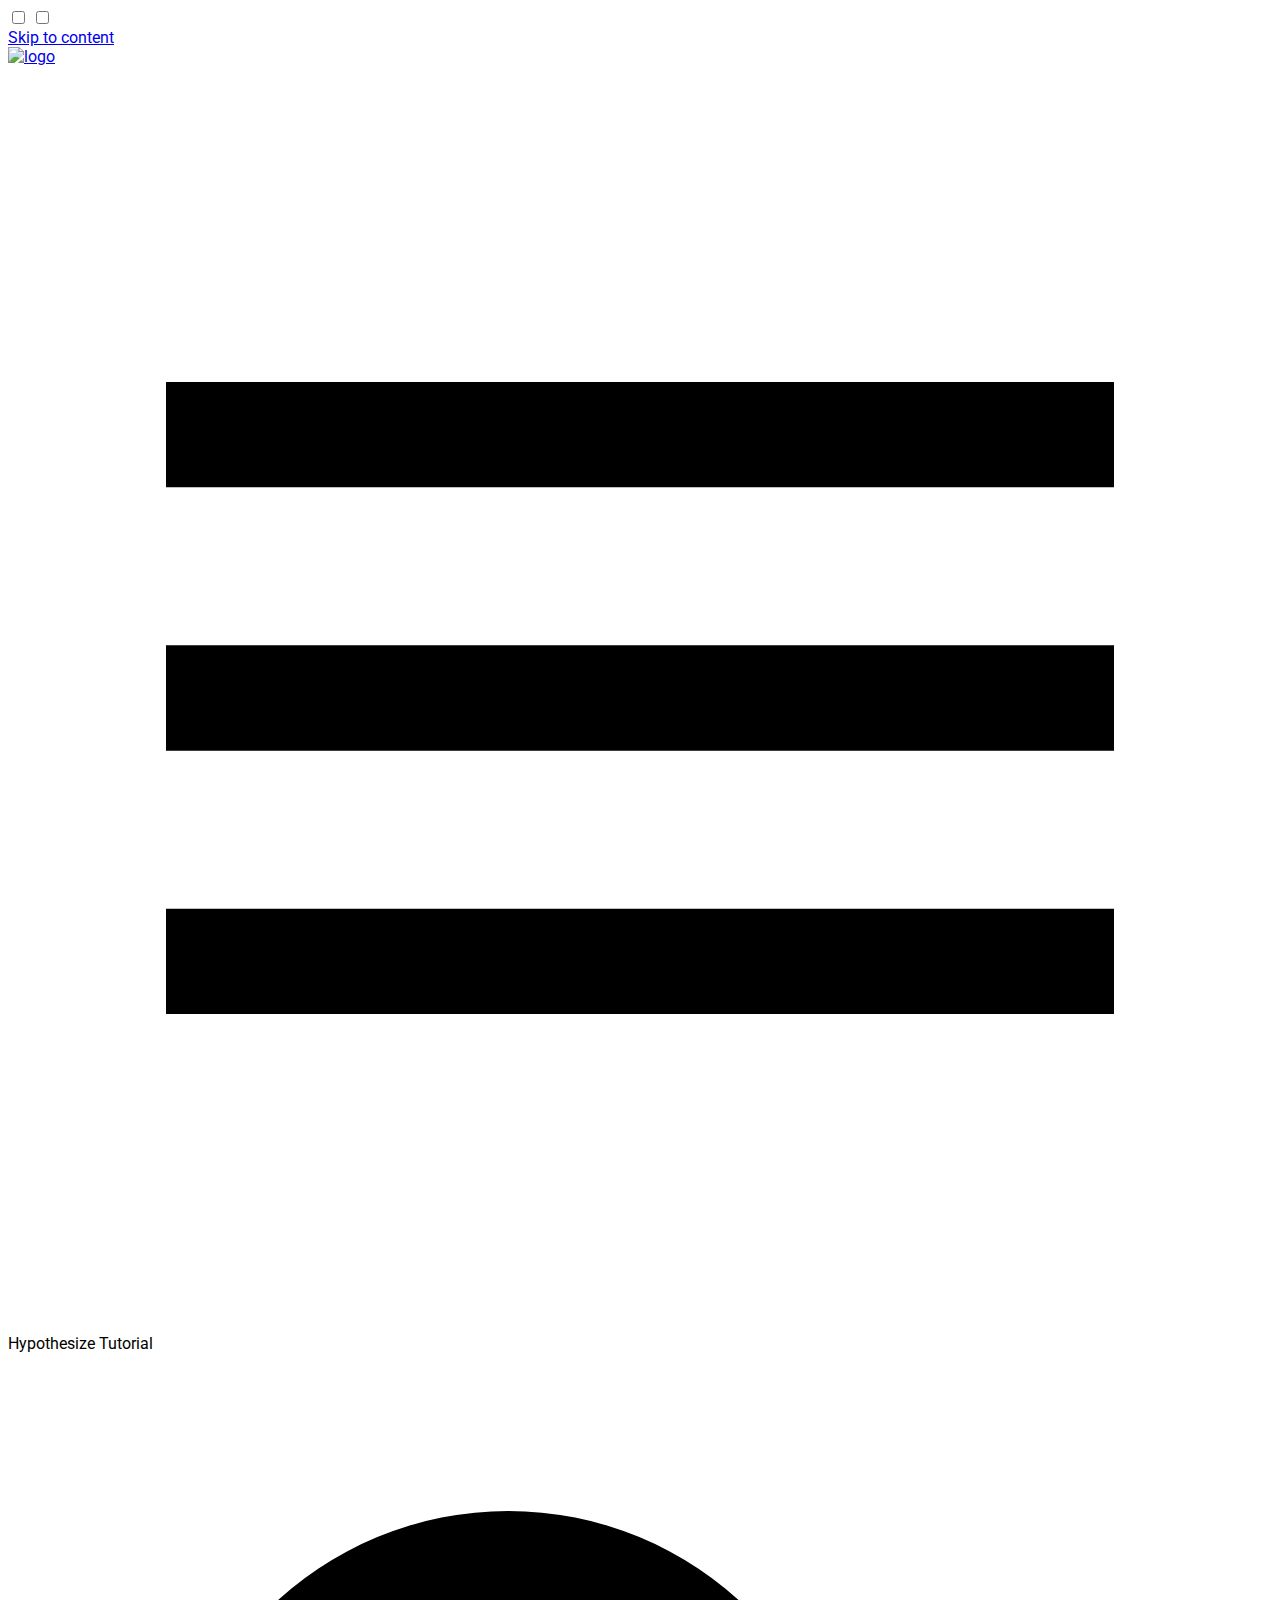
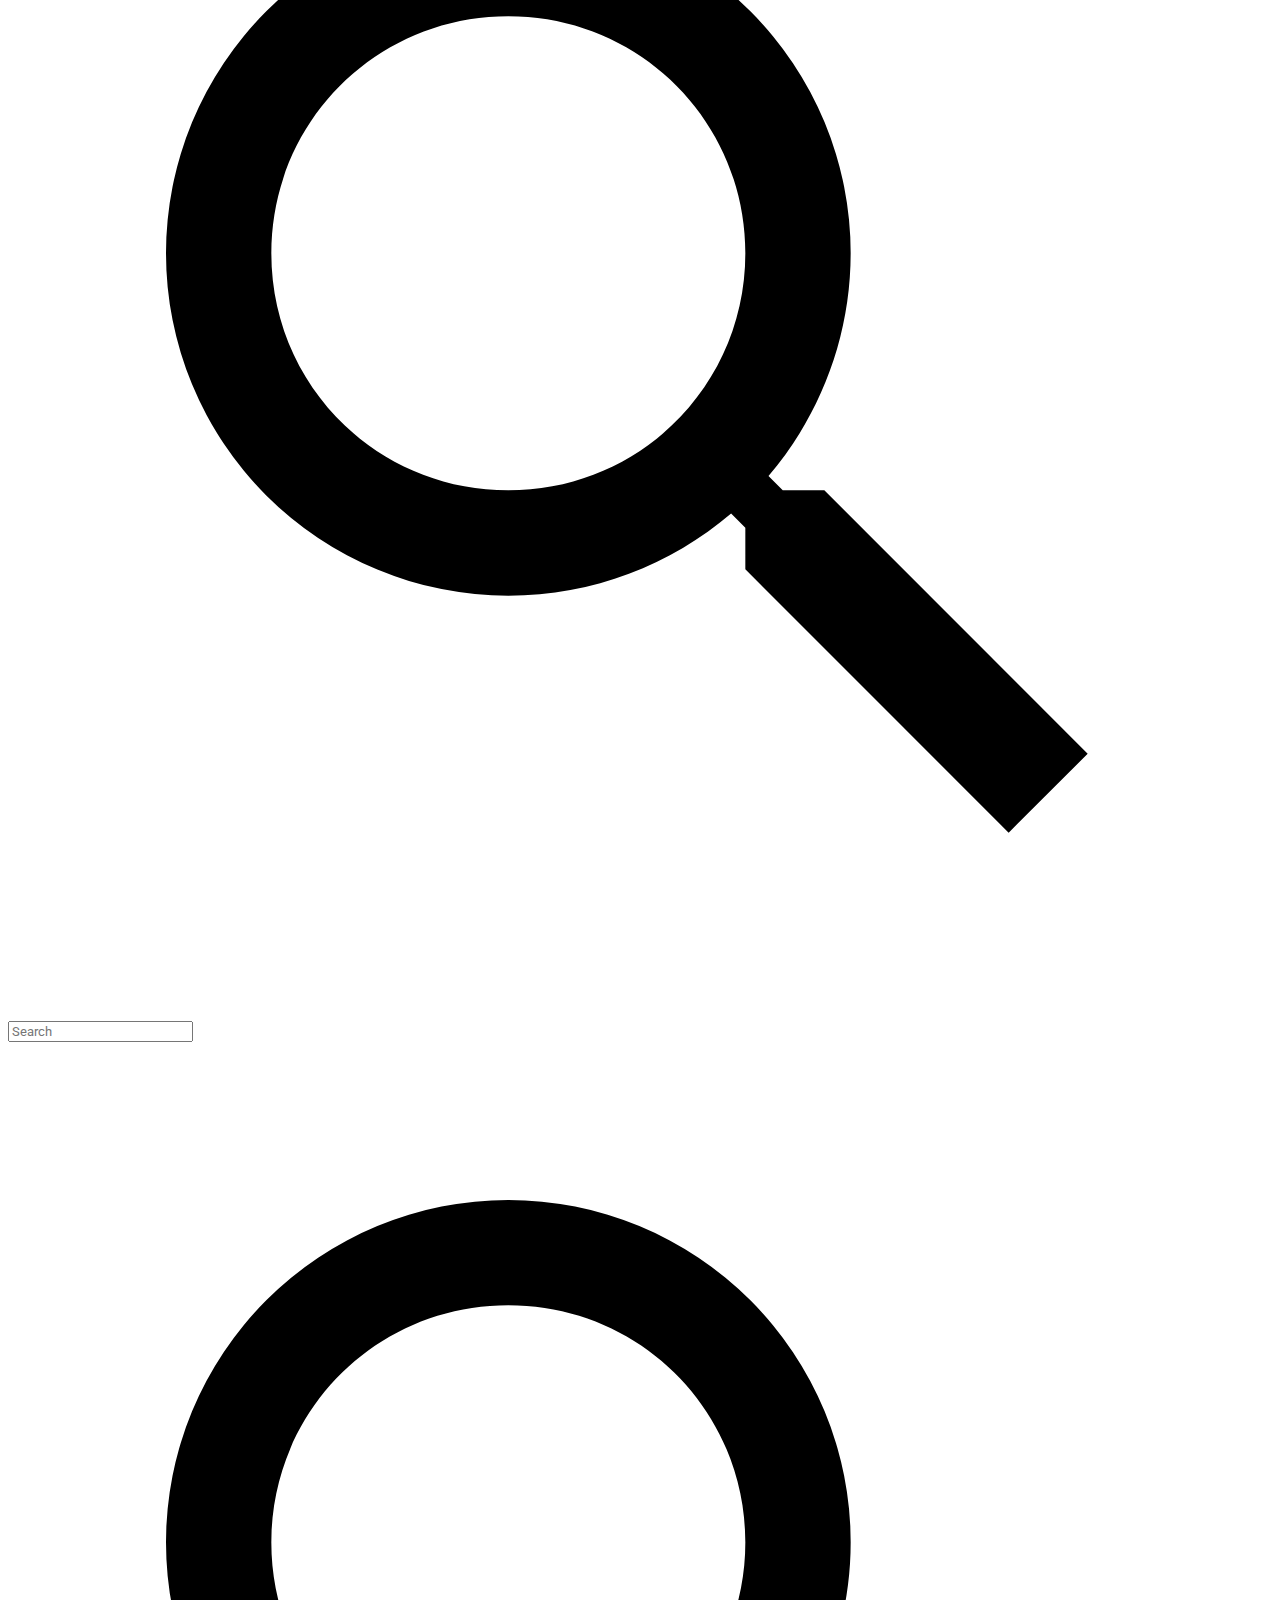
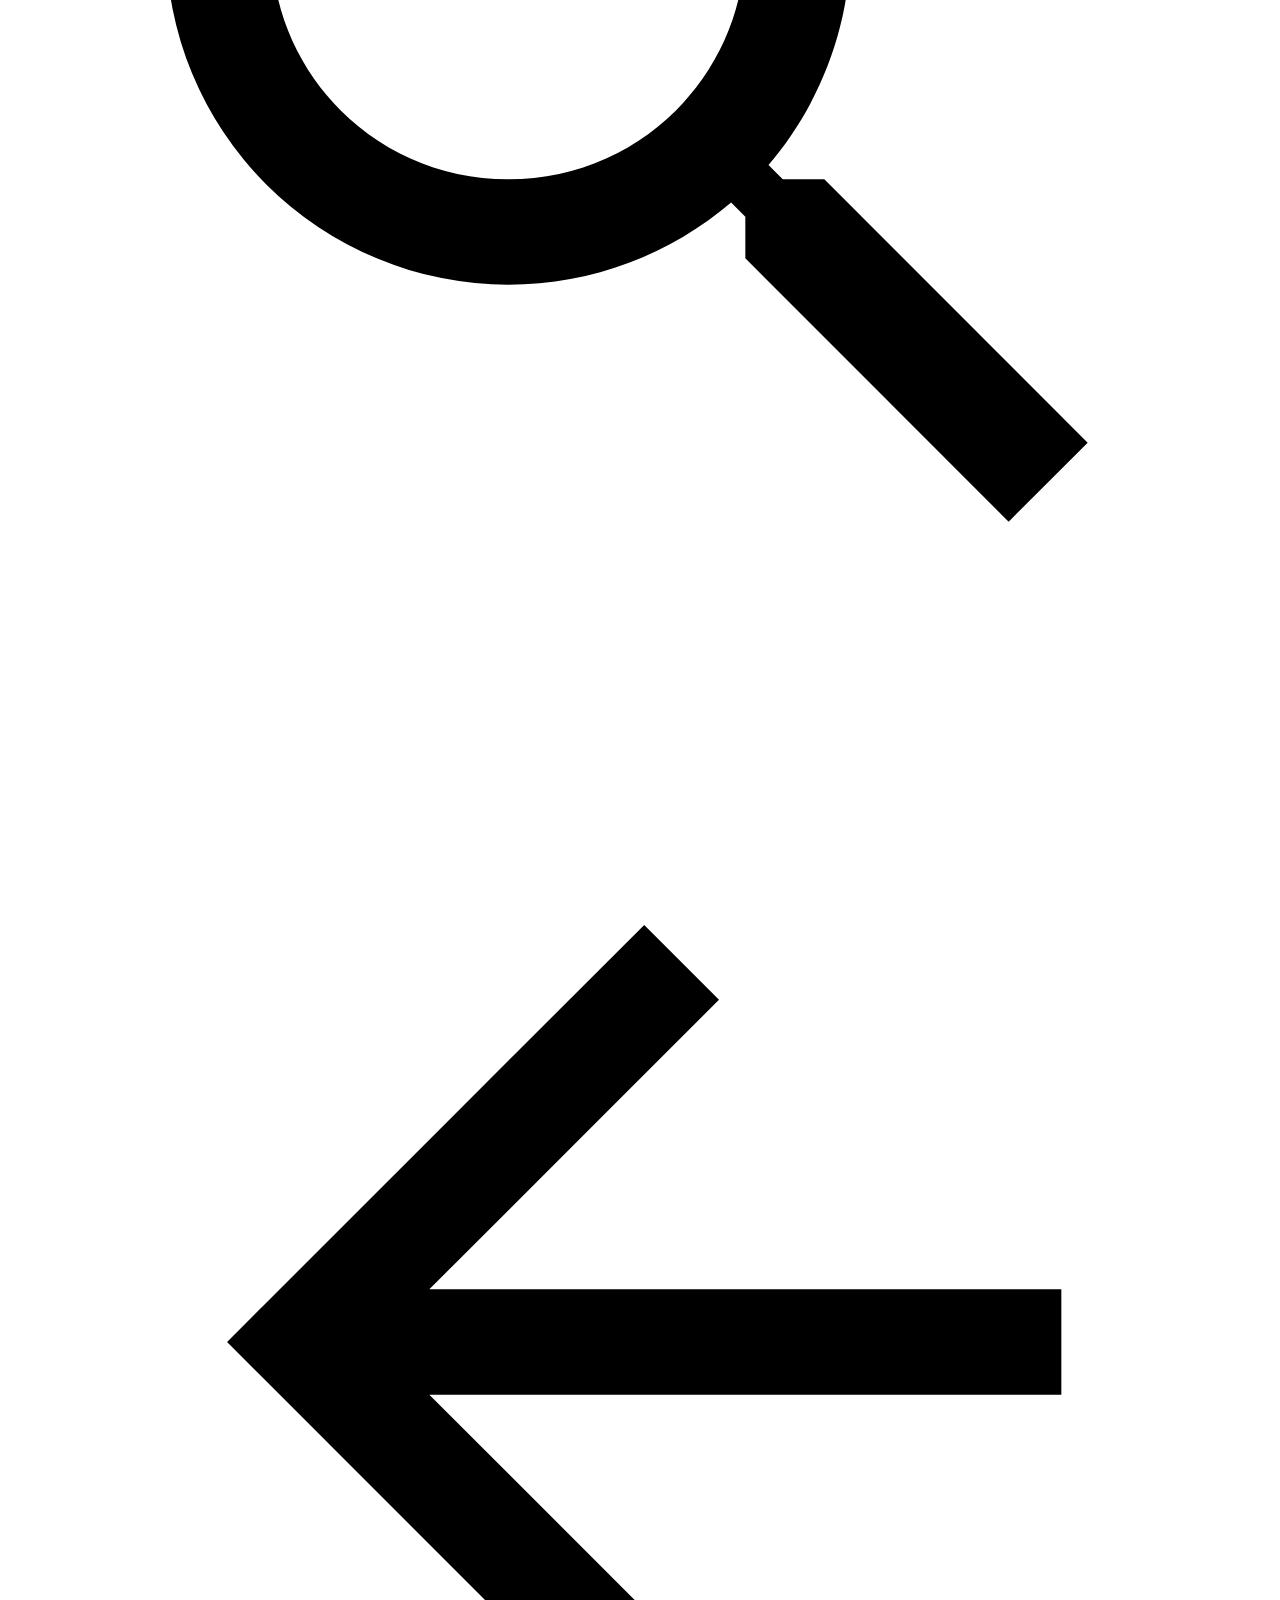
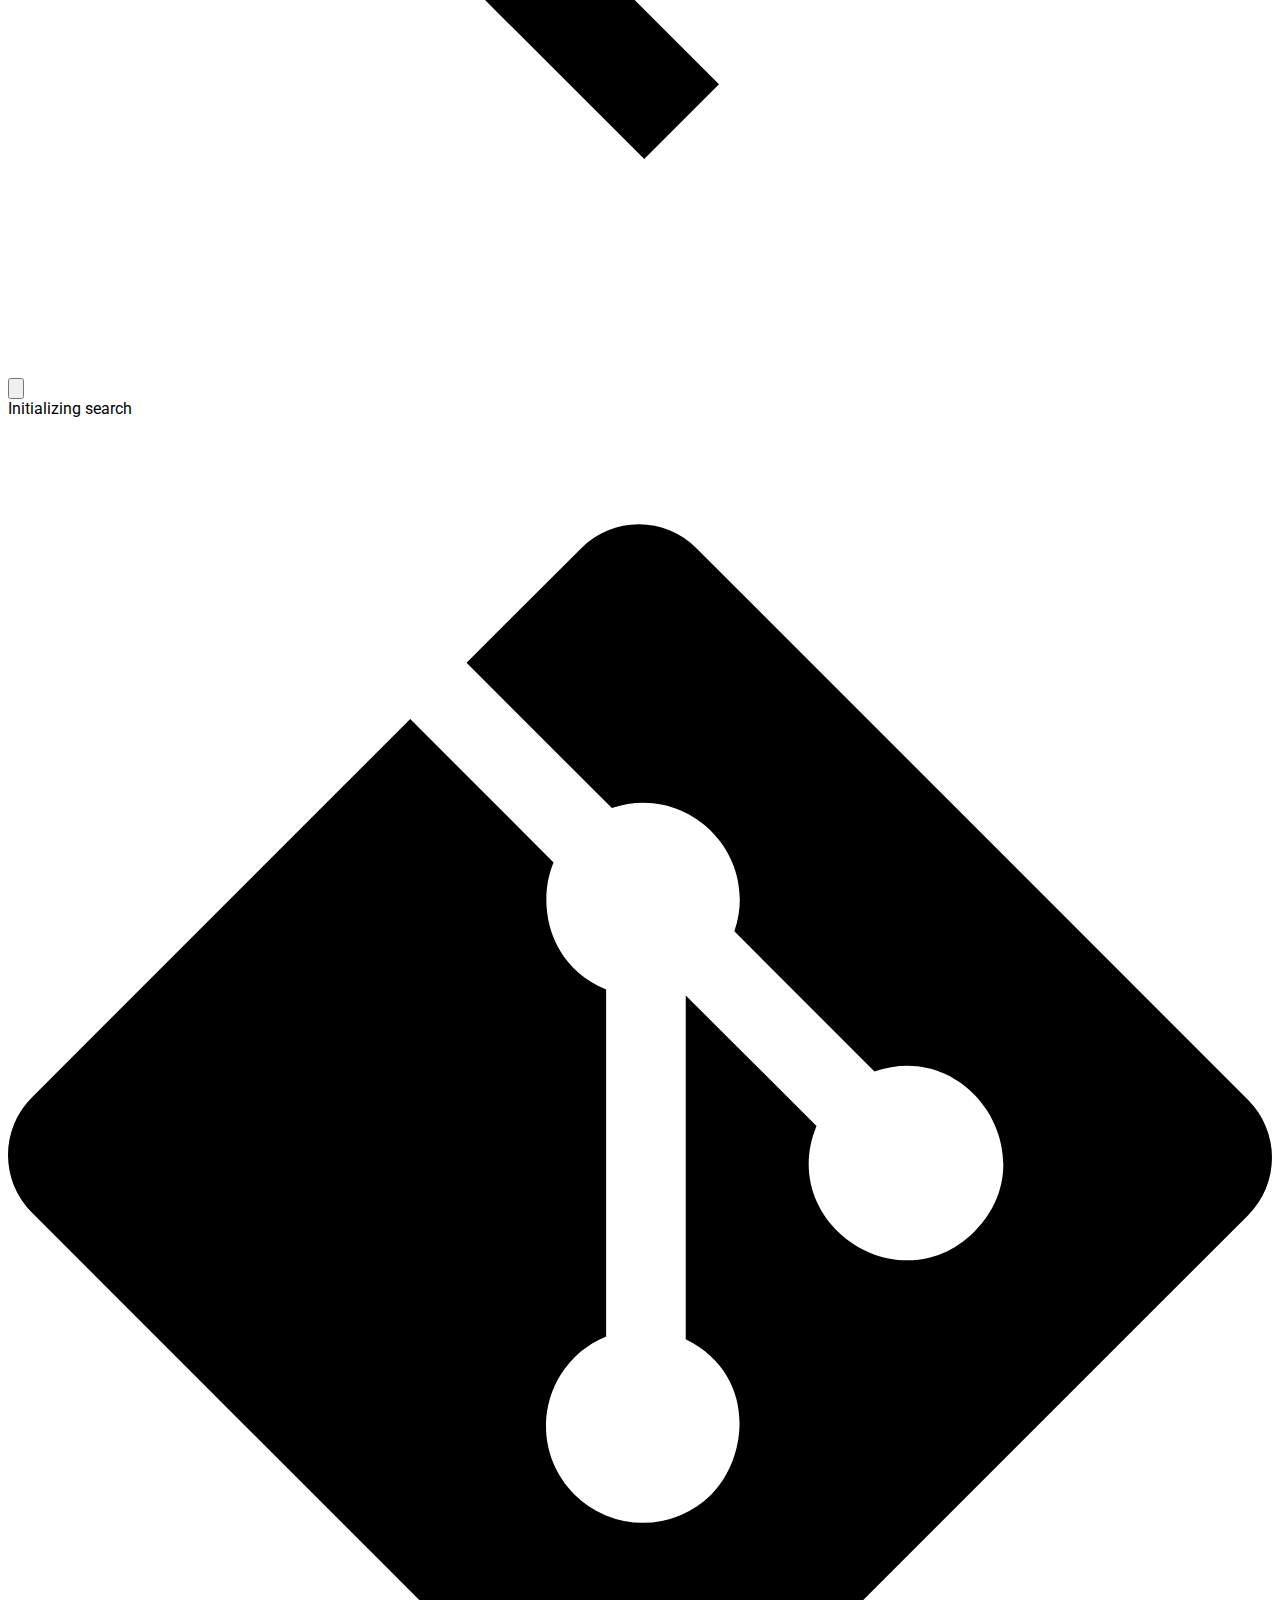
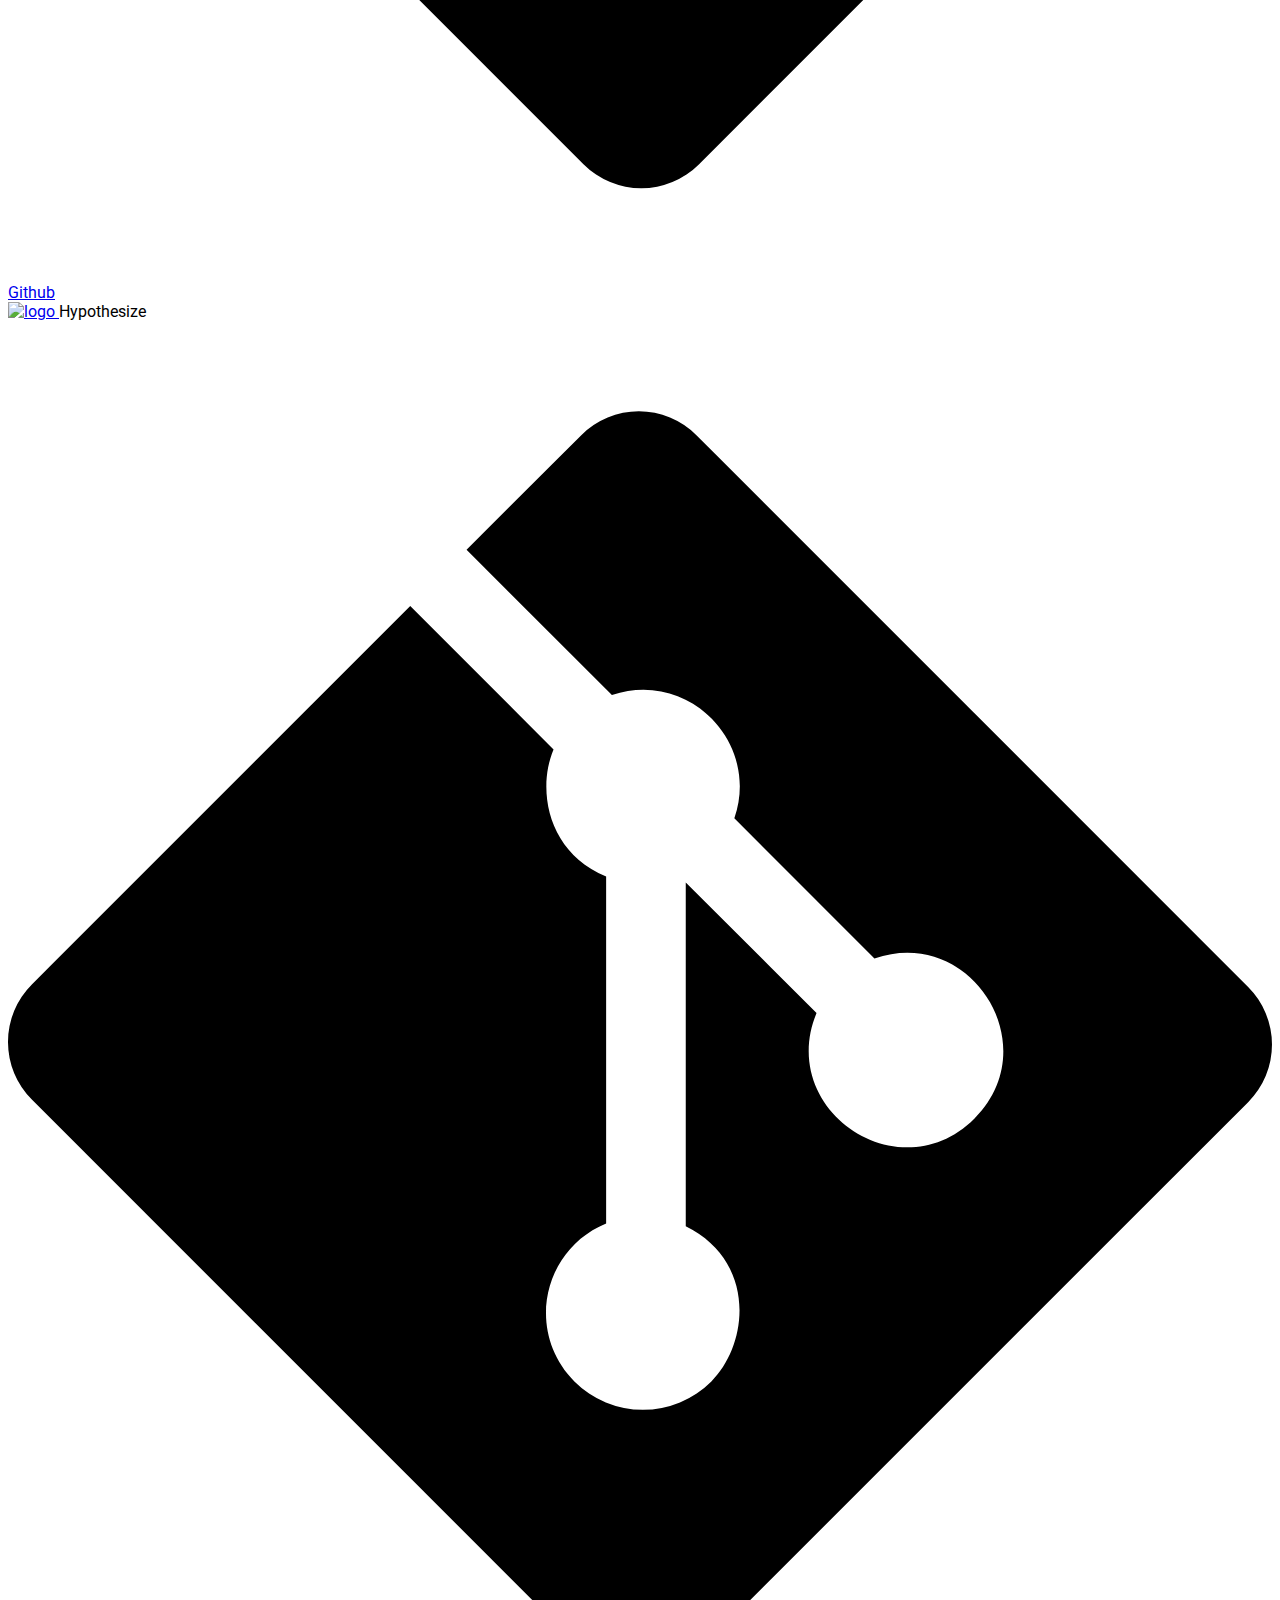
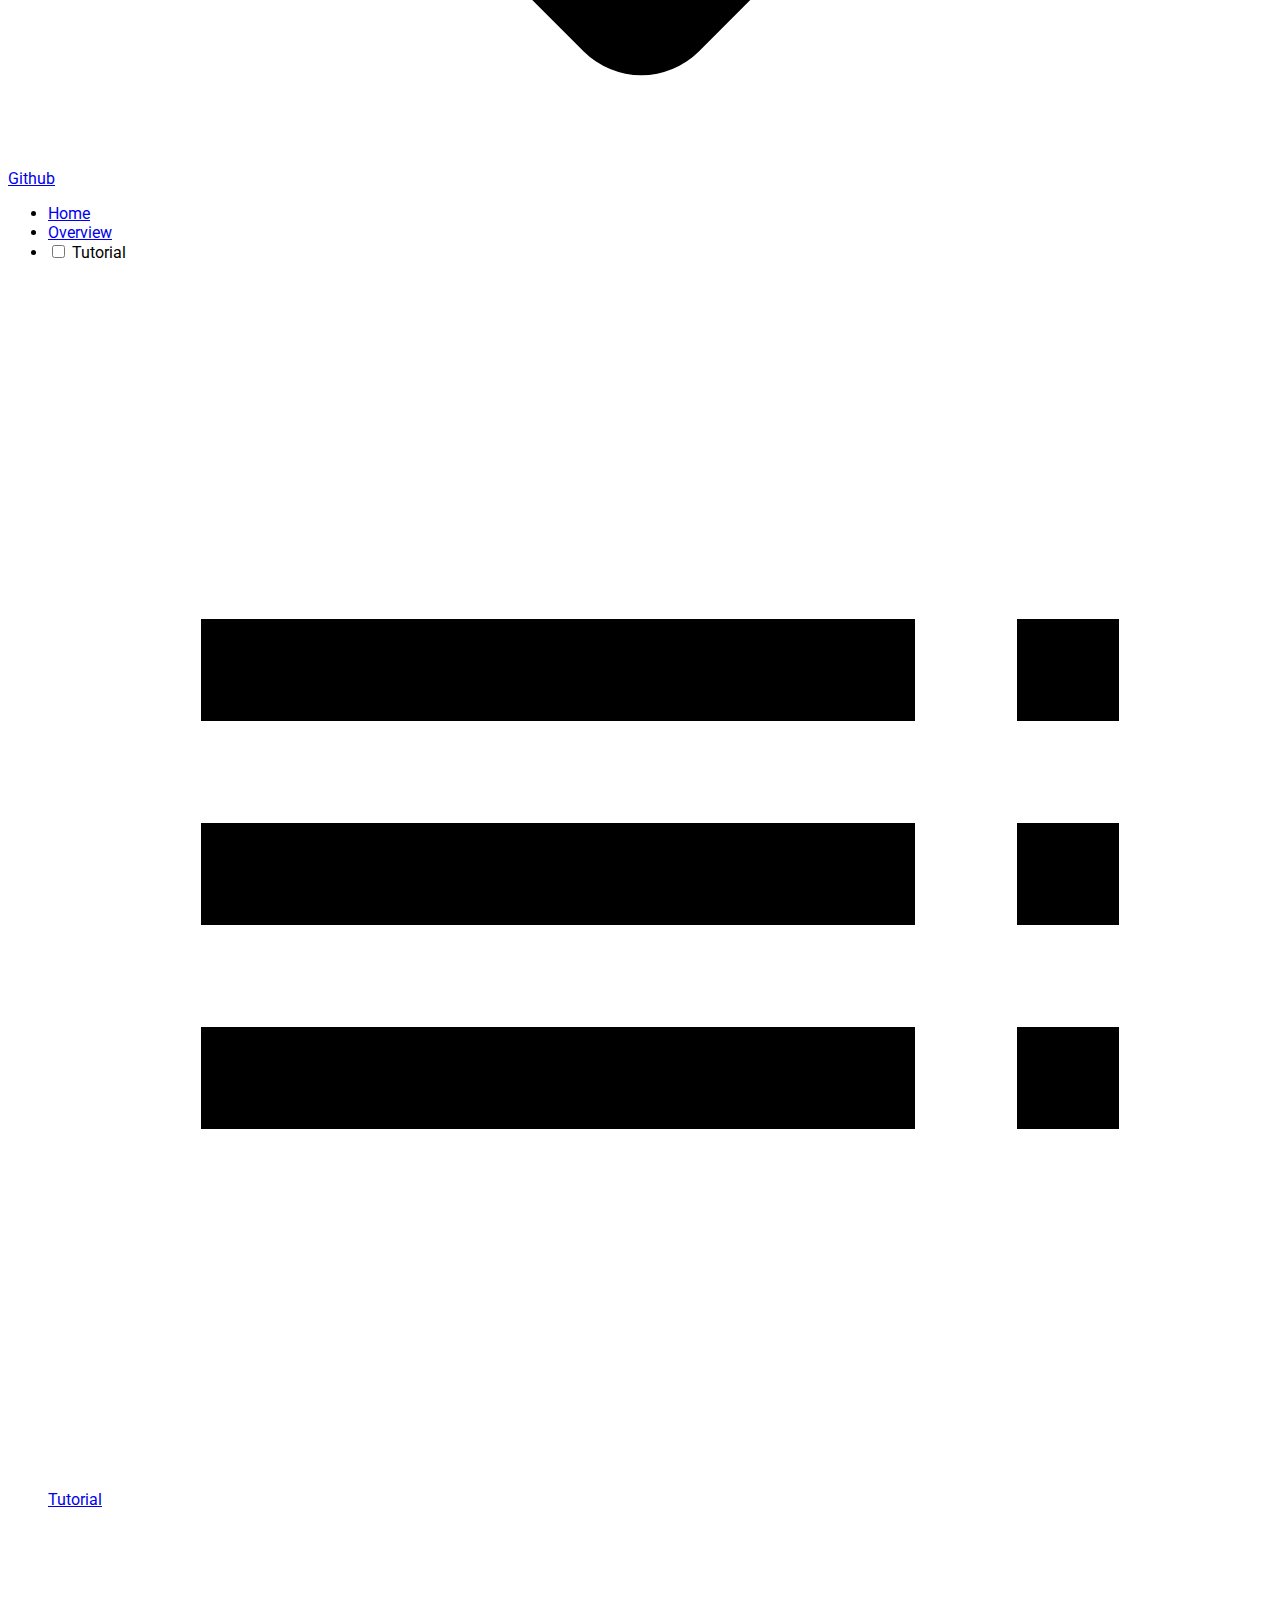
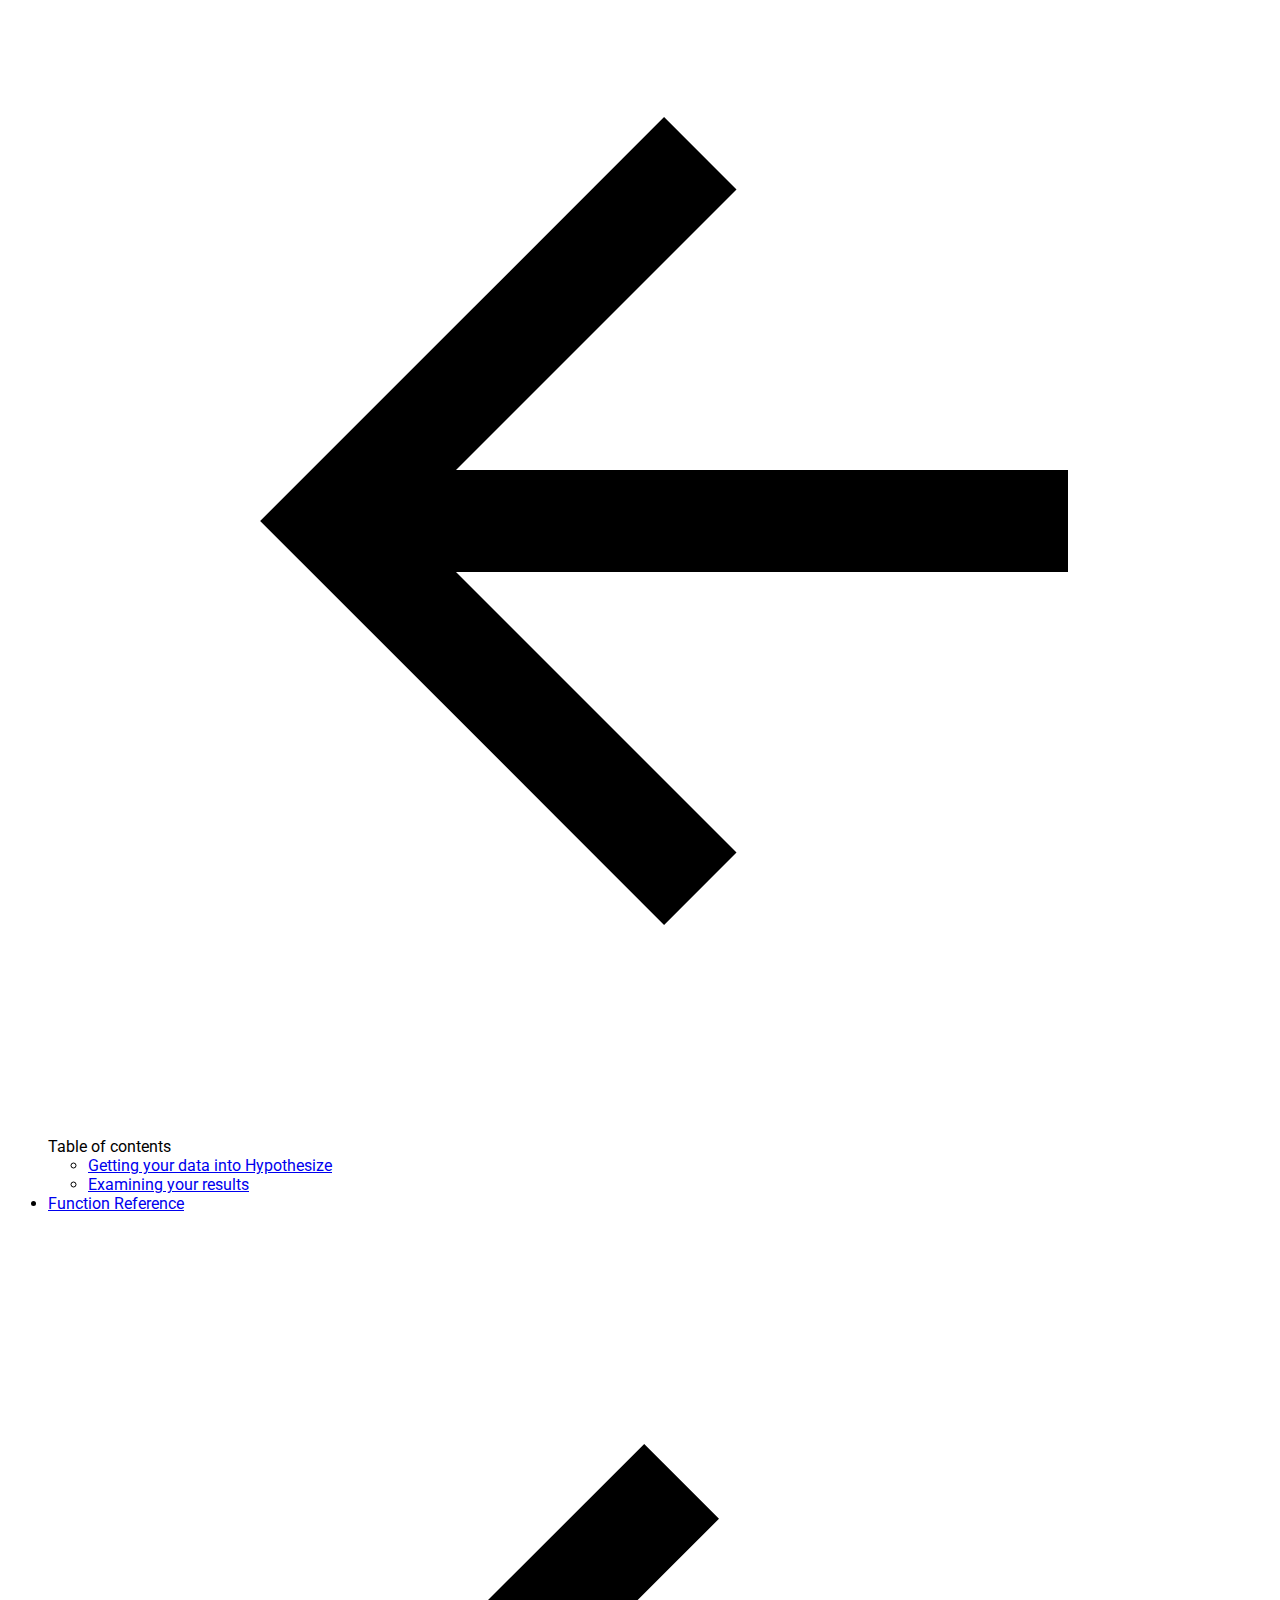
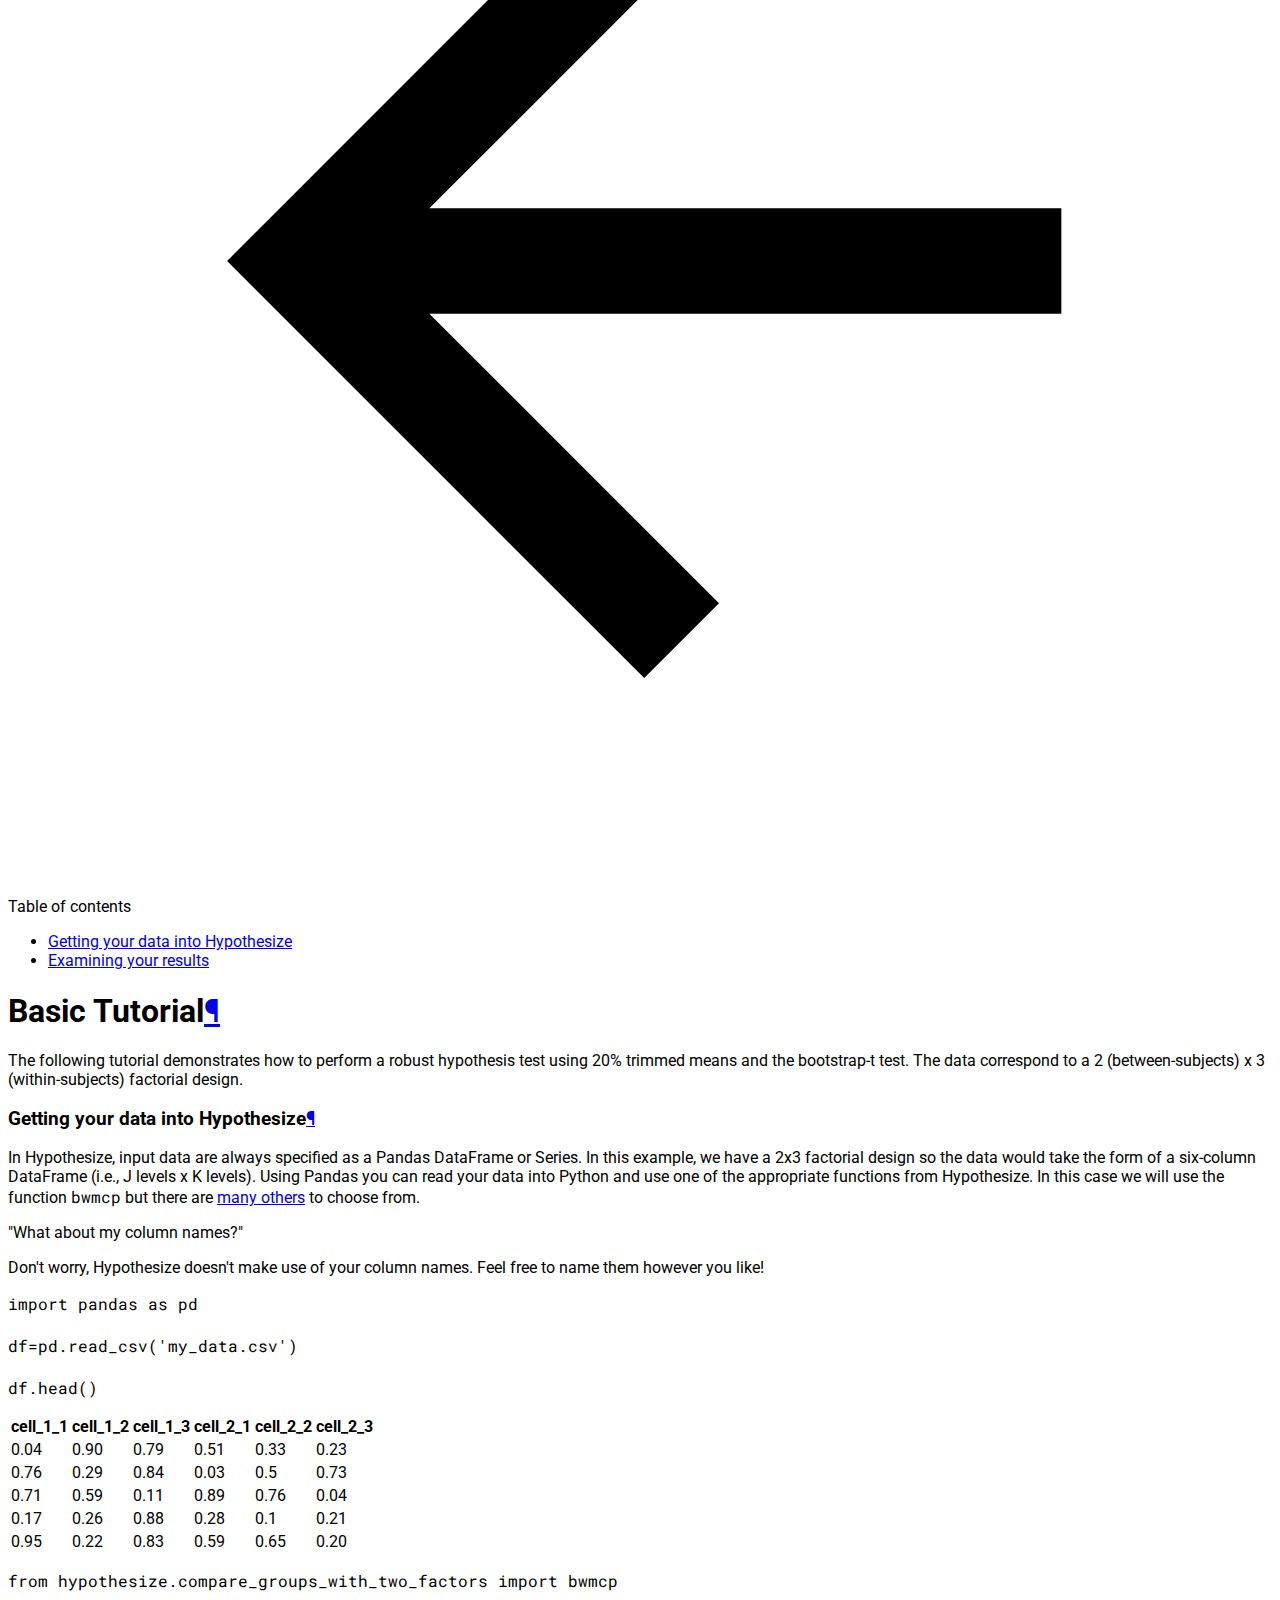
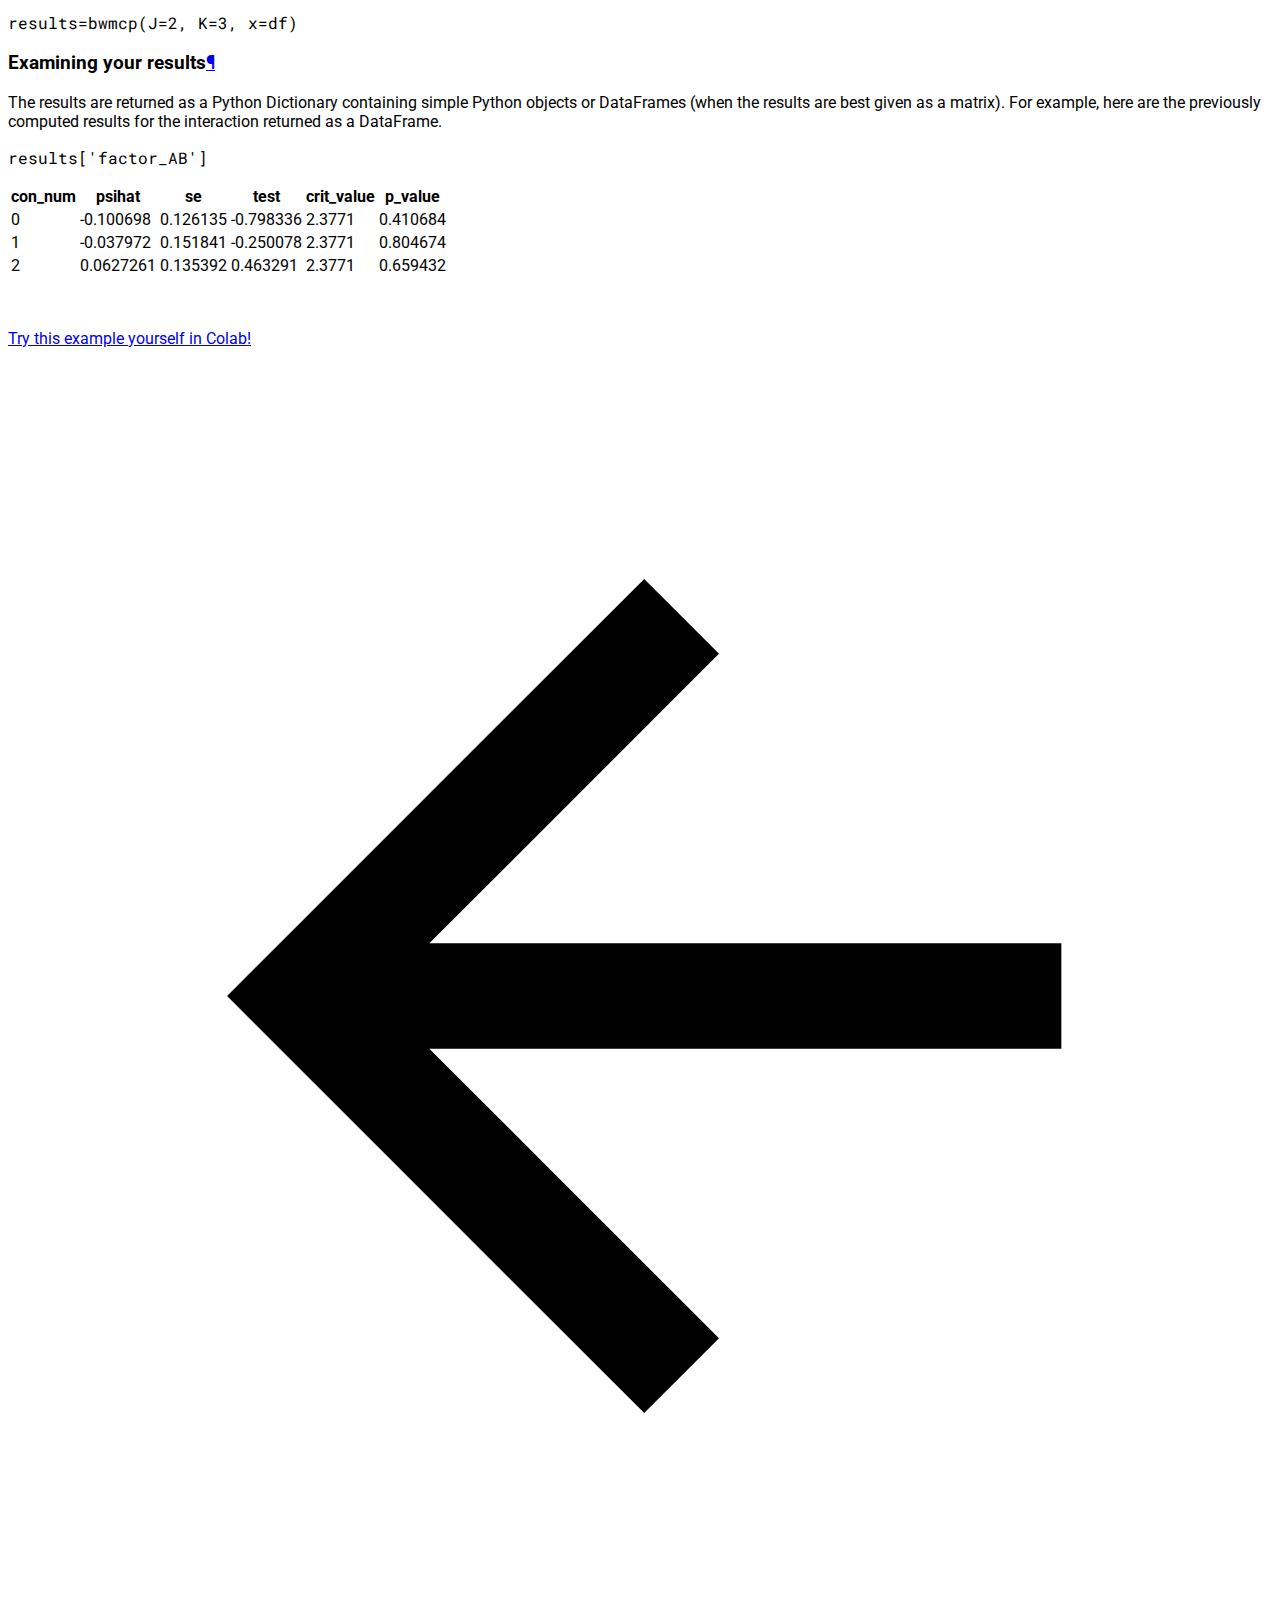
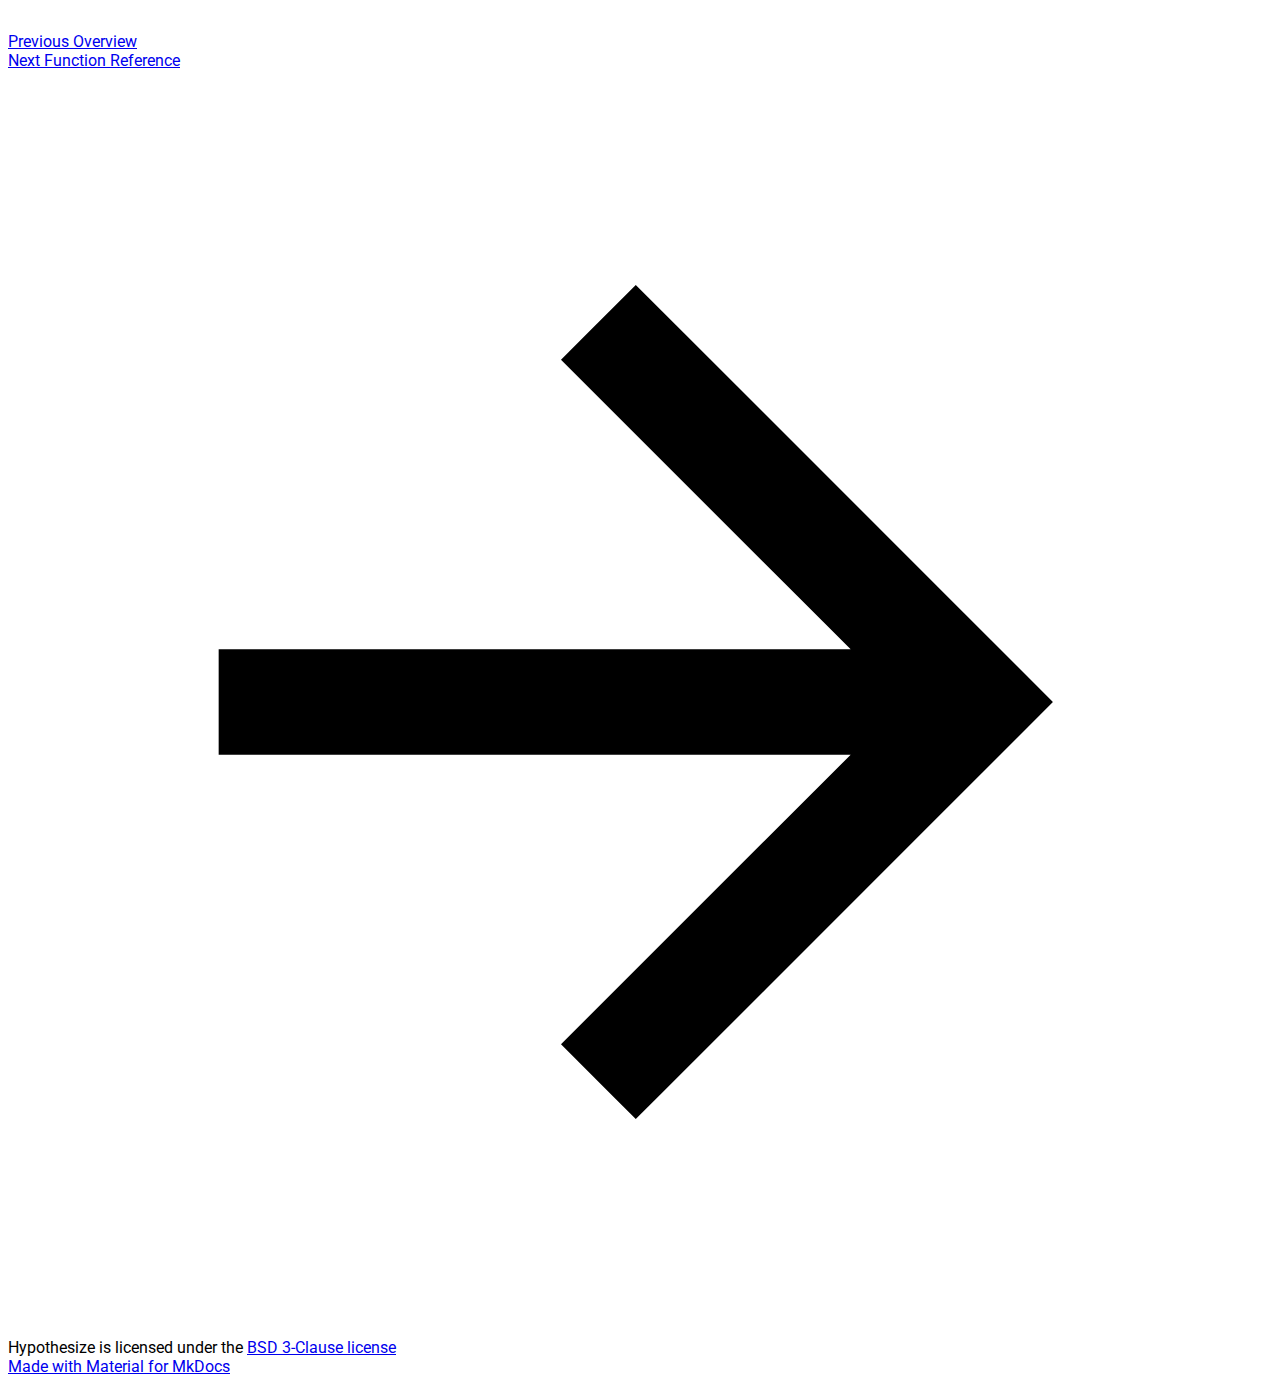
==== basic_tutorial/index.html @ 6e3a2ea6 "Deployed d36e01d with MkDocs version: 1.1" ====
<!doctype html>
<html lang="en" class="no-js">
  <head>
    
      <meta charset="utf-8">
      <meta name="viewport" content="width=device-width,initial-scale=1">
      
      
      
      <link rel="shortcut icon" href="../img/vp_inv.png">
      <meta name="generator" content="mkdocs-1.1, mkdocs-material-5.1.3">
    
    
      
        <title>Tutorial - Hypothesize</title>
      
    
    
      <link rel="stylesheet" href="../assets/stylesheets/main.62d34fff.min.css">
      
        <link rel="stylesheet" href="../assets/stylesheets/palette.c8acc6db.min.css">
      
      
        
        
        <meta name="theme-color" content="">
      
    
    
    
      
        <link href="https://fonts.gstatic.com" rel="preconnect" crossorigin>
        <link rel="stylesheet" href="https://fonts.googleapis.com/css?family=Roboto:300,400,400i,700%7CRoboto+Mono&display=fallback">
        <style>body,input{font-family:"Roboto",-apple-system,BlinkMacSystemFont,Helvetica,Arial,sans-serif}code,kbd,pre{font-family:"Roboto Mono",SFMono-Regular,Consolas,Menlo,monospace}</style>
      
    
    
    
      <link rel="stylesheet" href="../stylesheets/al_extra.css">
    
      <link rel="stylesheet" href="https://unpkg.com/mermaid@7.1.2/dist/mermaid.css">
    
    
      
    
    
  </head>
  
  
    
    
    <body dir="ltr" data-md-color-primary="black" data-md-color-accent="red">
  
    <input class="md-toggle" data-md-toggle="drawer" type="checkbox" id="__drawer" autocomplete="off">
    <input class="md-toggle" data-md-toggle="search" type="checkbox" id="__search" autocomplete="off">
    <label class="md-overlay" for="__drawer"></label>
    <div data-md-component="skip">
      
        
        <a href="#basic-tutorial" class="md-skip">
          Skip to content
        </a>
      
    </div>
    <div data-md-component="announce">
      
    </div>
    
      <header class="md-header" data-md-component="header">
  <nav class="md-header-nav md-grid" aria-label="Header">
    <a href=".." title="Hypothesize" class="md-header-nav__button md-logo" aria-label="Hypothesize">
      
  <img src="../img/vp.png" alt="logo">

    </a>
    <label class="md-header-nav__button md-icon" for="__drawer">
      <svg xmlns="http://www.w3.org/2000/svg" viewBox="0 0 24 24"><path d="M3,6H21V8H3V6M3,11H21V13H3V11M3,16H21V18H3V16Z" /></svg>
    </label>
    <div class="md-header-nav__title" data-md-component="header-title">
      
        <div class="md-header-nav__ellipsis">
          <span class="md-header-nav__topic md-ellipsis">
            Hypothesize
          </span>
          <span class="md-header-nav__topic md-ellipsis">
            
              Tutorial
            
          </span>
        </div>
      
    </div>
    
      <label class="md-header-nav__button md-icon" for="__search">
        <svg xmlns="http://www.w3.org/2000/svg" viewBox="0 0 24 24"><path d="M9.5,3A6.5,6.5 0 0,1 16,9.5C16,11.11 15.41,12.59 14.44,13.73L14.71,14H15.5L20.5,19L19,20.5L14,15.5V14.71L13.73,14.44C12.59,15.41 11.11,16 9.5,16A6.5,6.5 0 0,1 3,9.5A6.5,6.5 0 0,1 9.5,3M9.5,5C7,5 5,7 5,9.5C5,12 7,14 9.5,14C12,14 14,12 14,9.5C14,7 12,5 9.5,5Z" /></svg>
      </label>
      
<div class="md-search" data-md-component="search" role="dialog">
  <label class="md-search__overlay" for="__search"></label>
  <div class="md-search__inner" role="search">
    <form class="md-search__form" name="search">
      <input type="text" class="md-search__input" name="query" aria-label="Search" placeholder="Search" autocapitalize="off" autocorrect="off" autocomplete="off" spellcheck="false" data-md-component="search-query" data-md-state="active">
      <label class="md-search__icon md-icon" for="__search">
        <svg xmlns="http://www.w3.org/2000/svg" viewBox="0 0 24 24"><path d="M9.5,3A6.5,6.5 0 0,1 16,9.5C16,11.11 15.41,12.59 14.44,13.73L14.71,14H15.5L20.5,19L19,20.5L14,15.5V14.71L13.73,14.44C12.59,15.41 11.11,16 9.5,16A6.5,6.5 0 0,1 3,9.5A6.5,6.5 0 0,1 9.5,3M9.5,5C7,5 5,7 5,9.5C5,12 7,14 9.5,14C12,14 14,12 14,9.5C14,7 12,5 9.5,5Z" /></svg>
        <svg xmlns="http://www.w3.org/2000/svg" viewBox="0 0 24 24"><path d="M20,11V13H8L13.5,18.5L12.08,19.92L4.16,12L12.08,4.08L13.5,5.5L8,11H20Z" /></svg>
      </label>
      <button type="reset" class="md-search__icon md-icon" aria-label="Clear" data-md-component="search-reset" tabindex="-1">
        <svg xmlns="http://www.w3.org/2000/svg" viewBox="0 0 24 24"><path d="M19,6.41L17.59,5L12,10.59L6.41,5L5,6.41L10.59,12L5,17.59L6.41,19L12,13.41L17.59,19L19,17.59L13.41,12L19,6.41Z" /></svg>
      </button>
    </form>
    <div class="md-search__output">
      <div class="md-search__scrollwrap" data-md-scrollfix>
        <div class="md-search-result" data-md-component="search-result">
          <div class="md-search-result__meta">
            Initializing search
          </div>
          <ol class="md-search-result__list"></ol>
        </div>
      </div>
    </div>
  </div>
</div>
    
    
      <div class="md-header-nav__source">
        
<a href="https://github.com/Alcampopiano/hypothesize" title="Go to repository" class="md-source">
  <div class="md-source__icon md-icon">
    
    <svg xmlns="http://www.w3.org/2000/svg" viewBox="0 0 448 512"><path d="M439.55 236.05L244 40.45a28.87 28.87 0 0 0-40.81 0l-40.66 40.63 51.52 51.52c27.06-9.14 52.68 16.77 43.39 43.68l49.66 49.66c34.23-11.8 61.18 31 35.47 56.69-26.49 26.49-70.21-2.87-56-37.34L240.22 199v121.85c25.3 12.54 22.26 41.85 9.08 55a34.34 34.34 0 0 1-48.55 0c-17.57-17.6-11.07-46.91 11.25-56v-123c-20.8-8.51-24.6-30.74-18.64-45L142.57 101 8.45 235.14a28.86 28.86 0 0 0 0 40.81l195.61 195.6a28.86 28.86 0 0 0 40.8 0l194.69-194.69a28.86 28.86 0 0 0 0-40.81z"/></svg>
  </div>
  <div class="md-source__repository">
    <i class="fa fa-github"></i> Github
  </div>
</a>
      </div>
    
  </nav>
</header>
    
    <div class="md-container" data-md-component="container">
      
        
      
      
        
      
      <main class="md-main" data-md-component="main">
        <div class="md-main__inner md-grid">
          
            
              <div class="md-sidebar md-sidebar--primary" data-md-component="navigation">
                <div class="md-sidebar__scrollwrap">
                  <div class="md-sidebar__inner">
                    <nav class="md-nav md-nav--primary" aria-label="Navigation" data-md-level="0">
  <label class="md-nav__title" for="__drawer">
    <a href=".." title="Hypothesize" class="md-nav__button md-logo" aria-label="Hypothesize">
      
  <img src="../img/vp.png" alt="logo">

    </a>
    Hypothesize
  </label>
  
    <div class="md-nav__source">
      
<a href="https://github.com/Alcampopiano/hypothesize" title="Go to repository" class="md-source">
  <div class="md-source__icon md-icon">
    
    <svg xmlns="http://www.w3.org/2000/svg" viewBox="0 0 448 512"><path d="M439.55 236.05L244 40.45a28.87 28.87 0 0 0-40.81 0l-40.66 40.63 51.52 51.52c27.06-9.14 52.68 16.77 43.39 43.68l49.66 49.66c34.23-11.8 61.18 31 35.47 56.69-26.49 26.49-70.21-2.87-56-37.34L240.22 199v121.85c25.3 12.54 22.26 41.85 9.08 55a34.34 34.34 0 0 1-48.55 0c-17.57-17.6-11.07-46.91 11.25-56v-123c-20.8-8.51-24.6-30.74-18.64-45L142.57 101 8.45 235.14a28.86 28.86 0 0 0 0 40.81l195.61 195.6a28.86 28.86 0 0 0 40.8 0l194.69-194.69a28.86 28.86 0 0 0 0-40.81z"/></svg>
  </div>
  <div class="md-source__repository">
    <i class="fa fa-github"></i> Github
  </div>
</a>
    </div>
  
  <ul class="md-nav__list" data-md-scrollfix>
    
      
      
      


  <li class="md-nav__item">
    <a href=".." title="Home" class="md-nav__link">
      Home
    </a>
  </li>

    
      
      
      


  <li class="md-nav__item">
    <a href="../overview/" title="Overview" class="md-nav__link">
      Overview
    </a>
  </li>

    
      
      
      

  


  <li class="md-nav__item md-nav__item--active">
    
    <input class="md-nav__toggle md-toggle" data-md-toggle="toc" type="checkbox" id="__toc">
    
      
    
    
      <label class="md-nav__link md-nav__link--active" for="__toc">
        Tutorial
        <span class="md-nav__icon md-icon">
          <svg xmlns="http://www.w3.org/2000/svg" viewBox="0 0 24 24"><path d="M3,9H17V7H3V9M3,13H17V11H3V13M3,17H17V15H3V17M19,17H21V15H19V17M19,7V9H21V7H19M19,13H21V11H19V13Z" /></svg>
        </span>
      </label>
    
    <a href="./" title="Tutorial" class="md-nav__link md-nav__link--active">
      Tutorial
    </a>
    
      
<nav class="md-nav md-nav--secondary" aria-label="Table of contents">
  
  
    
  
  
    <label class="md-nav__title" for="__toc">
      <span class="md-nav__icon md-icon">
        <svg xmlns="http://www.w3.org/2000/svg" viewBox="0 0 24 24"><path d="M20,11V13H8L13.5,18.5L12.08,19.92L4.16,12L12.08,4.08L13.5,5.5L8,11H20Z" /></svg>
      </span>
      Table of contents
    </label>
    <ul class="md-nav__list" data-md-scrollfix>
      
        <li class="md-nav__item">
  <a href="#getting-your-data-into-hypothesize" class="md-nav__link">
    Getting your data into Hypothesize
  </a>
  
</li>
      
        <li class="md-nav__item">
  <a href="#examining-your-results" class="md-nav__link">
    Examining your results
  </a>
  
</li>
      
    </ul>
  
</nav>
    
  </li>

    
      
      
      


  <li class="md-nav__item">
    <a href="../function_guide/" title="Function Reference" class="md-nav__link">
      Function Reference
    </a>
  </li>

    
  </ul>
</nav>
                  </div>
                </div>
              </div>
            
            
              <div class="md-sidebar md-sidebar--secondary" data-md-component="toc">
                <div class="md-sidebar__scrollwrap">
                  <div class="md-sidebar__inner">
                    
<nav class="md-nav md-nav--secondary" aria-label="Table of contents">
  
  
    
  
  
    <label class="md-nav__title" for="__toc">
      <span class="md-nav__icon md-icon">
        <svg xmlns="http://www.w3.org/2000/svg" viewBox="0 0 24 24"><path d="M20,11V13H8L13.5,18.5L12.08,19.92L4.16,12L12.08,4.08L13.5,5.5L8,11H20Z" /></svg>
      </span>
      Table of contents
    </label>
    <ul class="md-nav__list" data-md-scrollfix>
      
        <li class="md-nav__item">
  <a href="#getting-your-data-into-hypothesize" class="md-nav__link">
    Getting your data into Hypothesize
  </a>
  
</li>
      
        <li class="md-nav__item">
  <a href="#examining-your-results" class="md-nav__link">
    Examining your results
  </a>
  
</li>
      
    </ul>
  
</nav>
                  </div>
                </div>
              </div>
            
          
          <div class="md-content">
            <article class="md-content__inner md-typeset">
              
                
                
                  
                
                
                <h1 id="basic-tutorial">Basic Tutorial<a class="headerlink" href="#basic-tutorial" title="Permanent link">&para;</a></h1>
<p>The following tutorial demonstrates how to perform a 
robust hypothesis test using 20% trimmed means and 
the bootstrap-t test. The data correspond to a 
2 (between-subjects) x 3 (within-subjects) factorial design. </p>
<h3 id="getting-your-data-into-hypothesize">Getting your data into Hypothesize<a class="headerlink" href="#getting-your-data-into-hypothesize" title="Permanent link">&para;</a></h3>
<p>In Hypothesize, input data are always specified as a Pandas DataFrame or Series. 
In this example, we have a 2x3 factorial design so the data would take the form of 
a six-column DataFrame (i.e., J levels x K levels). Using Pandas you can read your data into Python and 
use one of the appropriate functions from Hypothesize. In this case we will use the function <code>bwmcp</code>
but there are <a href="../function_guide/">many others</a> to choose from.</p>
<div class="admonition note">
<p class="admonition-title">"What about my column names?"</p>
<p>Don't worry, Hypothesize doesn't make use of your column names. 
Feel free to name them however you like!</p>
</div>
<div class="highlight"><pre><span></span><code><span class="kn">import</span> <span class="nn">pandas</span> <span class="k">as</span> <span class="nn">pd</span>

<span class="n">df</span><span class="o">=</span><span class="n">pd</span><span class="o">.</span><span class="n">read_csv</span><span class="p">(</span><span class="s1">&#39;my_data.csv&#39;</span><span class="p">)</span>

<span class="n">df</span><span class="o">.</span><span class="n">head</span><span class="p">()</span> 
</code></pre></div>

<table>
<thead>
<tr>
<th>cell_1_1</th>
<th>cell_1_2</th>
<th>cell_1_3</th>
<th>cell_2_1</th>
<th>cell_2_2</th>
<th>cell_2_3</th>
</tr>
</thead>
<tbody>
<tr>
<td>0.04</td>
<td>0.90</td>
<td>0.79</td>
<td>0.51</td>
<td>0.33</td>
<td>0.23</td>
</tr>
<tr>
<td>0.76</td>
<td>0.29</td>
<td>0.84</td>
<td>0.03</td>
<td>0.5</td>
<td>0.73</td>
</tr>
<tr>
<td>0.71</td>
<td>0.59</td>
<td>0.11</td>
<td>0.89</td>
<td>0.76</td>
<td>0.04</td>
</tr>
<tr>
<td>0.17</td>
<td>0.26</td>
<td>0.88</td>
<td>0.28</td>
<td>0.1</td>
<td>0.21</td>
</tr>
<tr>
<td>0.95</td>
<td>0.22</td>
<td>0.83</td>
<td>0.59</td>
<td>0.65</td>
<td>0.20</td>
</tr>
</tbody>
</table>
<div class="highlight"><pre><span></span><code><span class="kn">from</span> <span class="nn">hypothesize.compare_groups_with_two_factors</span> <span class="kn">import</span> <span class="n">bwmcp</span>

<span class="n">results</span><span class="o">=</span><span class="n">bwmcp</span><span class="p">(</span><span class="n">J</span><span class="o">=</span><span class="mi">2</span><span class="p">,</span> <span class="n">K</span><span class="o">=</span><span class="mi">3</span><span class="p">,</span> <span class="n">x</span><span class="o">=</span><span class="n">df</span><span class="p">)</span>
</code></pre></div>

<h3 id="examining-your-results">Examining your results<a class="headerlink" href="#examining-your-results" title="Permanent link">&para;</a></h3>
<p>The results are returned as a Python Dictionary containing simple Python objects
 or DataFrames (when the results are best given as a matrix). For example, here are the 
 previously computed results for the interaction returned as a DataFrame.</p>
<div class="highlight"><pre><span></span><code><span class="n">results</span><span class="p">[</span><span class="s1">&#39;factor_AB&#39;</span><span class="p">]</span>
</code></pre></div>

<table>
<thead>
<tr>
<th>con_num</th>
<th>psihat</th>
<th>se</th>
<th>test</th>
<th>crit_value</th>
<th>p_value</th>
</tr>
</thead>
<tbody>
<tr>
<td>0</td>
<td>-0.100698</td>
<td>0.126135</td>
<td>-0.798336</td>
<td>2.3771</td>
<td>0.410684</td>
</tr>
<tr>
<td>1</td>
<td>-0.037972</td>
<td>0.151841</td>
<td>-0.250078</td>
<td>2.3771</td>
<td>0.804674</td>
</tr>
<tr>
<td>2</td>
<td>0.0627261</td>
<td>0.135392</td>
<td>0.463291</td>
<td>2.3771</td>
<td>0.659432</td>
</tr>
</tbody>
</table>
<p><br></p>
<p><a href="https://colab.research.google.com/github/Alcampopiano/hypothesize/blob/master/examples/hypothesize_notebook_for_colab.ipynb" 
target="_blank" class="button">Try this example yourself in Colab!</a></p>
                
              
              
                


              
            </article>
          </div>
        </div>
      </main>
      
        
<footer class="md-footer">
  
    <div class="md-footer-nav">
      <nav class="md-footer-nav__inner md-grid" aria-label="Footer">
        
          <a href="../overview/" title="Overview" class="md-footer-nav__link md-footer-nav__link--prev" rel="prev">
            <div class="md-footer-nav__button md-icon">
              <svg xmlns="http://www.w3.org/2000/svg" viewBox="0 0 24 24"><path d="M20,11V13H8L13.5,18.5L12.08,19.92L4.16,12L12.08,4.08L13.5,5.5L8,11H20Z" /></svg>
            </div>
            <div class="md-footer-nav__title">
              <div class="md-ellipsis">
                <span class="md-footer-nav__direction">
                  Previous
                </span>
                Overview
              </div>
            </div>
          </a>
        
        
          <a href="../function_guide/" title="Function Reference" class="md-footer-nav__link md-footer-nav__link--next" rel="next">
            <div class="md-footer-nav__title">
              <div class="md-ellipsis">
                <span class="md-footer-nav__direction">
                  Next
                </span>
                Function Reference
              </div>
            </div>
            <div class="md-footer-nav__button md-icon">
              <svg xmlns="http://www.w3.org/2000/svg" viewBox="0 0 24 24"><path d="M4,11V13H16L10.5,18.5L11.92,19.92L19.84,12L11.92,4.08L10.5,5.5L16,11H4Z" /></svg>
            </div>
          </a>
        
      </nav>
    </div>
  
  <div class="md-footer-meta md-typeset">
    <div class="md-footer-meta__inner md-grid">
      <div class="md-footer-copyright">
        
          <div class="md-footer-copyright__highlight">
            Hypothesize is licensed under the <a href='https://github.com/Alcampopiano/hypothesize/blob/master/LICENSE'>BSD 3-Clause license
          </div>
        
        Made with
        <a href="https://squidfunk.github.io/mkdocs-material/" target="_blank" rel="noopener">
          Material for MkDocs
        </a>
      </div>
      
    </div>
  </div>
</footer>
      
    </div>
    
      <script src="../assets/javascripts/vendor.f81b9e8b.min.js"></script>
      <script src="../assets/javascripts/bundle.23546af0.min.js"></script><script id="__lang" type="application/json">{"clipboard.copy": "Copy to clipboard", "clipboard.copied": "Copied to clipboard", "search.config.lang": "en", "search.config.pipeline": "trimmer, stopWordFilter", "search.config.separator": "[\\s\\-]+", "search.result.placeholder": "Type to start searching", "search.result.none": "No matching documents", "search.result.one": "1 matching document", "search.result.other": "# matching documents"}</script>
      
      <script>
        app = initialize({
          base: "..",
          features: [],
          search: Object.assign({
            worker: "../assets/javascripts/worker/search.58d22e8e.min.js"
          }, typeof search !== "undefined" && search)
        })
      </script>
      
        <script src="https://unpkg.com/mermaid@7.1.2/dist/mermaid.min.js"></script>
      
    
  </body>
</html>
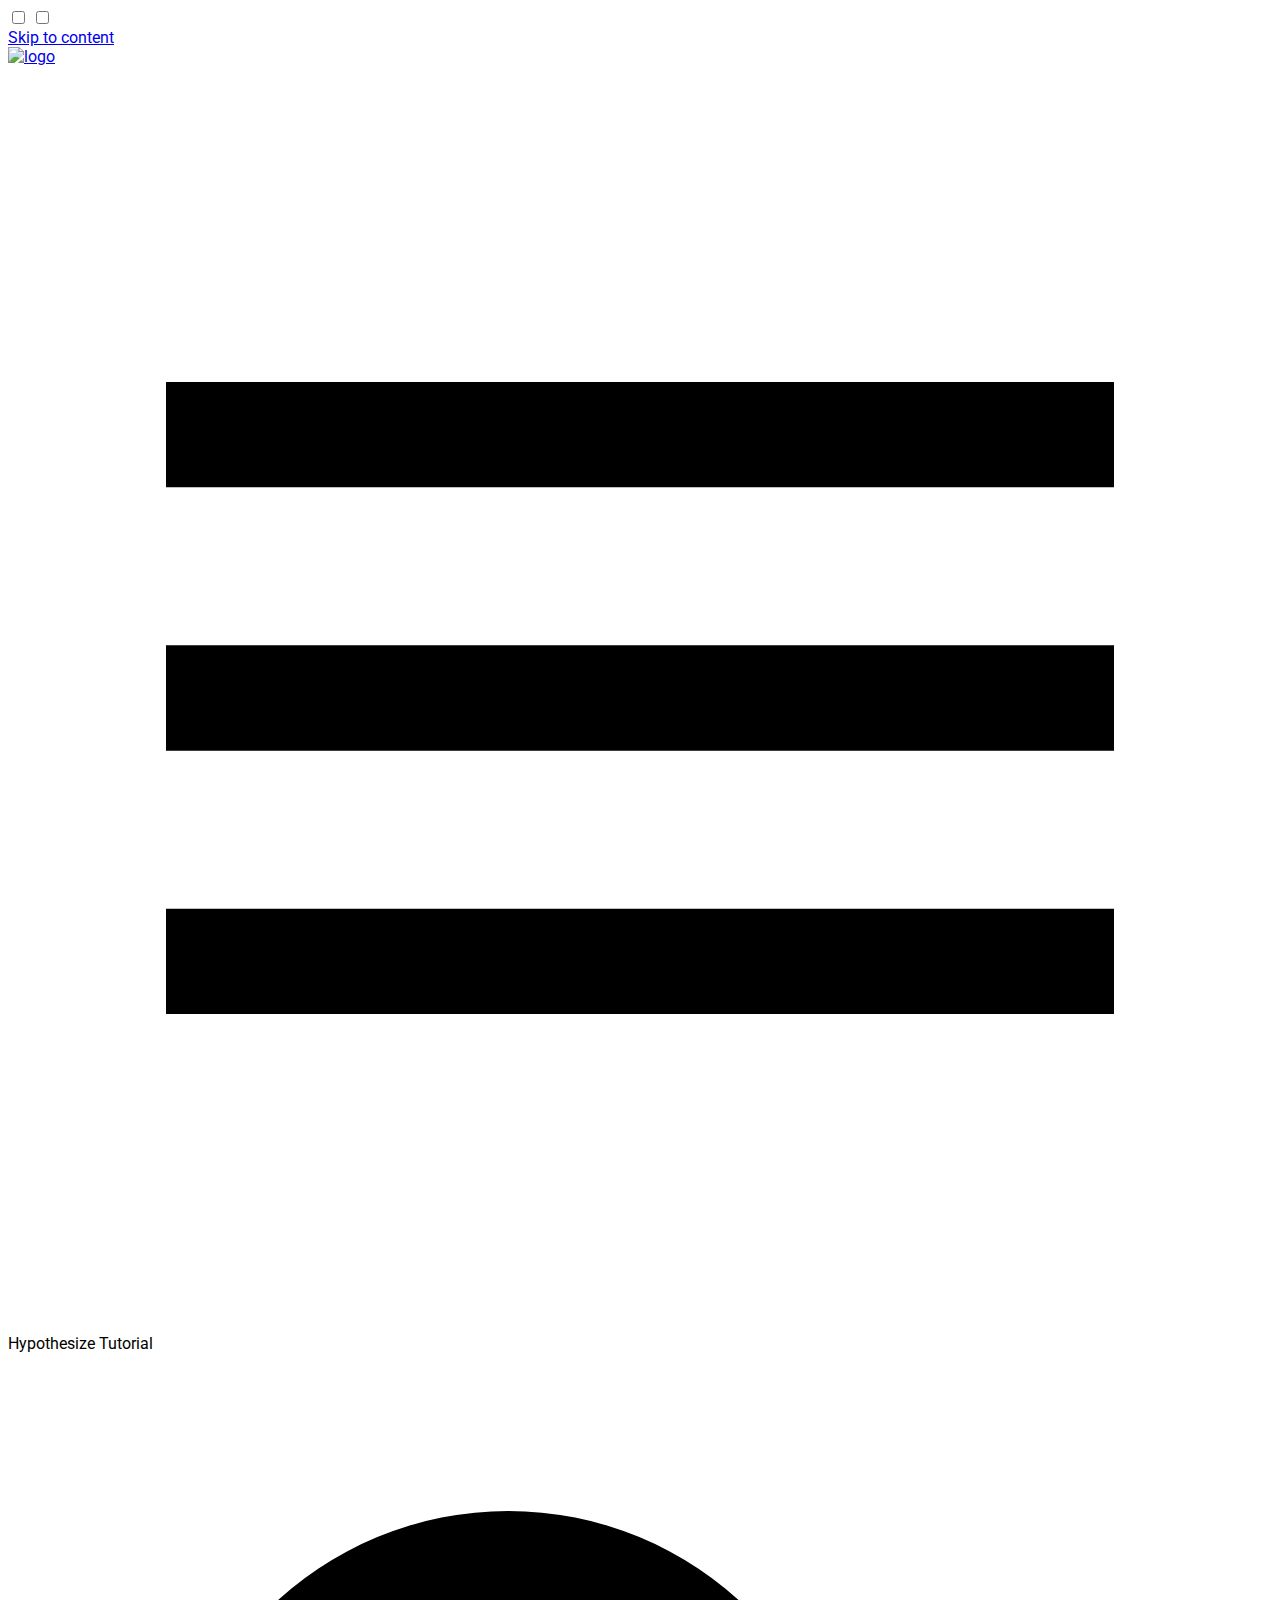
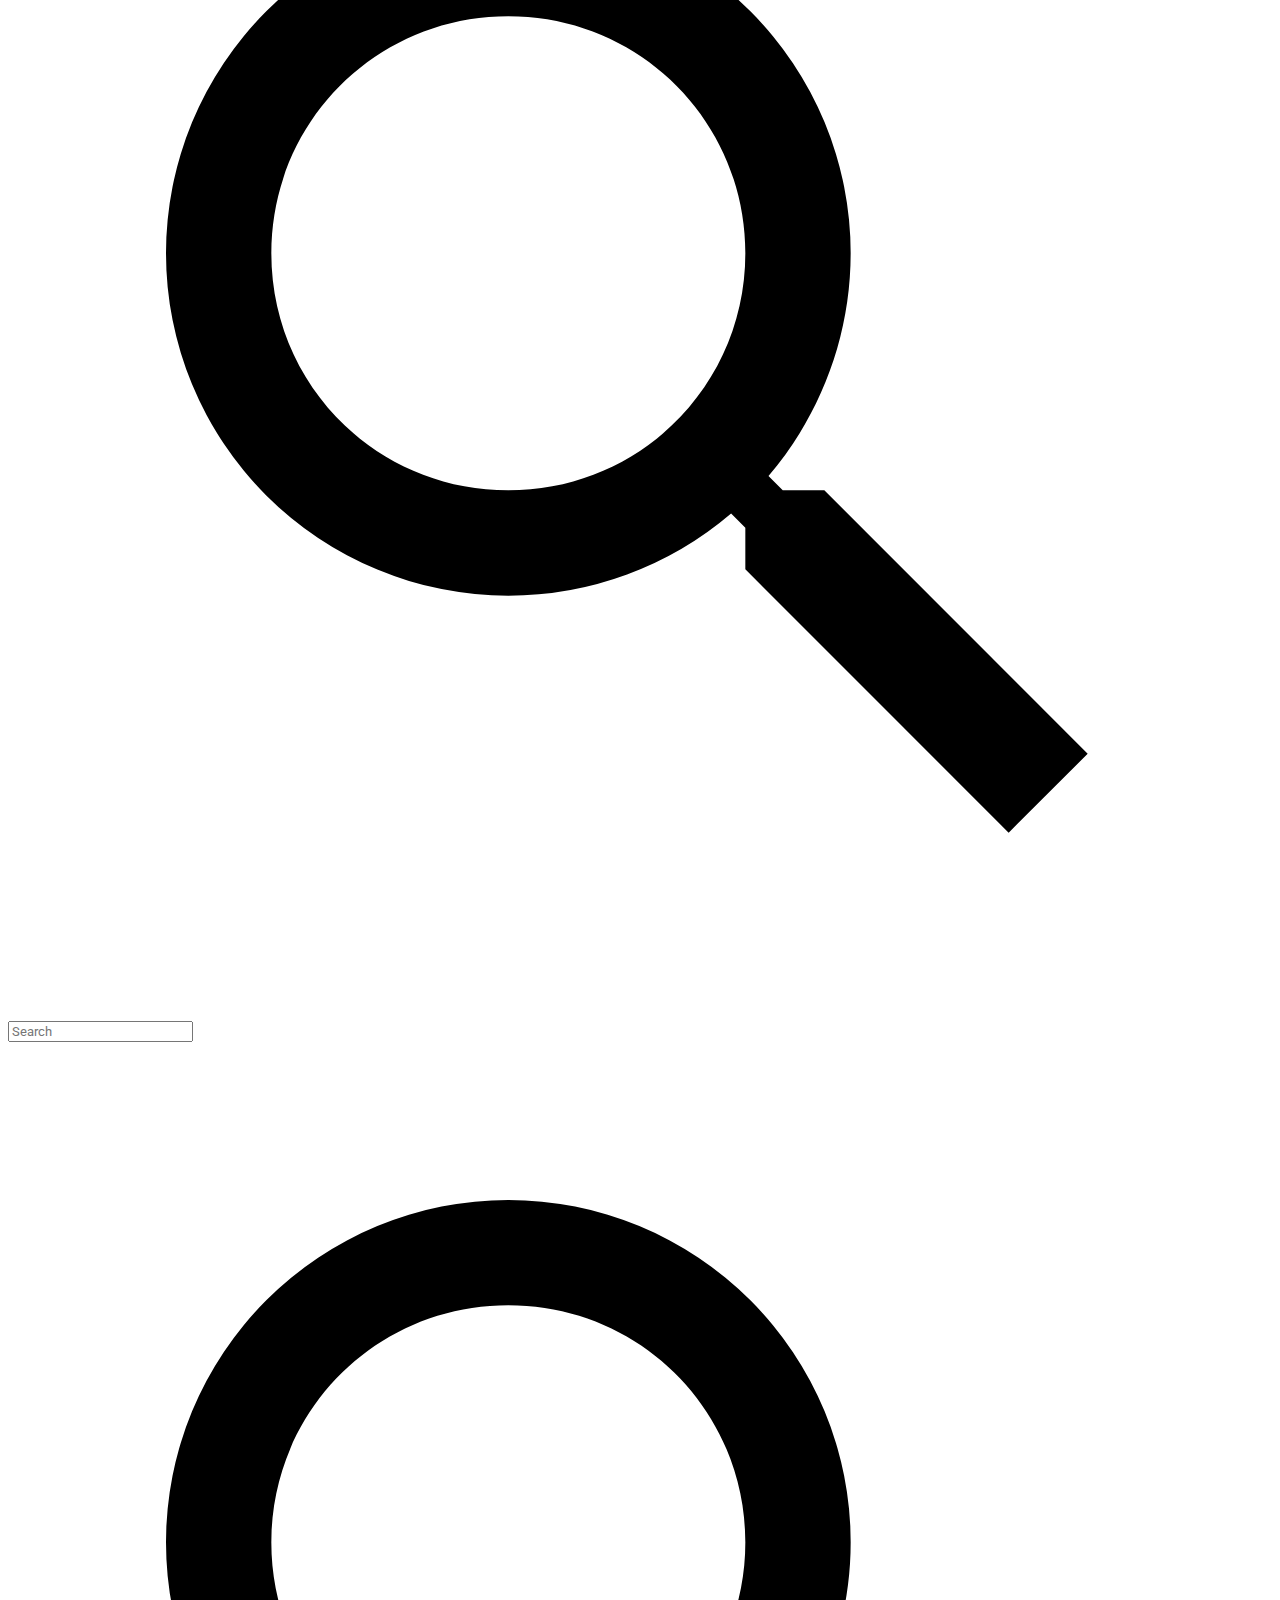
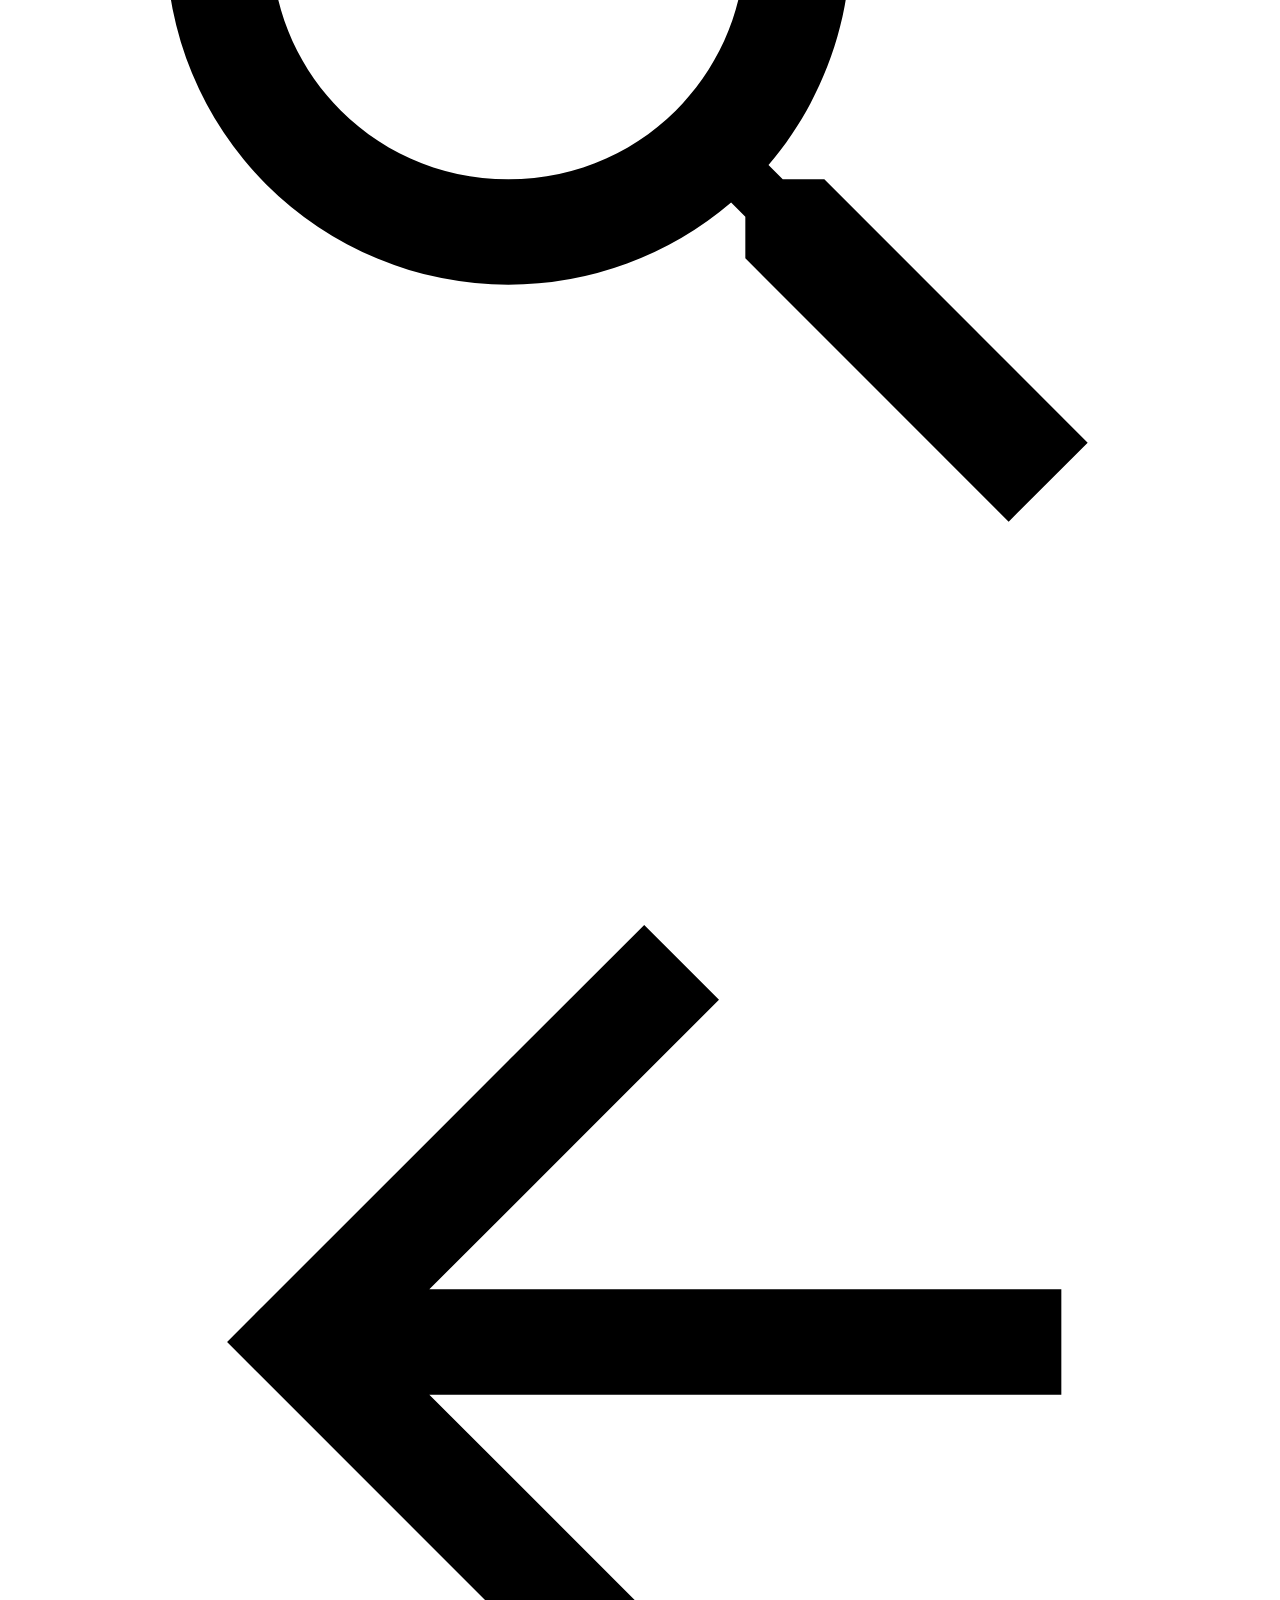
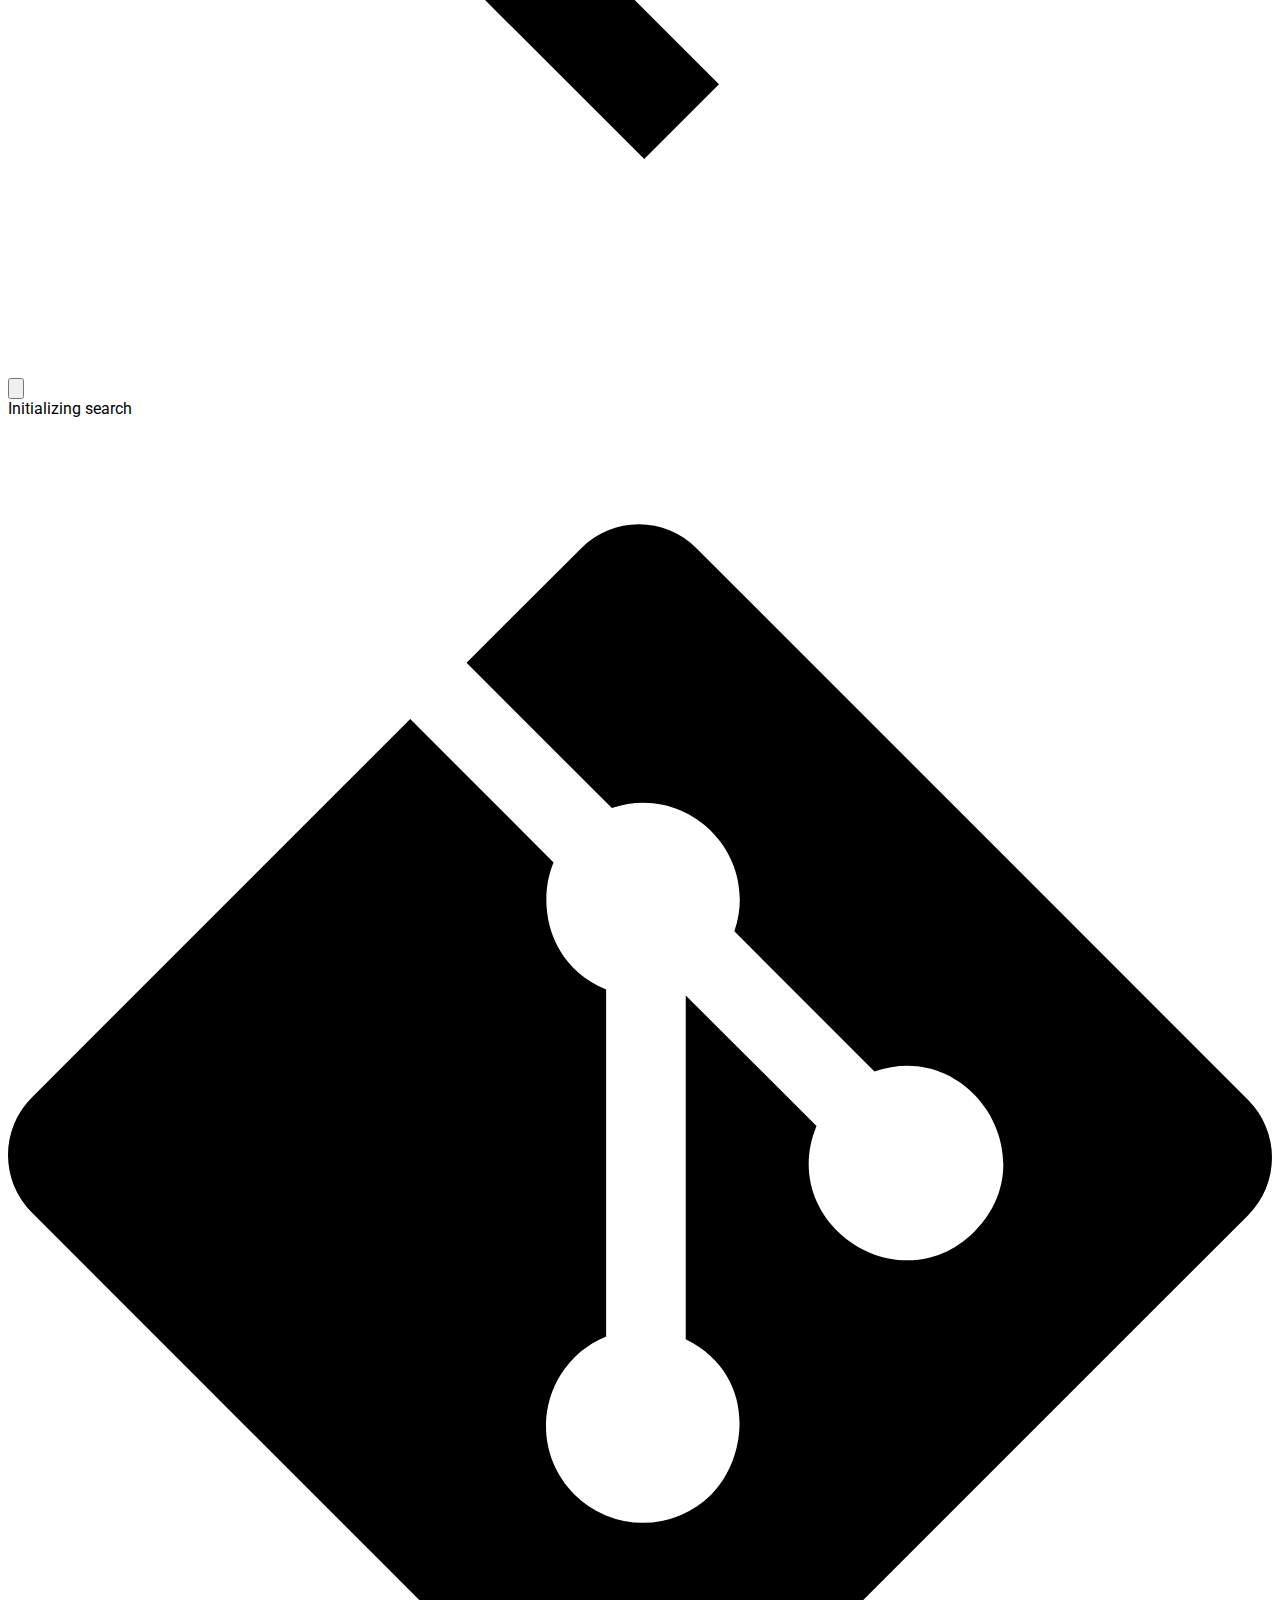
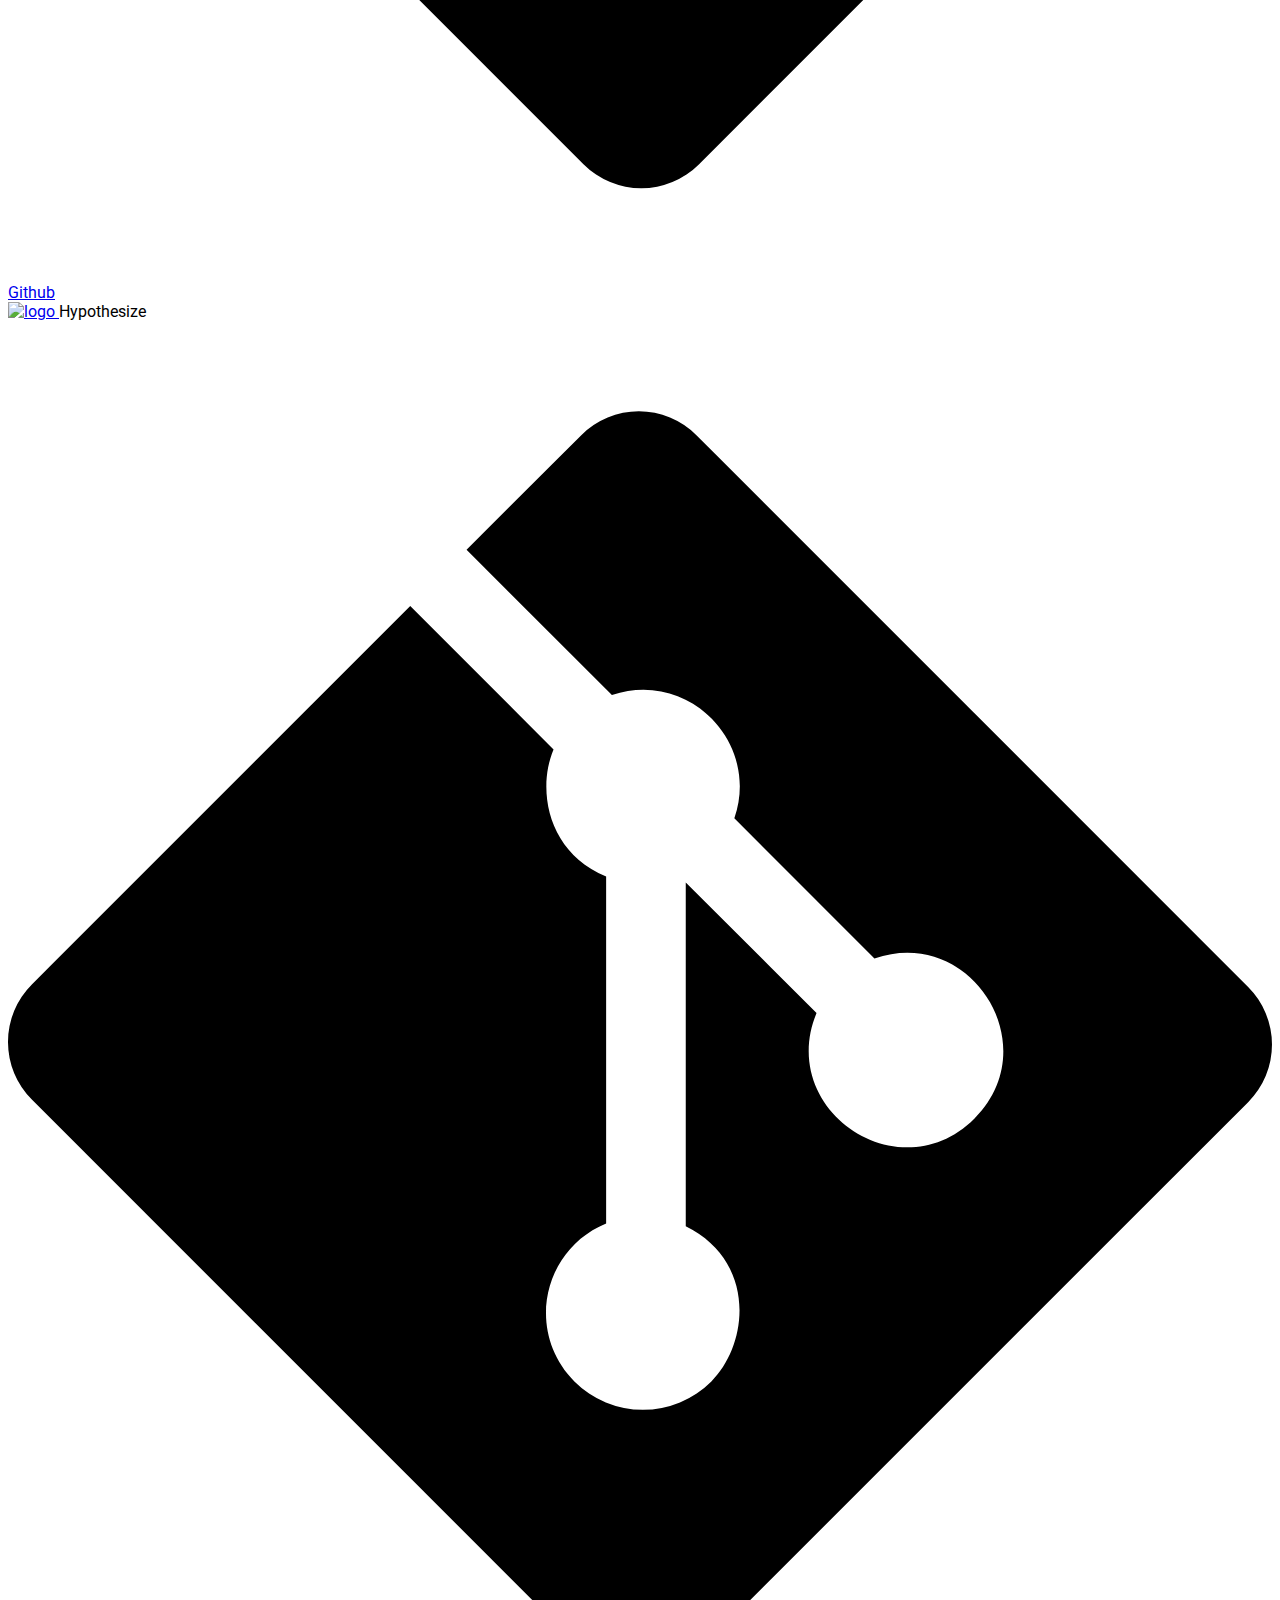
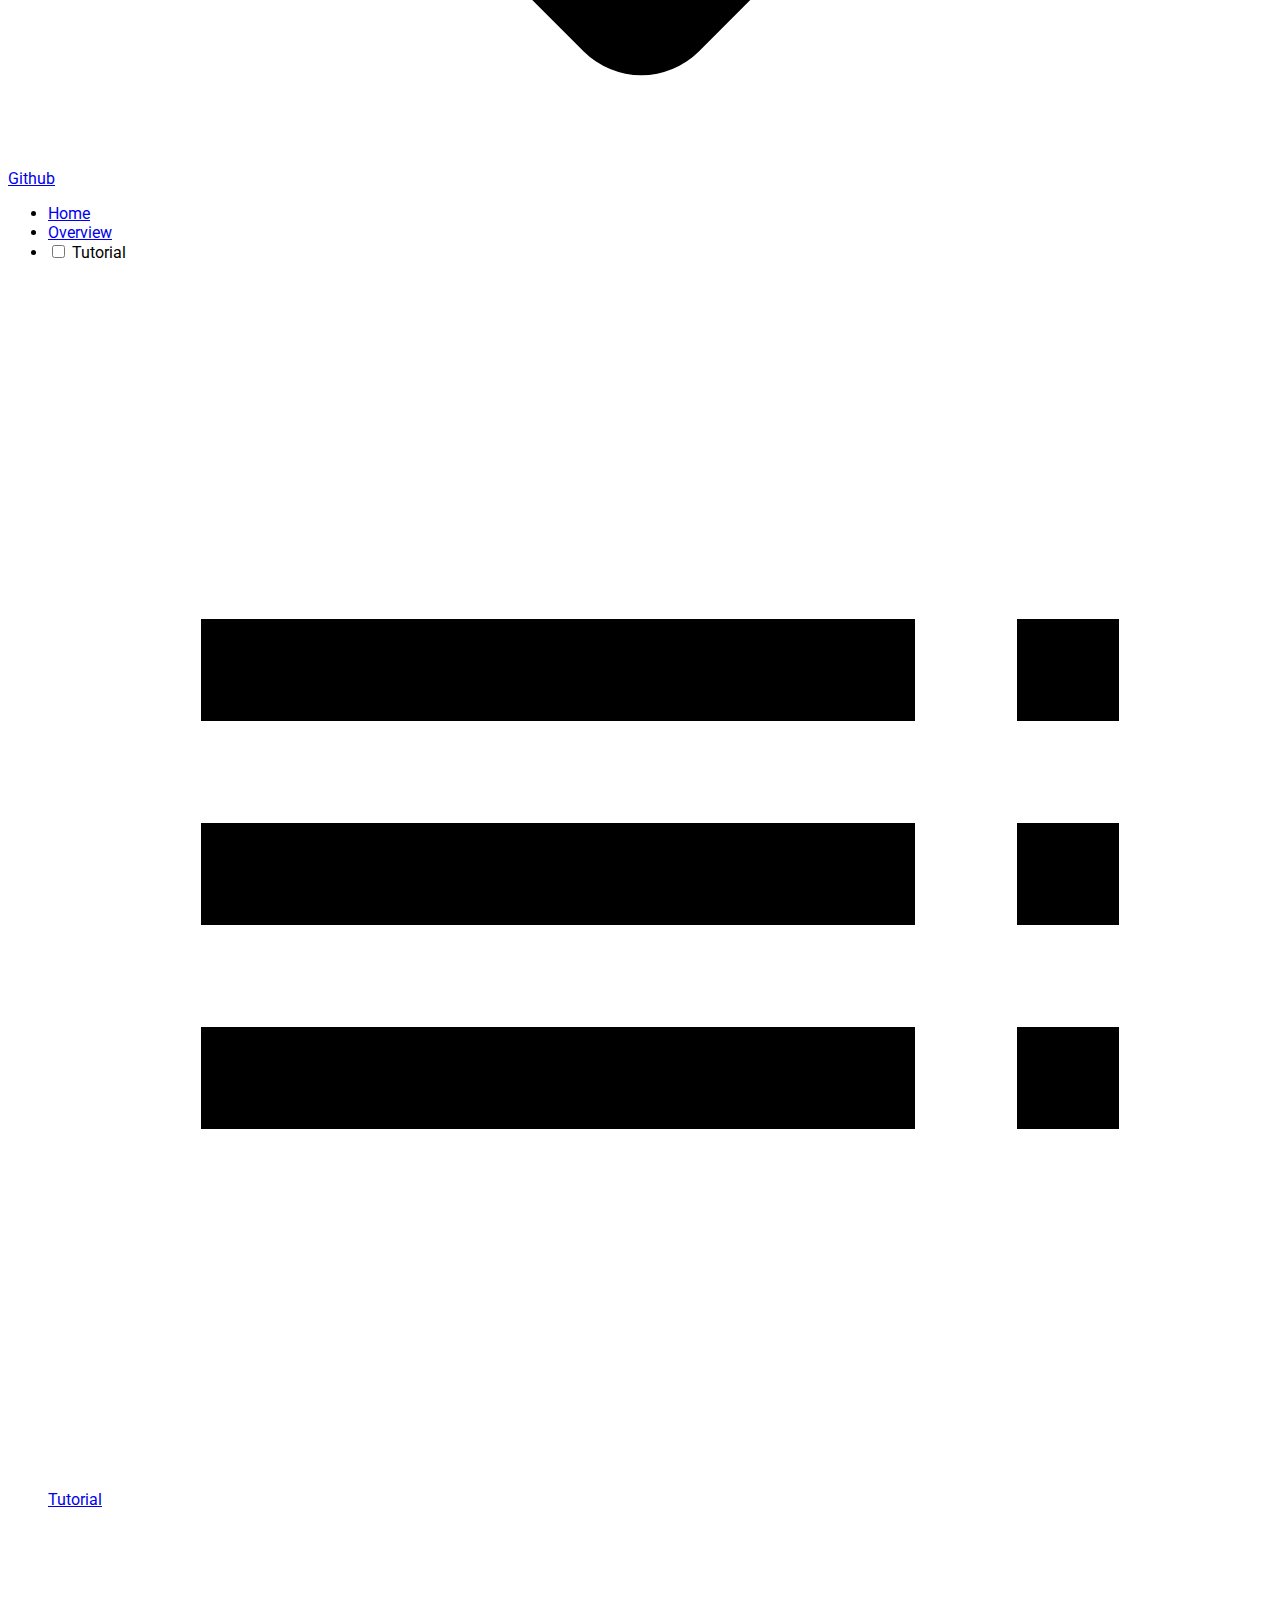
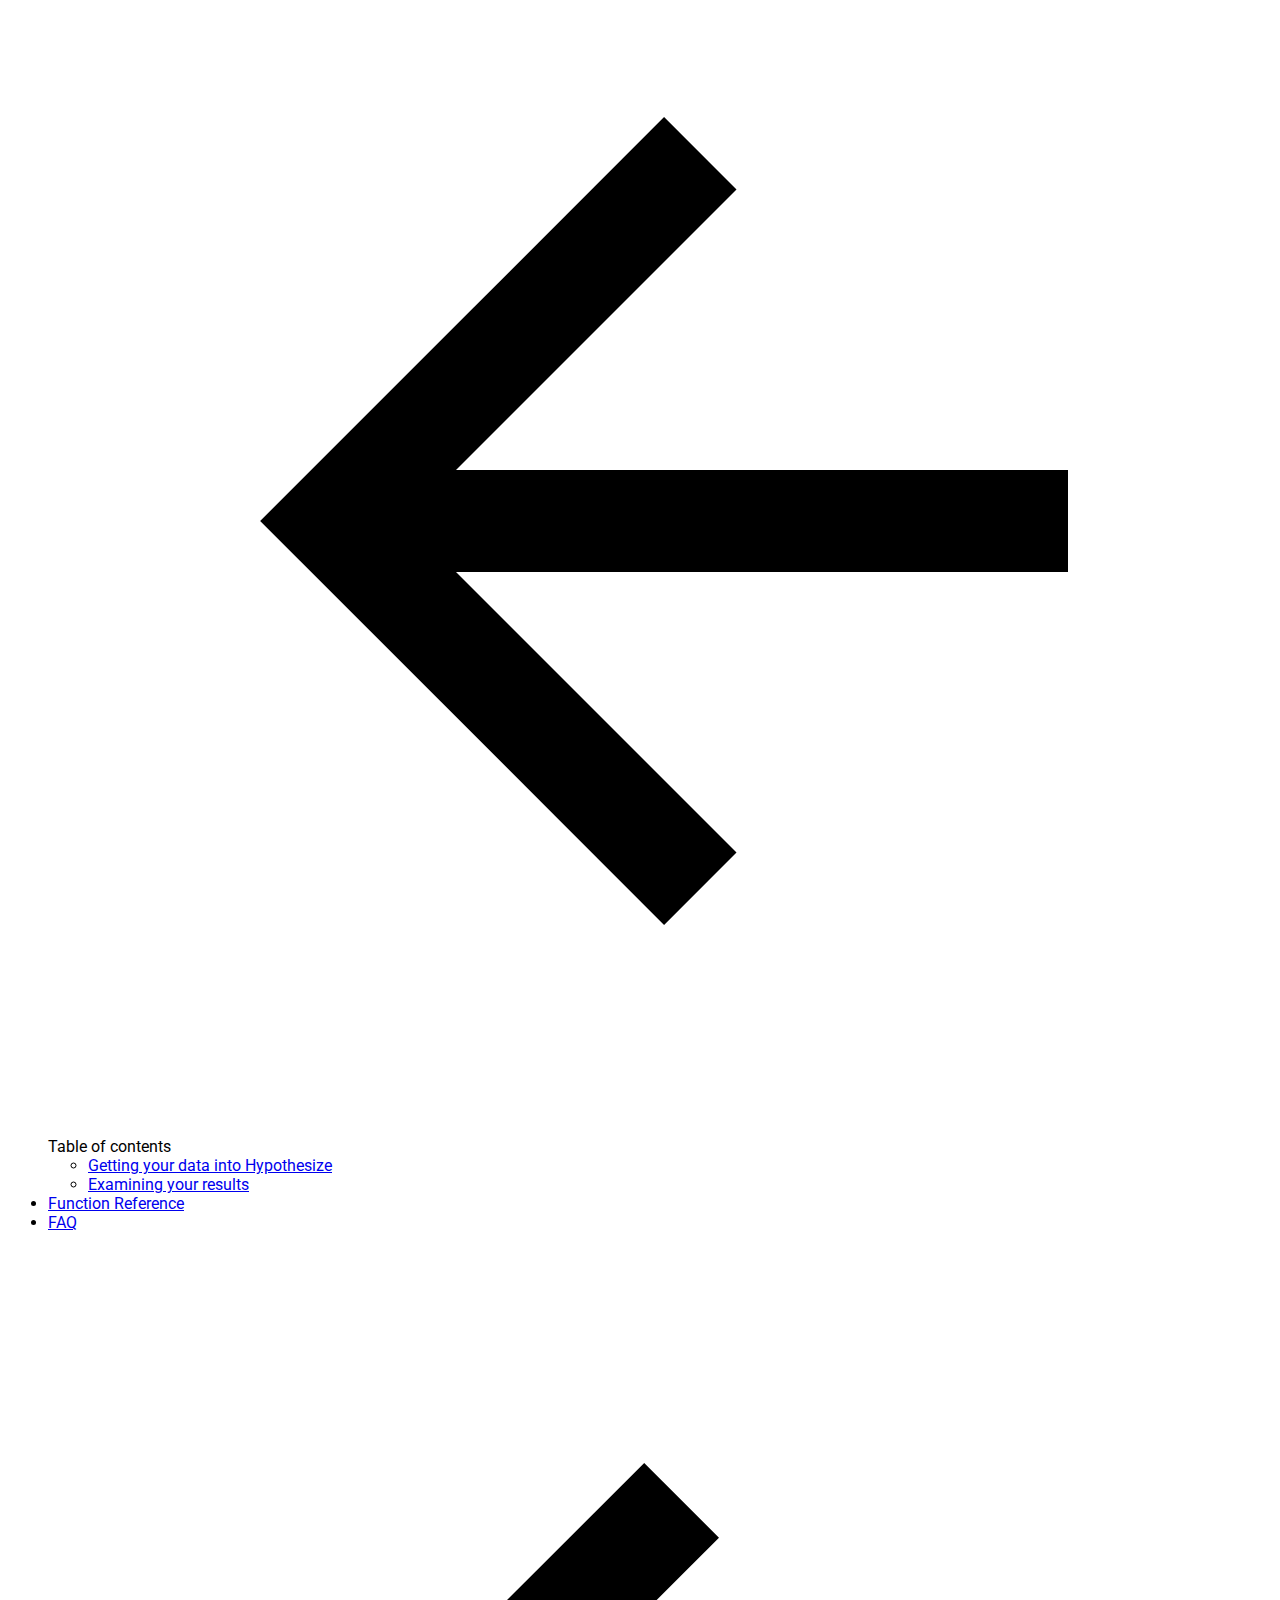
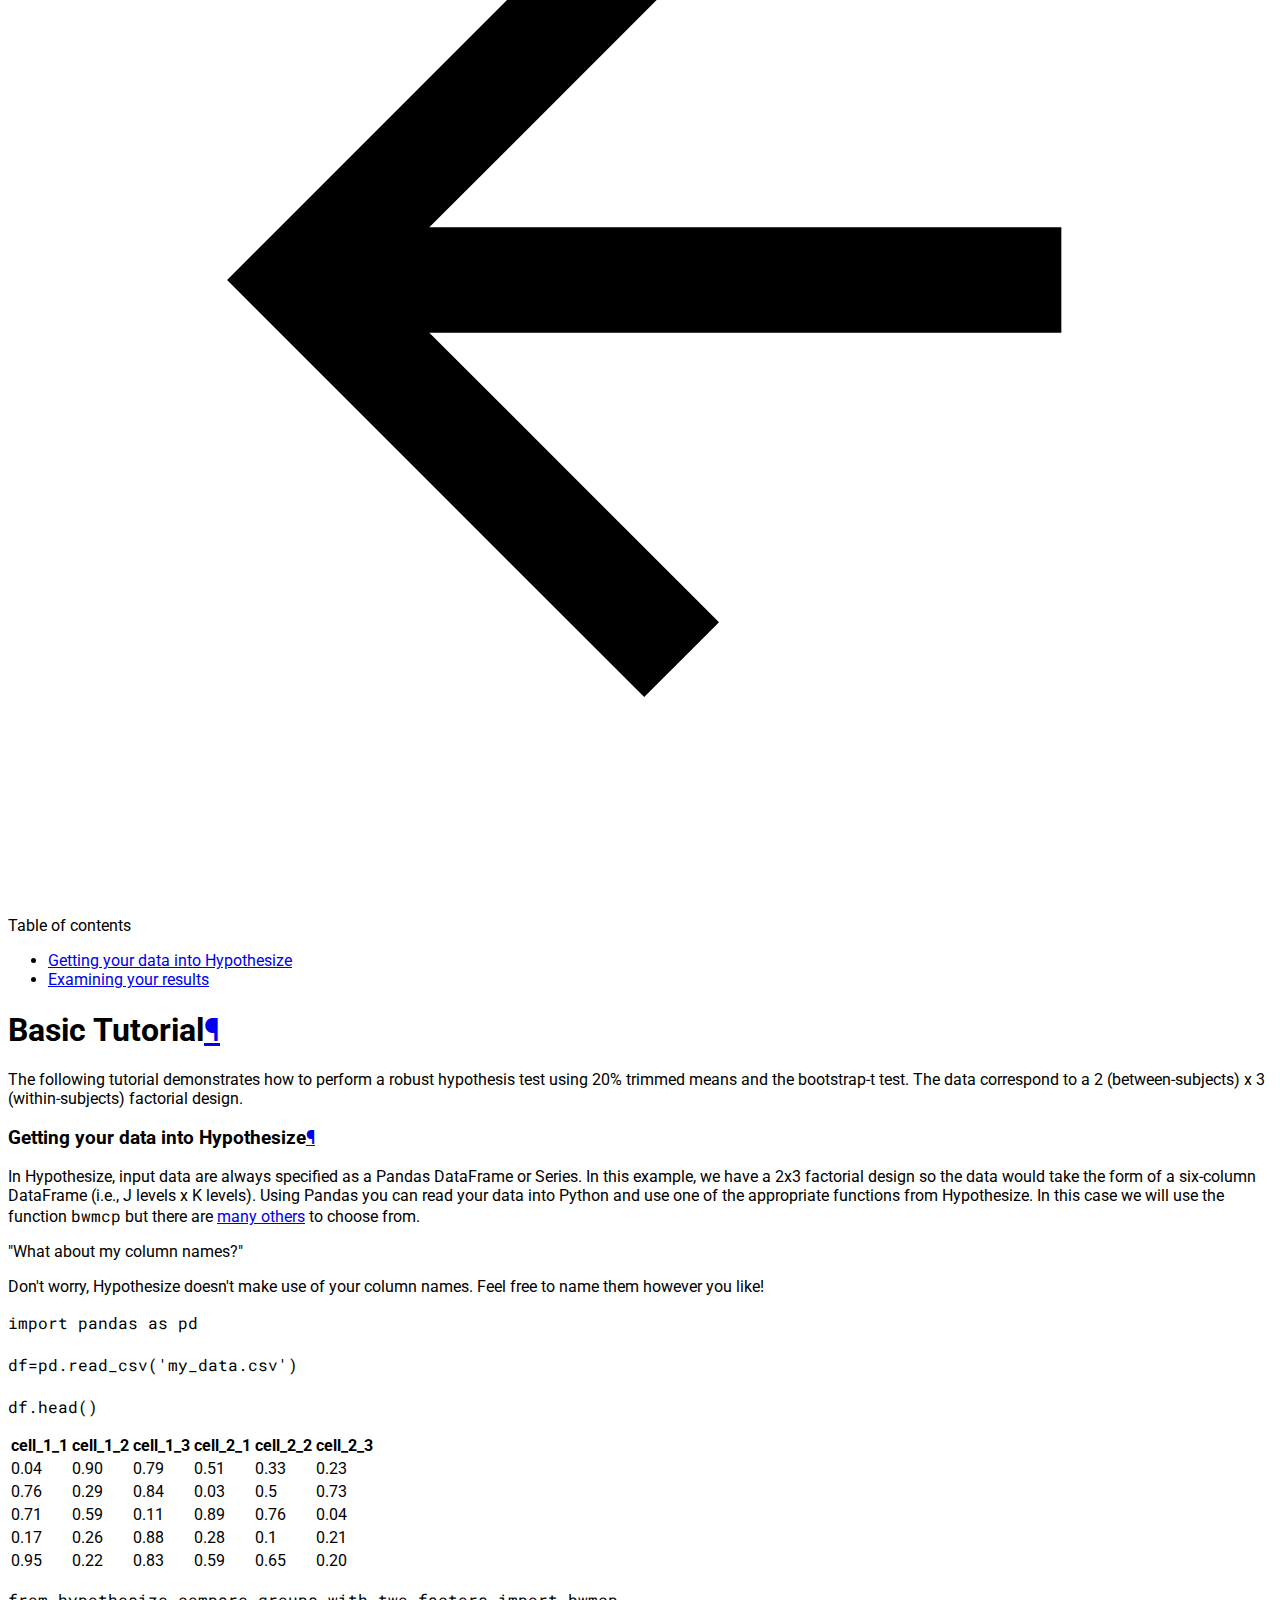
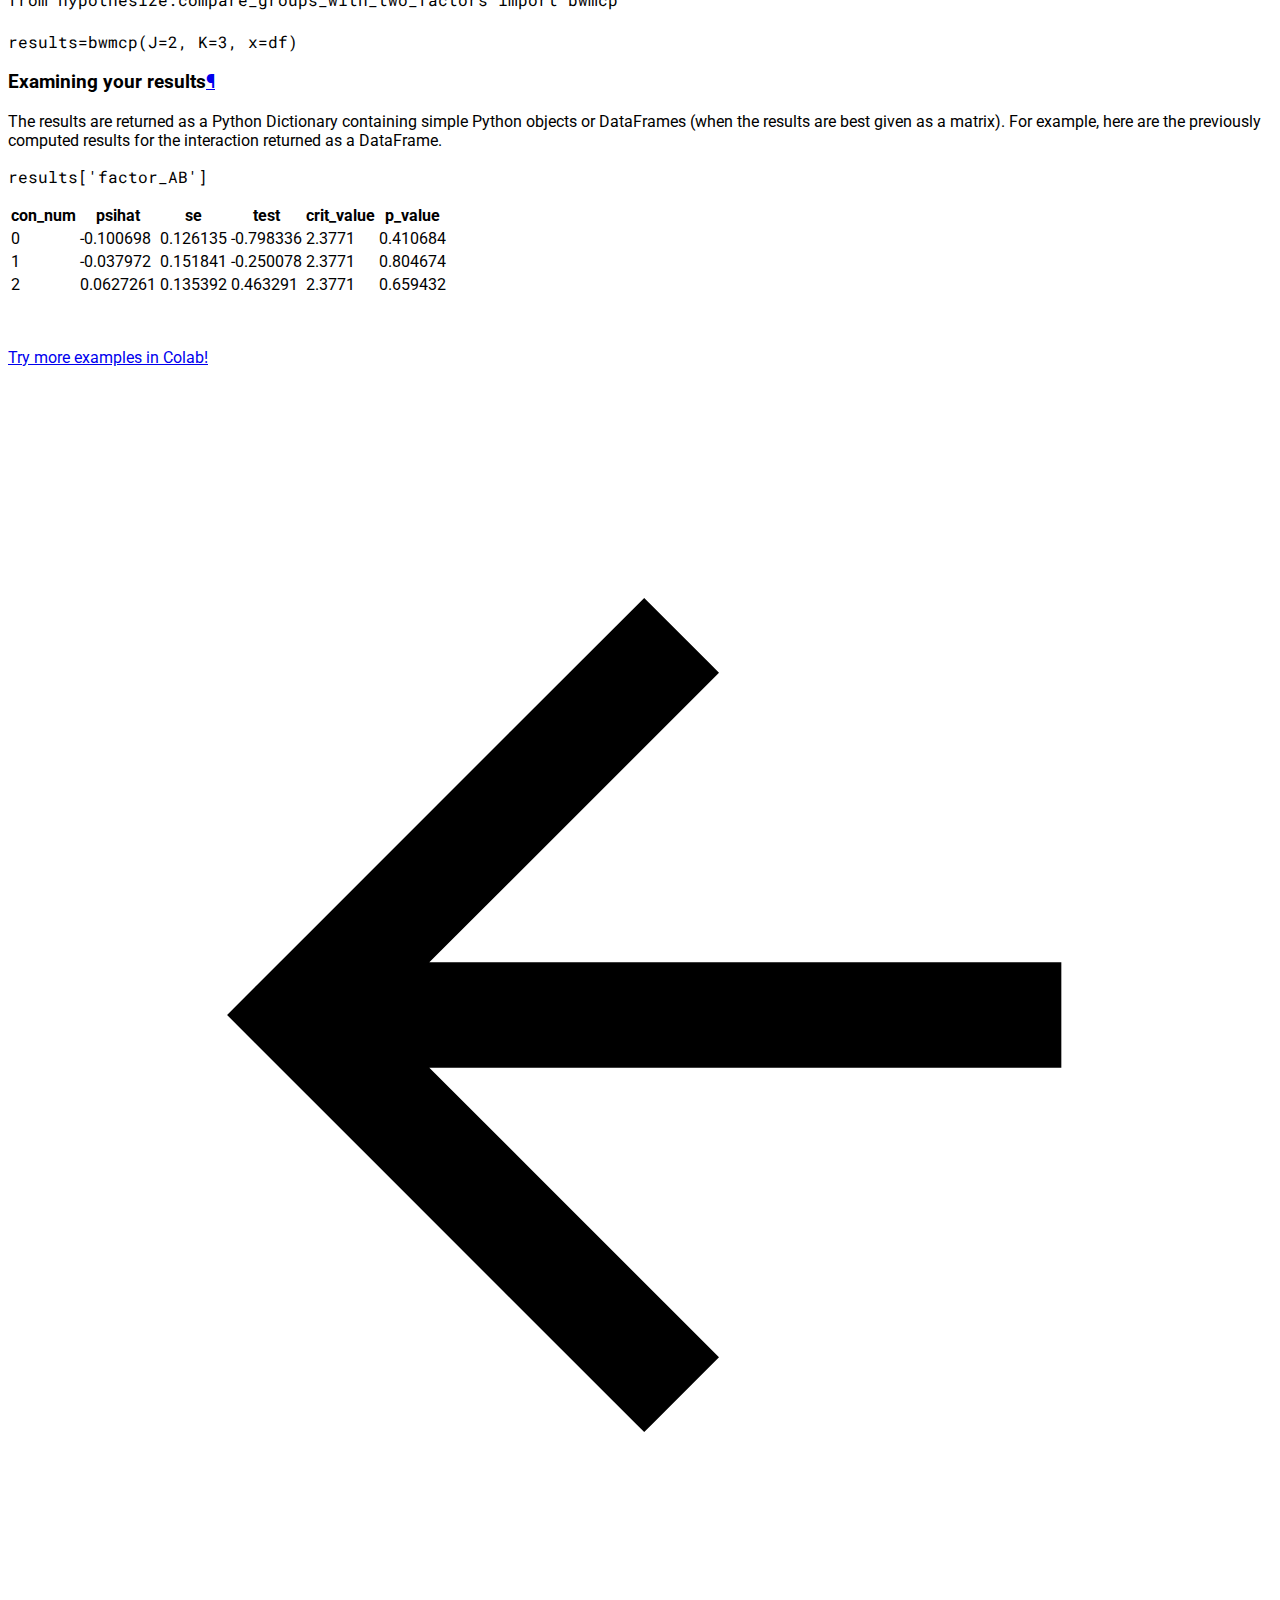
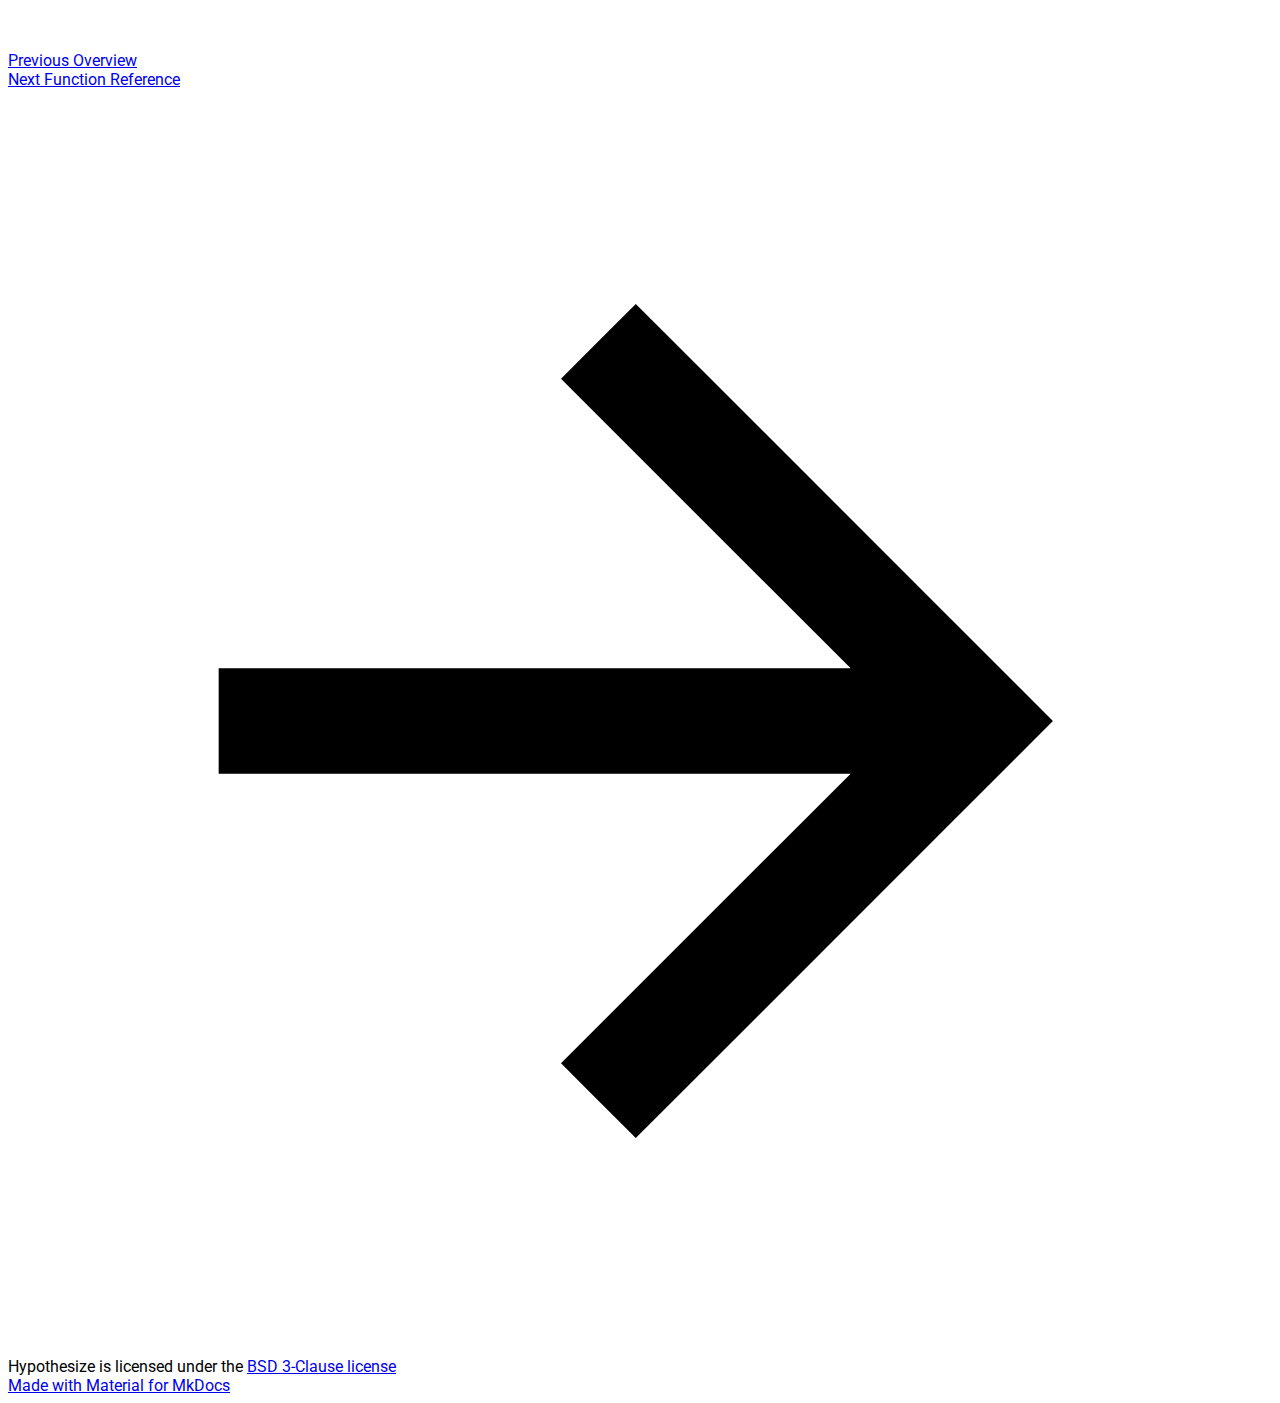
==== commit 9f58f8ed: "Deployed d65235d with MkDocs version: 1.1" ====
--- a/basic_tutorial/index.html
+++ b/basic_tutorial/index.html
@@ -11,7 +11,7 @@
       
       
       <link rel="shortcut icon" href="../img/vp_inv.png">
-      <meta name="generator" content="mkdocs-1.1, mkdocs-material-5.1.3">
+      <meta name="generator" content="mkdocs-1.1, mkdocs-material-5.1.5">
     
     
       
@@ -19,9 +19,9 @@
       
     
     
-      <link rel="stylesheet" href="../assets/stylesheets/main.62d34fff.min.css">
-      
-        <link rel="stylesheet" href="../assets/stylesheets/palette.c8acc6db.min.css">
+      <link rel="stylesheet" href="../assets/stylesheets/main.df84b5fe.min.css">
+      
+        <link rel="stylesheet" href="../assets/stylesheets/palette.8435c73a.min.css">
       
       
         
@@ -44,6 +44,11 @@
       <link rel="stylesheet" href="https://unpkg.com/mermaid@7.1.2/dist/mermaid.css">
     
     
+      
+        
+<link rel="preconnect dns-prefetch" href="https://www.google-analytics.com">
+<script>window.ga=window.ga||function(){(ga.q=ga.q||[]).push(arguments)},ga.l=+new Date,ga("create","UA-165284209-1","auto"),ga("set","anonymizeIp",!0),ga("send","pageview"),document.addEventListener("DOMContentLoaded",function(){document.forms.search&&document.forms.search.query.addEventListener("blur",function(){if(this.value){var e=document.location.pathname;ga("send","pageview",e+"?q="+this.value)}})}),document.addEventListener("DOMContentSwitch",function(){ga("send","pageview")})</script>
+<script async src="https://www.google-analytics.com/analytics.js"></script>
       
     
     
@@ -77,7 +82,7 @@
 
     </a>
     <label class="md-header-nav__button md-icon" for="__drawer">
-      <svg xmlns="http://www.w3.org/2000/svg" viewBox="0 0 24 24"><path d="M3,6H21V8H3V6M3,11H21V13H3V11M3,16H21V18H3V16Z" /></svg>
+      <svg xmlns="http://www.w3.org/2000/svg" viewBox="0 0 24 24"><path d="M3 6h18v2H3V6m0 5h18v2H3v-2m0 5h18v2H3v-2z"/></svg>
     </label>
     <div class="md-header-nav__title" data-md-component="header-title">
       
@@ -95,7 +100,7 @@
     </div>
     
       <label class="md-header-nav__button md-icon" for="__search">
-        <svg xmlns="http://www.w3.org/2000/svg" viewBox="0 0 24 24"><path d="M9.5,3A6.5,6.5 0 0,1 16,9.5C16,11.11 15.41,12.59 14.44,13.73L14.71,14H15.5L20.5,19L19,20.5L14,15.5V14.71L13.73,14.44C12.59,15.41 11.11,16 9.5,16A6.5,6.5 0 0,1 3,9.5A6.5,6.5 0 0,1 9.5,3M9.5,5C7,5 5,7 5,9.5C5,12 7,14 9.5,14C12,14 14,12 14,9.5C14,7 12,5 9.5,5Z" /></svg>
+        <svg xmlns="http://www.w3.org/2000/svg" viewBox="0 0 24 24"><path d="M9.5 3A6.5 6.5 0 0116 9.5c0 1.61-.59 3.09-1.56 4.23l.27.27h.79l5 5-1.5 1.5-5-5v-.79l-.27-.27A6.516 6.516 0 019.5 16 6.5 6.5 0 013 9.5 6.5 6.5 0 019.5 3m0 2C7 5 5 7 5 9.5S7 14 9.5 14 14 12 14 9.5 12 5 9.5 5z"/></svg>
       </label>
       
 <div class="md-search" data-md-component="search" role="dialog">
@@ -104,11 +109,11 @@
     <form class="md-search__form" name="search">
       <input type="text" class="md-search__input" name="query" aria-label="Search" placeholder="Search" autocapitalize="off" autocorrect="off" autocomplete="off" spellcheck="false" data-md-component="search-query" data-md-state="active">
       <label class="md-search__icon md-icon" for="__search">
-        <svg xmlns="http://www.w3.org/2000/svg" viewBox="0 0 24 24"><path d="M9.5,3A6.5,6.5 0 0,1 16,9.5C16,11.11 15.41,12.59 14.44,13.73L14.71,14H15.5L20.5,19L19,20.5L14,15.5V14.71L13.73,14.44C12.59,15.41 11.11,16 9.5,16A6.5,6.5 0 0,1 3,9.5A6.5,6.5 0 0,1 9.5,3M9.5,5C7,5 5,7 5,9.5C5,12 7,14 9.5,14C12,14 14,12 14,9.5C14,7 12,5 9.5,5Z" /></svg>
-        <svg xmlns="http://www.w3.org/2000/svg" viewBox="0 0 24 24"><path d="M20,11V13H8L13.5,18.5L12.08,19.92L4.16,12L12.08,4.08L13.5,5.5L8,11H20Z" /></svg>
+        <svg xmlns="http://www.w3.org/2000/svg" viewBox="0 0 24 24"><path d="M9.5 3A6.5 6.5 0 0116 9.5c0 1.61-.59 3.09-1.56 4.23l.27.27h.79l5 5-1.5 1.5-5-5v-.79l-.27-.27A6.516 6.516 0 019.5 16 6.5 6.5 0 013 9.5 6.5 6.5 0 019.5 3m0 2C7 5 5 7 5 9.5S7 14 9.5 14 14 12 14 9.5 12 5 9.5 5z"/></svg>
+        <svg xmlns="http://www.w3.org/2000/svg" viewBox="0 0 24 24"><path d="M20 11v2H8l5.5 5.5-1.42 1.42L4.16 12l7.92-7.92L13.5 5.5 8 11h12z"/></svg>
       </label>
       <button type="reset" class="md-search__icon md-icon" aria-label="Clear" data-md-component="search-reset" tabindex="-1">
-        <svg xmlns="http://www.w3.org/2000/svg" viewBox="0 0 24 24"><path d="M19,6.41L17.59,5L12,10.59L6.41,5L5,6.41L10.59,12L5,17.59L6.41,19L12,13.41L17.59,19L19,17.59L13.41,12L19,6.41Z" /></svg>
+        <svg xmlns="http://www.w3.org/2000/svg" viewBox="0 0 24 24"><path d="M19 6.41L17.59 5 12 10.59 6.41 5 5 6.41 10.59 12 5 17.59 6.41 19 12 13.41 17.59 19 19 17.59 13.41 12 19 6.41z"/></svg>
       </button>
     </form>
     <div class="md-search__output">
@@ -130,7 +135,7 @@
 <a href="https://github.com/Alcampopiano/hypothesize" title="Go to repository" class="md-source">
   <div class="md-source__icon md-icon">
     
-    <svg xmlns="http://www.w3.org/2000/svg" viewBox="0 0 448 512"><path d="M439.55 236.05L244 40.45a28.87 28.87 0 0 0-40.81 0l-40.66 40.63 51.52 51.52c27.06-9.14 52.68 16.77 43.39 43.68l49.66 49.66c34.23-11.8 61.18 31 35.47 56.69-26.49 26.49-70.21-2.87-56-37.34L240.22 199v121.85c25.3 12.54 22.26 41.85 9.08 55a34.34 34.34 0 0 1-48.55 0c-17.57-17.6-11.07-46.91 11.25-56v-123c-20.8-8.51-24.6-30.74-18.64-45L142.57 101 8.45 235.14a28.86 28.86 0 0 0 0 40.81l195.61 195.6a28.86 28.86 0 0 0 40.8 0l194.69-194.69a28.86 28.86 0 0 0 0-40.81z"/></svg>
+    <svg xmlns="http://www.w3.org/2000/svg" viewBox="0 0 448 512"><path d="M439.55 236.05L244 40.45a28.87 28.87 0 00-40.81 0l-40.66 40.63 51.52 51.52c27.06-9.14 52.68 16.77 43.39 43.68l49.66 49.66c34.23-11.8 61.18 31 35.47 56.69-26.49 26.49-70.21-2.87-56-37.34L240.22 199v121.85c25.3 12.54 22.26 41.85 9.08 55a34.34 34.34 0 01-48.55 0c-17.57-17.6-11.07-46.91 11.25-56v-123c-20.8-8.51-24.6-30.74-18.64-45L142.57 101 8.45 235.14a28.86 28.86 0 000 40.81l195.61 195.6a28.86 28.86 0 0040.8 0l194.69-194.69a28.86 28.86 0 000-40.81z"/></svg>
   </div>
   <div class="md-source__repository">
     <i class="fa fa-github"></i> Github
@@ -170,7 +175,7 @@
 <a href="https://github.com/Alcampopiano/hypothesize" title="Go to repository" class="md-source">
   <div class="md-source__icon md-icon">
     
-    <svg xmlns="http://www.w3.org/2000/svg" viewBox="0 0 448 512"><path d="M439.55 236.05L244 40.45a28.87 28.87 0 0 0-40.81 0l-40.66 40.63 51.52 51.52c27.06-9.14 52.68 16.77 43.39 43.68l49.66 49.66c34.23-11.8 61.18 31 35.47 56.69-26.49 26.49-70.21-2.87-56-37.34L240.22 199v121.85c25.3 12.54 22.26 41.85 9.08 55a34.34 34.34 0 0 1-48.55 0c-17.57-17.6-11.07-46.91 11.25-56v-123c-20.8-8.51-24.6-30.74-18.64-45L142.57 101 8.45 235.14a28.86 28.86 0 0 0 0 40.81l195.61 195.6a28.86 28.86 0 0 0 40.8 0l194.69-194.69a28.86 28.86 0 0 0 0-40.81z"/></svg>
+    <svg xmlns="http://www.w3.org/2000/svg" viewBox="0 0 448 512"><path d="M439.55 236.05L244 40.45a28.87 28.87 0 00-40.81 0l-40.66 40.63 51.52 51.52c27.06-9.14 52.68 16.77 43.39 43.68l49.66 49.66c34.23-11.8 61.18 31 35.47 56.69-26.49 26.49-70.21-2.87-56-37.34L240.22 199v121.85c25.3 12.54 22.26 41.85 9.08 55a34.34 34.34 0 01-48.55 0c-17.57-17.6-11.07-46.91 11.25-56v-123c-20.8-8.51-24.6-30.74-18.64-45L142.57 101 8.45 235.14a28.86 28.86 0 000 40.81l195.61 195.6a28.86 28.86 0 0040.8 0l194.69-194.69a28.86 28.86 0 000-40.81z"/></svg>
   </div>
   <div class="md-source__repository">
     <i class="fa fa-github"></i> Github
@@ -221,7 +226,7 @@
       <label class="md-nav__link md-nav__link--active" for="__toc">
         Tutorial
         <span class="md-nav__icon md-icon">
-          <svg xmlns="http://www.w3.org/2000/svg" viewBox="0 0 24 24"><path d="M3,9H17V7H3V9M3,13H17V11H3V13M3,17H17V15H3V17M19,17H21V15H19V17M19,7V9H21V7H19M19,13H21V11H19V13Z" /></svg>
+          <svg xmlns="http://www.w3.org/2000/svg" viewBox="0 0 24 24"><path d="M3 9h14V7H3v2m0 4h14v-2H3v2m0 4h14v-2H3v2m16 0h2v-2h-2v2m0-10v2h2V7h-2m0 6h2v-2h-2v2z"/></svg>
         </span>
       </label>
     
@@ -238,7 +243,7 @@
   
     <label class="md-nav__title" for="__toc">
       <span class="md-nav__icon md-icon">
-        <svg xmlns="http://www.w3.org/2000/svg" viewBox="0 0 24 24"><path d="M20,11V13H8L13.5,18.5L12.08,19.92L4.16,12L12.08,4.08L13.5,5.5L8,11H20Z" /></svg>
+        <svg xmlns="http://www.w3.org/2000/svg" viewBox="0 0 24 24"><path d="M20 11v2H8l5.5 5.5-1.42 1.42L4.16 12l7.92-7.92L13.5 5.5 8 11h12z"/></svg>
       </span>
       Table of contents
     </label>
@@ -273,6 +278,18 @@
   <li class="md-nav__item">
     <a href="../function_guide/" title="Function Reference" class="md-nav__link">
       Function Reference
+    </a>
+  </li>
+
+    
+      
+      
+      
+
+
+  <li class="md-nav__item">
+    <a href="../FAQ/" title="FAQ" class="md-nav__link">
+      FAQ
     </a>
   </li>
 
@@ -296,7 +313,7 @@
   
     <label class="md-nav__title" for="__toc">
       <span class="md-nav__icon md-icon">
-        <svg xmlns="http://www.w3.org/2000/svg" viewBox="0 0 24 24"><path d="M20,11V13H8L13.5,18.5L12.08,19.92L4.16,12L12.08,4.08L13.5,5.5L8,11H20Z" /></svg>
+        <svg xmlns="http://www.w3.org/2000/svg" viewBox="0 0 24 24"><path d="M20 11v2H8l5.5 5.5-1.42 1.42L4.16 12l7.92-7.92L13.5 5.5 8 11h12z"/></svg>
       </span>
       Table of contents
     </label>
@@ -461,7 +478,7 @@
 </table>
 <p><br></p>
 <p><a href="https://colab.research.google.com/github/Alcampopiano/hypothesize/blob/master/examples/hypothesize_notebook_for_colab.ipynb" 
-target="_blank" class="button">Try this example yourself in Colab!</a></p>
+target="_blank" class="button">Try more examples in Colab!</a></p>
                 
               
               
@@ -482,7 +499,7 @@
         
           <a href="../overview/" title="Overview" class="md-footer-nav__link md-footer-nav__link--prev" rel="prev">
             <div class="md-footer-nav__button md-icon">
-              <svg xmlns="http://www.w3.org/2000/svg" viewBox="0 0 24 24"><path d="M20,11V13H8L13.5,18.5L12.08,19.92L4.16,12L12.08,4.08L13.5,5.5L8,11H20Z" /></svg>
+              <svg xmlns="http://www.w3.org/2000/svg" viewBox="0 0 24 24"><path d="M20 11v2H8l5.5 5.5-1.42 1.42L4.16 12l7.92-7.92L13.5 5.5 8 11h12z"/></svg>
             </div>
             <div class="md-footer-nav__title">
               <div class="md-ellipsis">
@@ -505,7 +522,7 @@
               </div>
             </div>
             <div class="md-footer-nav__button md-icon">
-              <svg xmlns="http://www.w3.org/2000/svg" viewBox="0 0 24 24"><path d="M4,11V13H16L10.5,18.5L11.92,19.92L19.84,12L11.92,4.08L10.5,5.5L16,11H4Z" /></svg>
+              <svg xmlns="http://www.w3.org/2000/svg" viewBox="0 0 24 24"><path d="M4 11v2h12l-5.5 5.5 1.42 1.42L19.84 12l-7.92-7.92L10.5 5.5 16 11H4z"/></svg>
             </div>
           </a>
         
@@ -532,21 +549,23 @@
       
     </div>
     
-      <script src="../assets/javascripts/vendor.f81b9e8b.min.js"></script>
-      <script src="../assets/javascripts/bundle.23546af0.min.js"></script><script id="__lang" type="application/json">{"clipboard.copy": "Copy to clipboard", "clipboard.copied": "Copied to clipboard", "search.config.lang": "en", "search.config.pipeline": "trimmer, stopWordFilter", "search.config.separator": "[\\s\\-]+", "search.result.placeholder": "Type to start searching", "search.result.none": "No matching documents", "search.result.one": "1 matching document", "search.result.other": "# matching documents"}</script>
+      <script src="../assets/javascripts/vendor.83fe6e3c.min.js"></script>
+      <script src="../assets/javascripts/bundle.7e1cb91c.min.js"></script><script id="__lang" type="application/json">{"clipboard.copy": "Copy to clipboard", "clipboard.copied": "Copied to clipboard", "search.config.lang": "en", "search.config.pipeline": "trimmer, stopWordFilter", "search.config.separator": "[\\s\\-]+", "search.result.placeholder": "Type to start searching", "search.result.none": "No matching documents", "search.result.one": "1 matching document", "search.result.other": "# matching documents"}</script>
       
       <script>
         app = initialize({
           base: "..",
           features: [],
           search: Object.assign({
-            worker: "../assets/javascripts/worker/search.58d22e8e.min.js"
+            worker: "../assets/javascripts/worker/search.37585f48.min.js"
           }, typeof search !== "undefined" && search)
         })
       </script>
       
         <script src="https://unpkg.com/mermaid@7.1.2/dist/mermaid.min.js"></script>
       
+        <script src="https://cdnjs.cloudflare.com/ajax/libs/mathjax/2.7.0/MathJax.js?config=TeX-MML-AM_CHTML"></script>
+      
     
   </body>
 </html>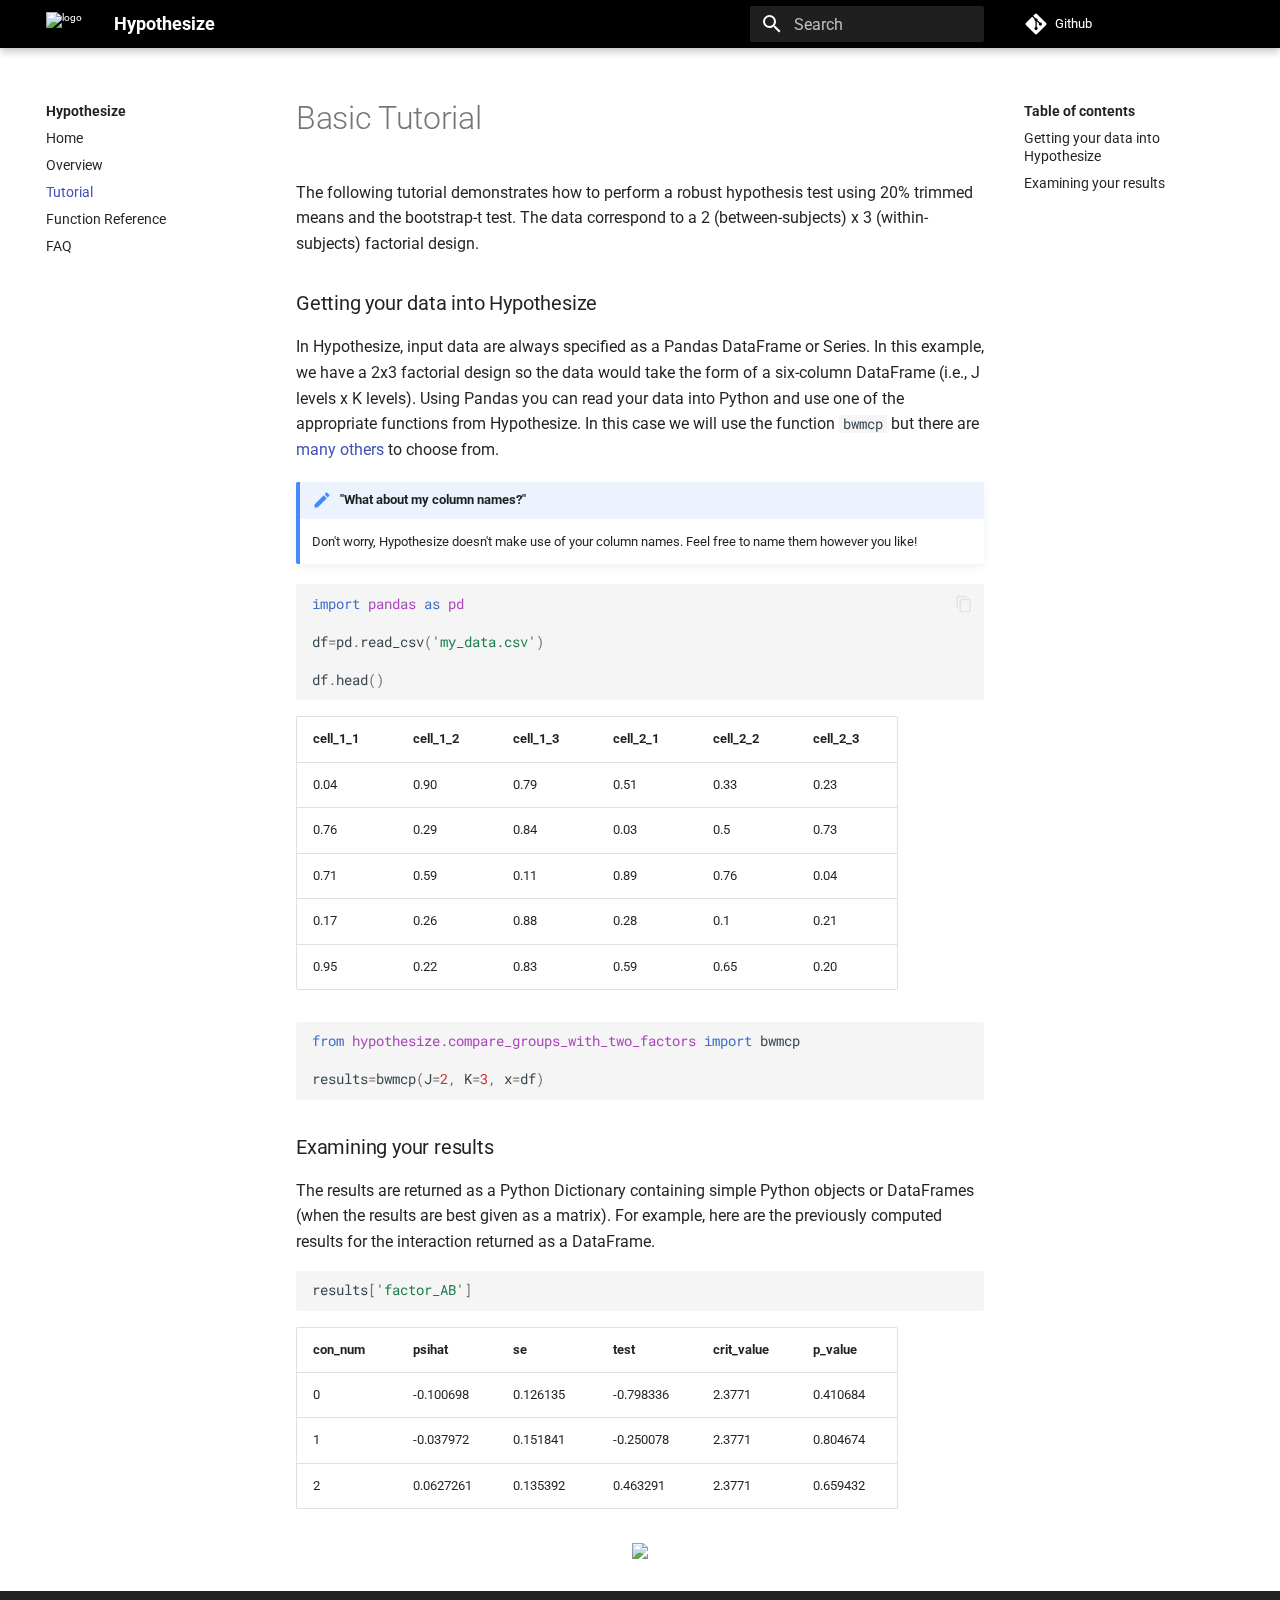
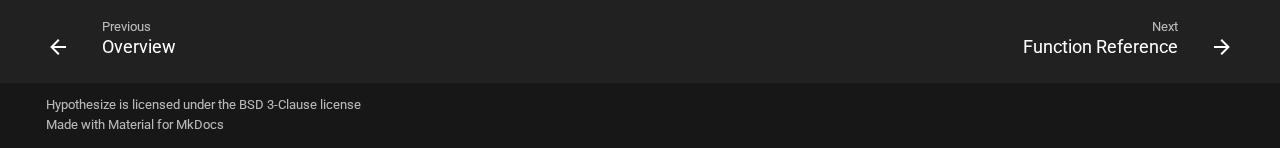
==== commit d5f81c49: "Deployed 3ce0842 with MkDocs version: 1.3.0" ====
--- a/basic_tutorial/index.html
+++ b/basic_tutorial/index.html
@@ -1,5 +1,3 @@
-
-
 
 <!doctype html>
 <html lang="en" class="no-js">
@@ -10,8 +8,8 @@
       
       
       
-      <link rel="shortcut icon" href="../img/vp_inv.png">
-      <meta name="generator" content="mkdocs-1.1, mkdocs-material-5.1.5">
+      <link rel="icon" href="../img/vp_inv.png">
+      <meta name="generator" content="mkdocs-1.3.0, mkdocs-material-8.2.14">
     
     
       
@@ -19,37 +17,36 @@
       
     
     
-      <link rel="stylesheet" href="../assets/stylesheets/main.df84b5fe.min.css">
-      
-        <link rel="stylesheet" href="../assets/stylesheets/palette.8435c73a.min.css">
-      
-      
-        
-        
-        <meta name="theme-color" content="">
-      
-    
-    
-    
-      
-        <link href="https://fonts.gstatic.com" rel="preconnect" crossorigin>
-        <link rel="stylesheet" href="https://fonts.googleapis.com/css?family=Roboto:300,400,400i,700%7CRoboto+Mono&display=fallback">
-        <style>body,input{font-family:"Roboto",-apple-system,BlinkMacSystemFont,Helvetica,Arial,sans-serif}code,kbd,pre{font-family:"Roboto Mono",SFMono-Regular,Consolas,Menlo,monospace}</style>
-      
-    
+      <link rel="stylesheet" href="../assets/stylesheets/main.3de6f41f.min.css">
+      
+        
+        <link rel="stylesheet" href="../assets/stylesheets/palette.cc9b2e1e.min.css">
+        
+          
+          
+          <meta name="theme-color" content="#000000">
+        
+      
+    
+    
+    
+      
+        
+        
+        <link rel="preconnect" href="https://fonts.gstatic.com" crossorigin>
+        <link rel="stylesheet" href="https://fonts.googleapis.com/css?family=Roboto:300,300i,400,400i,700,700i%7CRoboto+Mono:400,400i,700,700i&display=fallback">
+        <style>:root{--md-text-font:"Roboto";--md-code-font:"Roboto Mono"}</style>
+      
     
     
       <link rel="stylesheet" href="../stylesheets/al_extra.css">
     
       <link rel="stylesheet" href="https://unpkg.com/mermaid@7.1.2/dist/mermaid.css">
     
-    
-      
-        
-<link rel="preconnect dns-prefetch" href="https://www.google-analytics.com">
-<script>window.ga=window.ga||function(){(ga.q=ga.q||[]).push(arguments)},ga.l=+new Date,ga("create","UA-165284209-1","auto"),ga("set","anonymizeIp",!0),ga("send","pageview"),document.addEventListener("DOMContentLoaded",function(){document.forms.search&&document.forms.search.query.addEventListener("blur",function(){if(this.value){var e=document.location.pathname;ga("send","pageview",e+"?q="+this.value)}})}),document.addEventListener("DOMContentSwitch",function(){ga("send","pageview")})</script>
-<script async src="https://www.google-analytics.com/analytics.js"></script>
-      
+    <script>__md_scope=new URL("..",location),__md_get=(e,_=localStorage,t=__md_scope)=>JSON.parse(_.getItem(t.pathname+"."+e)),__md_set=(e,_,t=localStorage,a=__md_scope)=>{try{t.setItem(a.pathname+"."+e,JSON.stringify(_))}catch(e){}}</script>
+    
+      
+
     
     
   </head>
@@ -57,8 +54,13 @@
   
     
     
-    <body dir="ltr" data-md-color-primary="black" data-md-color-accent="red">
-  
+    
+    
+    
+    <body dir="ltr" data-md-color-scheme="" data-md-color-primary="black" data-md-color-accent="red">
+  
+    
+    
     <input class="md-toggle" data-md-toggle="drawer" type="checkbox" id="__drawer" autocomplete="off">
     <input class="md-toggle" data-md-toggle="search" type="checkbox" id="__search" autocomplete="off">
     <label class="md-overlay" for="__drawer"></label>
@@ -74,47 +76,57 @@
       
     </div>
     
-      <header class="md-header" data-md-component="header">
-  <nav class="md-header-nav md-grid" aria-label="Header">
-    <a href=".." title="Hypothesize" class="md-header-nav__button md-logo" aria-label="Hypothesize">
+    
+      
+
+<header class="md-header" data-md-component="header">
+  <nav class="md-header__inner md-grid" aria-label="Header">
+    <a href=".." title="Hypothesize" class="md-header__button md-logo" aria-label="Hypothesize" data-md-component="logo">
       
   <img src="../img/vp.png" alt="logo">
 
     </a>
-    <label class="md-header-nav__button md-icon" for="__drawer">
-      <svg xmlns="http://www.w3.org/2000/svg" viewBox="0 0 24 24"><path d="M3 6h18v2H3V6m0 5h18v2H3v-2m0 5h18v2H3v-2z"/></svg>
+    <label class="md-header__button md-icon" for="__drawer">
+      <svg xmlns="http://www.w3.org/2000/svg" viewBox="0 0 24 24"><path d="M3 6h18v2H3V6m0 5h18v2H3v-2m0 5h18v2H3v-2Z"/></svg>
     </label>
-    <div class="md-header-nav__title" data-md-component="header-title">
-      
-        <div class="md-header-nav__ellipsis">
-          <span class="md-header-nav__topic md-ellipsis">
+    <div class="md-header__title" data-md-component="header-title">
+      <div class="md-header__ellipsis">
+        <div class="md-header__topic">
+          <span class="md-ellipsis">
             Hypothesize
           </span>
-          <span class="md-header-nav__topic md-ellipsis">
+        </div>
+        <div class="md-header__topic" data-md-component="header-topic">
+          <span class="md-ellipsis">
             
               Tutorial
             
           </span>
         </div>
-      
-    </div>
-    
-      <label class="md-header-nav__button md-icon" for="__search">
-        <svg xmlns="http://www.w3.org/2000/svg" viewBox="0 0 24 24"><path d="M9.5 3A6.5 6.5 0 0116 9.5c0 1.61-.59 3.09-1.56 4.23l.27.27h.79l5 5-1.5 1.5-5-5v-.79l-.27-.27A6.516 6.516 0 019.5 16 6.5 6.5 0 013 9.5 6.5 6.5 0 019.5 3m0 2C7 5 5 7 5 9.5S7 14 9.5 14 14 12 14 9.5 12 5 9.5 5z"/></svg>
+      </div>
+    </div>
+    
+    
+    
+      <label class="md-header__button md-icon" for="__search">
+        <svg xmlns="http://www.w3.org/2000/svg" viewBox="0 0 24 24"><path d="M9.5 3A6.5 6.5 0 0 1 16 9.5c0 1.61-.59 3.09-1.56 4.23l.27.27h.79l5 5-1.5 1.5-5-5v-.79l-.27-.27A6.516 6.516 0 0 1 9.5 16 6.5 6.5 0 0 1 3 9.5 6.5 6.5 0 0 1 9.5 3m0 2C7 5 5 7 5 9.5S7 14 9.5 14 14 12 14 9.5 12 5 9.5 5Z"/></svg>
       </label>
-      
-<div class="md-search" data-md-component="search" role="dialog">
+      <div class="md-search" data-md-component="search" role="dialog">
   <label class="md-search__overlay" for="__search"></label>
   <div class="md-search__inner" role="search">
     <form class="md-search__form" name="search">
-      <input type="text" class="md-search__input" name="query" aria-label="Search" placeholder="Search" autocapitalize="off" autocorrect="off" autocomplete="off" spellcheck="false" data-md-component="search-query" data-md-state="active">
+      <input type="text" class="md-search__input" name="query" aria-label="Search" placeholder="Search" autocapitalize="off" autocorrect="off" autocomplete="off" spellcheck="false" data-md-component="search-query" required>
       <label class="md-search__icon md-icon" for="__search">
-        <svg xmlns="http://www.w3.org/2000/svg" viewBox="0 0 24 24"><path d="M9.5 3A6.5 6.5 0 0116 9.5c0 1.61-.59 3.09-1.56 4.23l.27.27h.79l5 5-1.5 1.5-5-5v-.79l-.27-.27A6.516 6.516 0 019.5 16 6.5 6.5 0 013 9.5 6.5 6.5 0 019.5 3m0 2C7 5 5 7 5 9.5S7 14 9.5 14 14 12 14 9.5 12 5 9.5 5z"/></svg>
-        <svg xmlns="http://www.w3.org/2000/svg" viewBox="0 0 24 24"><path d="M20 11v2H8l5.5 5.5-1.42 1.42L4.16 12l7.92-7.92L13.5 5.5 8 11h12z"/></svg>
+        <svg xmlns="http://www.w3.org/2000/svg" viewBox="0 0 24 24"><path d="M9.5 3A6.5 6.5 0 0 1 16 9.5c0 1.61-.59 3.09-1.56 4.23l.27.27h.79l5 5-1.5 1.5-5-5v-.79l-.27-.27A6.516 6.516 0 0 1 9.5 16 6.5 6.5 0 0 1 3 9.5 6.5 6.5 0 0 1 9.5 3m0 2C7 5 5 7 5 9.5S7 14 9.5 14 14 12 14 9.5 12 5 9.5 5Z"/></svg>
+        <svg xmlns="http://www.w3.org/2000/svg" viewBox="0 0 24 24"><path d="M20 11v2H8l5.5 5.5-1.42 1.42L4.16 12l7.92-7.92L13.5 5.5 8 11h12Z"/></svg>
       </label>
-      <button type="reset" class="md-search__icon md-icon" aria-label="Clear" data-md-component="search-reset" tabindex="-1">
-        <svg xmlns="http://www.w3.org/2000/svg" viewBox="0 0 24 24"><path d="M19 6.41L17.59 5 12 10.59 6.41 5 5 6.41 10.59 12 5 17.59 6.41 19 12 13.41 17.59 19 19 17.59 13.41 12 19 6.41z"/></svg>
-      </button>
+      <nav class="md-search__options" aria-label="Search">
+        
+        <button type="reset" class="md-search__icon md-icon" aria-label="Clear" tabindex="-1">
+          <svg xmlns="http://www.w3.org/2000/svg" viewBox="0 0 24 24"><path d="M19 6.41 17.59 5 12 10.59 6.41 5 5 6.41 10.59 12 5 17.59 6.41 19 12 13.41 17.59 19 19 17.59 13.41 12 19 6.41Z"/></svg>
+        </button>
+      </nav>
+      
     </form>
     <div class="md-search__output">
       <div class="md-search__scrollwrap" data-md-scrollfix>
@@ -130,12 +142,11 @@
 </div>
     
     
-      <div class="md-header-nav__source">
-        
-<a href="https://github.com/Alcampopiano/hypothesize" title="Go to repository" class="md-source">
+      <div class="md-header__source">
+        <a href="https://github.com/Alcampopiano/hypothesize" title="Go to repository" class="md-source" data-md-component="source">
   <div class="md-source__icon md-icon">
     
-    <svg xmlns="http://www.w3.org/2000/svg" viewBox="0 0 448 512"><path d="M439.55 236.05L244 40.45a28.87 28.87 0 00-40.81 0l-40.66 40.63 51.52 51.52c27.06-9.14 52.68 16.77 43.39 43.68l49.66 49.66c34.23-11.8 61.18 31 35.47 56.69-26.49 26.49-70.21-2.87-56-37.34L240.22 199v121.85c25.3 12.54 22.26 41.85 9.08 55a34.34 34.34 0 01-48.55 0c-17.57-17.6-11.07-46.91 11.25-56v-123c-20.8-8.51-24.6-30.74-18.64-45L142.57 101 8.45 235.14a28.86 28.86 0 000 40.81l195.61 195.6a28.86 28.86 0 0040.8 0l194.69-194.69a28.86 28.86 0 000-40.81z"/></svg>
+    <svg xmlns="http://www.w3.org/2000/svg" viewBox="0 0 448 512"><!--! Font Awesome Free 6.1.1 by @fontawesome - https://fontawesome.com License - https://fontawesome.com/license/free (Icons: CC BY 4.0, Fonts: SIL OFL 1.1, Code: MIT License) Copyright 2022 Fonticons, Inc.--><path d="M439.55 236.05 244 40.45a28.87 28.87 0 0 0-40.81 0l-40.66 40.63 51.52 51.52c27.06-9.14 52.68 16.77 43.39 43.68l49.66 49.66c34.23-11.8 61.18 31 35.47 56.69-26.49 26.49-70.21-2.87-56-37.34L240.22 199v121.85c25.3 12.54 22.26 41.85 9.08 55a34.34 34.34 0 0 1-48.55 0c-17.57-17.6-11.07-46.91 11.25-56v-123c-20.8-8.51-24.6-30.74-18.64-45L142.57 101 8.45 235.14a28.86 28.86 0 0 0 0 40.81l195.61 195.6a28.86 28.86 0 0 0 40.8 0l194.69-194.69a28.86 28.86 0 0 0 0-40.81z"/></svg>
   </div>
   <div class="md-source__repository">
     <i class="fa fa-github"></i> Github
@@ -144,25 +155,30 @@
       </div>
     
   </nav>
+  
 </header>
     
     <div class="md-container" data-md-component="container">
       
-        
-      
-      
+      
+        
+          
         
       
       <main class="md-main" data-md-component="main">
         <div class="md-main__inner md-grid">
           
             
-              <div class="md-sidebar md-sidebar--primary" data-md-component="navigation">
+              
+              <div class="md-sidebar md-sidebar--primary" data-md-component="sidebar" data-md-type="navigation" >
                 <div class="md-sidebar__scrollwrap">
                   <div class="md-sidebar__inner">
-                    <nav class="md-nav md-nav--primary" aria-label="Navigation" data-md-level="0">
+                    
+
+
+<nav class="md-nav md-nav--primary" aria-label="Navigation" data-md-level="0">
   <label class="md-nav__title" for="__drawer">
-    <a href=".." title="Hypothesize" class="md-nav__button md-logo" aria-label="Hypothesize">
+    <a href=".." title="Hypothesize" class="md-nav__button md-logo" aria-label="Hypothesize" data-md-component="logo">
       
   <img src="../img/vp.png" alt="logo">
 
@@ -171,11 +187,10 @@
   </label>
   
     <div class="md-nav__source">
-      
-<a href="https://github.com/Alcampopiano/hypothesize" title="Go to repository" class="md-source">
+      <a href="https://github.com/Alcampopiano/hypothesize" title="Go to repository" class="md-source" data-md-component="source">
   <div class="md-source__icon md-icon">
     
-    <svg xmlns="http://www.w3.org/2000/svg" viewBox="0 0 448 512"><path d="M439.55 236.05L244 40.45a28.87 28.87 0 00-40.81 0l-40.66 40.63 51.52 51.52c27.06-9.14 52.68 16.77 43.39 43.68l49.66 49.66c34.23-11.8 61.18 31 35.47 56.69-26.49 26.49-70.21-2.87-56-37.34L240.22 199v121.85c25.3 12.54 22.26 41.85 9.08 55a34.34 34.34 0 01-48.55 0c-17.57-17.6-11.07-46.91 11.25-56v-123c-20.8-8.51-24.6-30.74-18.64-45L142.57 101 8.45 235.14a28.86 28.86 0 000 40.81l195.61 195.6a28.86 28.86 0 0040.8 0l194.69-194.69a28.86 28.86 0 000-40.81z"/></svg>
+    <svg xmlns="http://www.w3.org/2000/svg" viewBox="0 0 448 512"><!--! Font Awesome Free 6.1.1 by @fontawesome - https://fontawesome.com License - https://fontawesome.com/license/free (Icons: CC BY 4.0, Fonts: SIL OFL 1.1, Code: MIT License) Copyright 2022 Fonticons, Inc.--><path d="M439.55 236.05 244 40.45a28.87 28.87 0 0 0-40.81 0l-40.66 40.63 51.52 51.52c27.06-9.14 52.68 16.77 43.39 43.68l49.66 49.66c34.23-11.8 61.18 31 35.47 56.69-26.49 26.49-70.21-2.87-56-37.34L240.22 199v121.85c25.3 12.54 22.26 41.85 9.08 55a34.34 34.34 0 0 1-48.55 0c-17.57-17.6-11.07-46.91 11.25-56v-123c-20.8-8.51-24.6-30.74-18.64-45L142.57 101 8.45 235.14a28.86 28.86 0 0 0 0 40.81l195.61 195.6a28.86 28.86 0 0 0 40.8 0l194.69-194.69a28.86 28.86 0 0 0 0-40.81z"/></svg>
   </div>
   <div class="md-source__repository">
     <i class="fa fa-github"></i> Github
@@ -189,65 +204,72 @@
       
       
 
-
-  <li class="md-nav__item">
-    <a href=".." title="Home" class="md-nav__link">
-      Home
-    </a>
-  </li>
-
-    
-      
-      
-      
-
-
-  <li class="md-nav__item">
-    <a href="../overview/" title="Overview" class="md-nav__link">
-      Overview
-    </a>
-  </li>
-
-    
-      
-      
-      
-
-  
-
-
-  <li class="md-nav__item md-nav__item--active">
-    
-    <input class="md-nav__toggle md-toggle" data-md-toggle="toc" type="checkbox" id="__toc">
-    
-      
-    
-    
-      <label class="md-nav__link md-nav__link--active" for="__toc">
+  
+  
+  
+    <li class="md-nav__item">
+      <a href=".." class="md-nav__link">
+        Home
+      </a>
+    </li>
+  
+
+    
+      
+      
+      
+
+  
+  
+  
+    <li class="md-nav__item">
+      <a href="../overview/" class="md-nav__link">
+        Overview
+      </a>
+    </li>
+  
+
+    
+      
+      
+      
+
+  
+  
+    
+  
+  
+    <li class="md-nav__item md-nav__item--active">
+      
+      <input class="md-nav__toggle md-toggle" data-md-toggle="toc" type="checkbox" id="__toc">
+      
+      
+        
+      
+      
+        <label class="md-nav__link md-nav__link--active" for="__toc">
+          Tutorial
+          <span class="md-nav__icon md-icon"></span>
+        </label>
+      
+      <a href="./" class="md-nav__link md-nav__link--active">
         Tutorial
-        <span class="md-nav__icon md-icon">
-          <svg xmlns="http://www.w3.org/2000/svg" viewBox="0 0 24 24"><path d="M3 9h14V7H3v2m0 4h14v-2H3v2m0 4h14v-2H3v2m16 0h2v-2h-2v2m0-10v2h2V7h-2m0 6h2v-2h-2v2z"/></svg>
-        </span>
-      </label>
-    
-    <a href="./" title="Tutorial" class="md-nav__link md-nav__link--active">
-      Tutorial
-    </a>
-    
-      
+      </a>
+      
+        
+
 <nav class="md-nav md-nav--secondary" aria-label="Table of contents">
   
   
+  
     
   
   
     <label class="md-nav__title" for="__toc">
-      <span class="md-nav__icon md-icon">
-        <svg xmlns="http://www.w3.org/2000/svg" viewBox="0 0 24 24"><path d="M20 11v2H8l5.5 5.5-1.42 1.42L4.16 12l7.92-7.92L13.5 5.5 8 11h12z"/></svg>
-      </span>
+      <span class="md-nav__icon md-icon"></span>
       Table of contents
     </label>
-    <ul class="md-nav__list" data-md-scrollfix>
+    <ul class="md-nav__list" data-md-component="toc" data-md-scrollfix>
       
         <li class="md-nav__item">
   <a href="#getting-your-data-into-hypothesize" class="md-nav__link">
@@ -266,32 +288,39 @@
     </ul>
   
 </nav>
-    
-  </li>
-
-    
-      
-      
-      
-
-
-  <li class="md-nav__item">
-    <a href="../function_guide/" title="Function Reference" class="md-nav__link">
-      Function Reference
-    </a>
-  </li>
-
-    
-      
-      
-      
-
-
-  <li class="md-nav__item">
-    <a href="../FAQ/" title="FAQ" class="md-nav__link">
-      FAQ
-    </a>
-  </li>
+      
+    </li>
+  
+
+    
+      
+      
+      
+
+  
+  
+  
+    <li class="md-nav__item">
+      <a href="../function_guide/" class="md-nav__link">
+        Function Reference
+      </a>
+    </li>
+  
+
+    
+      
+      
+      
+
+  
+  
+  
+    <li class="md-nav__item">
+      <a href="../FAQ/" class="md-nav__link">
+        FAQ
+      </a>
+    </li>
+  
 
     
   </ul>
@@ -301,23 +330,24 @@
               </div>
             
             
-              <div class="md-sidebar md-sidebar--secondary" data-md-component="toc">
+              
+              <div class="md-sidebar md-sidebar--secondary" data-md-component="sidebar" data-md-type="toc" >
                 <div class="md-sidebar__scrollwrap">
                   <div class="md-sidebar__inner">
                     
+
 <nav class="md-nav md-nav--secondary" aria-label="Table of contents">
   
   
+  
     
   
   
     <label class="md-nav__title" for="__toc">
-      <span class="md-nav__icon md-icon">
-        <svg xmlns="http://www.w3.org/2000/svg" viewBox="0 0 24 24"><path d="M20 11v2H8l5.5 5.5-1.42 1.42L4.16 12l7.92-7.92L13.5 5.5 8 11h12z"/></svg>
-      </span>
+      <span class="md-nav__icon md-icon"></span>
       Table of contents
     </label>
-    <ul class="md-nav__list" data-md-scrollfix>
+    <ul class="md-nav__list" data-md-component="toc" data-md-scrollfix>
       
         <li class="md-nav__item">
   <a href="#getting-your-data-into-hypothesize" class="md-nav__link">
@@ -341,15 +371,13 @@
               </div>
             
           
-          <div class="md-content">
+          <div class="md-content" data-md-component="content">
             <article class="md-content__inner md-typeset">
               
                 
-                
-                  
-                
-                
-                <h1 id="basic-tutorial">Basic Tutorial<a class="headerlink" href="#basic-tutorial" title="Permanent link">&para;</a></h1>
+
+
+<h1 id="basic-tutorial">Basic Tutorial<a class="headerlink" href="#basic-tutorial" title="Permanent link">&para;</a></h1>
 <p>The following tutorial demonstrates how to perform a 
 robust hypothesis test using 20% trimmed means and 
 the bootstrap-t test. The data correspond to a 
@@ -371,7 +399,6 @@
 
 <span class="n">df</span><span class="o">.</span><span class="n">head</span><span class="p">()</span> 
 </code></pre></div>
-
 <table>
 <thead>
 <tr>
@@ -430,14 +457,12 @@
 
 <span class="n">results</span><span class="o">=</span><span class="n">bwmcp</span><span class="p">(</span><span class="n">J</span><span class="o">=</span><span class="mi">2</span><span class="p">,</span> <span class="n">K</span><span class="o">=</span><span class="mi">3</span><span class="p">,</span> <span class="n">x</span><span class="o">=</span><span class="n">df</span><span class="p">)</span>
 </code></pre></div>
-
 <h3 id="examining-your-results">Examining your results<a class="headerlink" href="#examining-your-results" title="Permanent link">&para;</a></h3>
 <p>The results are returned as a Python Dictionary containing simple Python objects
  or DataFrames (when the results are best given as a matrix). For example, here are the 
  previously computed results for the interaction returned as a DataFrame.</p>
 <div class="highlight"><pre><span></span><code><span class="n">results</span><span class="p">[</span><span class="s1">&#39;factor_AB&#39;</span><span class="p">]</span>
 </code></pre></div>
-
 <table>
 <thead>
 <tr>
@@ -476,91 +501,82 @@
 </tr>
 </tbody>
 </table>
-<p><br></p>
-<p><a href="https://colab.research.google.com/github/Alcampopiano/hypothesize/blob/master/examples/hypothesize_notebook_for_colab.ipynb" 
-target="_blank" class="button">Try more examples in Colab!</a></p>
-                
-              
-              
-                
-
+<p><a href="https://deepnote.com/launch?name=hypothesize_examples&url=https://github.com/Alcampopiano/hypothesize/blob/master/examples/hypothesize_notebook_general_examples.ipynb"
+target="_blank" class="button"><img src="https://deepnote.com/buttons/launch-in-deepnote-white.svg">
+</a></p>
 
               
             </article>
           </div>
         </div>
+        
       </main>
       
-        
-<footer class="md-footer">
-  
-    <div class="md-footer-nav">
-      <nav class="md-footer-nav__inner md-grid" aria-label="Footer">
-        
-          <a href="../overview/" title="Overview" class="md-footer-nav__link md-footer-nav__link--prev" rel="prev">
-            <div class="md-footer-nav__button md-icon">
-              <svg xmlns="http://www.w3.org/2000/svg" viewBox="0 0 24 24"><path d="M20 11v2H8l5.5 5.5-1.42 1.42L4.16 12l7.92-7.92L13.5 5.5 8 11h12z"/></svg>
+        <footer class="md-footer">
+  
+    <nav class="md-footer__inner md-grid" aria-label="Footer">
+      
+        
+        <a href="../overview/" class="md-footer__link md-footer__link--prev" aria-label="Previous: Overview" rel="prev">
+          <div class="md-footer__button md-icon">
+            <svg xmlns="http://www.w3.org/2000/svg" viewBox="0 0 24 24"><path d="M20 11v2H8l5.5 5.5-1.42 1.42L4.16 12l7.92-7.92L13.5 5.5 8 11h12Z"/></svg>
+          </div>
+          <div class="md-footer__title">
+            <div class="md-ellipsis">
+              <span class="md-footer__direction">
+                Previous
+              </span>
+              Overview
             </div>
-            <div class="md-footer-nav__title">
-              <div class="md-ellipsis">
-                <span class="md-footer-nav__direction">
-                  Previous
-                </span>
-                Overview
-              </div>
+          </div>
+        </a>
+      
+      
+        
+        <a href="../function_guide/" class="md-footer__link md-footer__link--next" aria-label="Next: Function Reference" rel="next">
+          <div class="md-footer__title">
+            <div class="md-ellipsis">
+              <span class="md-footer__direction">
+                Next
+              </span>
+              Function Reference
             </div>
-          </a>
-        
-        
-          <a href="../function_guide/" title="Function Reference" class="md-footer-nav__link md-footer-nav__link--next" rel="next">
-            <div class="md-footer-nav__title">
-              <div class="md-ellipsis">
-                <span class="md-footer-nav__direction">
-                  Next
-                </span>
-                Function Reference
-              </div>
-            </div>
-            <div class="md-footer-nav__button md-icon">
-              <svg xmlns="http://www.w3.org/2000/svg" viewBox="0 0 24 24"><path d="M4 11v2h12l-5.5 5.5 1.42 1.42L19.84 12l-7.92-7.92L10.5 5.5 16 11H4z"/></svg>
-            </div>
-          </a>
-        
-      </nav>
-    </div>
+          </div>
+          <div class="md-footer__button md-icon">
+            <svg xmlns="http://www.w3.org/2000/svg" viewBox="0 0 24 24"><path d="M4 11v2h12l-5.5 5.5 1.42 1.42L19.84 12l-7.92-7.92L10.5 5.5 16 11H4Z"/></svg>
+          </div>
+        </a>
+      
+    </nav>
   
   <div class="md-footer-meta md-typeset">
     <div class="md-footer-meta__inner md-grid">
-      <div class="md-footer-copyright">
-        
-          <div class="md-footer-copyright__highlight">
-            Hypothesize is licensed under the <a href='https://github.com/Alcampopiano/hypothesize/blob/master/LICENSE'>BSD 3-Clause license
-          </div>
-        
-        Made with
-        <a href="https://squidfunk.github.io/mkdocs-material/" target="_blank" rel="noopener">
-          Material for MkDocs
-        </a>
-      </div>
+      <div class="md-copyright">
+  
+    <div class="md-copyright__highlight">
+      Hypothesize is licensed under the <a href='https://github.com/Alcampopiano/hypothesize/blob/master/LICENSE'>BSD 3-Clause license
+    </div>
+  
+  
+    Made with
+    <a href="https://squidfunk.github.io/mkdocs-material/" target="_blank" rel="noopener">
+      Material for MkDocs
+    </a>
+  
+</div>
       
     </div>
   </div>
 </footer>
       
     </div>
-    
-      <script src="../assets/javascripts/vendor.83fe6e3c.min.js"></script>
-      <script src="../assets/javascripts/bundle.7e1cb91c.min.js"></script><script id="__lang" type="application/json">{"clipboard.copy": "Copy to clipboard", "clipboard.copied": "Copied to clipboard", "search.config.lang": "en", "search.config.pipeline": "trimmer, stopWordFilter", "search.config.separator": "[\\s\\-]+", "search.result.placeholder": "Type to start searching", "search.result.none": "No matching documents", "search.result.one": "1 matching document", "search.result.other": "# matching documents"}</script>
-      
-      <script>
-        app = initialize({
-          base: "..",
-          features: [],
-          search: Object.assign({
-            worker: "../assets/javascripts/worker/search.37585f48.min.js"
-          }, typeof search !== "undefined" && search)
-        })
-      </script>
+    <div class="md-dialog" data-md-component="dialog">
+      <div class="md-dialog__inner md-typeset"></div>
+    </div>
+    <script id="__config" type="application/json">{"base": "..", "features": [], "search": "../assets/javascripts/workers/search.2a1c317c.min.js", "translations": {"clipboard.copied": "Copied to clipboard", "clipboard.copy": "Copy to clipboard", "search.config.lang": "en", "search.config.pipeline": "trimmer, stopWordFilter", "search.config.separator": "[\\s\\-]+", "search.placeholder": "Search", "search.result.more.one": "1 more on this page", "search.result.more.other": "# more on this page", "search.result.none": "No matching documents", "search.result.one": "1 matching document", "search.result.other": "# matching documents", "search.result.placeholder": "Type to start searching", "search.result.term.missing": "Missing", "select.version.title": "Select version"}}</script>
+    
+    
+      <script src="../assets/javascripts/bundle.c2e1ee47.min.js"></script>
       
         <script src="https://unpkg.com/mermaid@7.1.2/dist/mermaid.min.js"></script>
       
--- a/assets/stylesheets/main.3de6f41f.min.css
+++ b/assets/stylesheets/main.3de6f41f.min.css
@@ -0,0 +1 @@
+@charset "UTF-8";html{-webkit-text-size-adjust:none;-moz-text-size-adjust:none;-ms-text-size-adjust:none;text-size-adjust:none;box-sizing:border-box}*,:after,:before{box-sizing:inherit}@media (prefers-reduced-motion){*,:after,:before{transition:none!important}}body{margin:0}a,button,input,label{-webkit-tap-highlight-color:transparent}a{color:inherit;text-decoration:none}hr{border:0;box-sizing:initial;display:block;height:.05rem;overflow:visible;padding:0}small{font-size:80%}sub,sup{line-height:1em}img{border-style:none}table{border-collapse:initial;border-spacing:0}td,th{font-weight:400;vertical-align:top}button{background:transparent;border:0;font-family:inherit;font-size:inherit;margin:0;padding:0}input{border:0;outline:none}:root{--md-default-fg-color:rgba(0,0,0,.87);--md-default-fg-color--light:rgba(0,0,0,.54);--md-default-fg-color--lighter:rgba(0,0,0,.32);--md-default-fg-color--lightest:rgba(0,0,0,.07);--md-default-bg-color:#fff;--md-default-bg-color--light:hsla(0,0%,100%,.7);--md-default-bg-color--lighter:hsla(0,0%,100%,.3);--md-default-bg-color--lightest:hsla(0,0%,100%,.12);--md-primary-fg-color:#4051b5;--md-primary-fg-color--light:#5d6cc0;--md-primary-fg-color--dark:#303fa1;--md-primary-bg-color:#fff;--md-primary-bg-color--light:hsla(0,0%,100%,.7);--md-accent-fg-color:#526cfe;--md-accent-fg-color--transparent:rgba(82,108,254,.1);--md-accent-bg-color:#fff;--md-accent-bg-color--light:hsla(0,0%,100%,.7);--md-shadow-z1:0 0.2rem 0.5rem rgba(0,0,0,.05),0 0 0.05rem rgba(0,0,0,.1);--md-shadow-z2:0 0.2rem 0.5rem rgba(0,0,0,.1),0 0 0.05rem rgba(0,0,0,.25);--md-shadow-z3:0 0.2rem 0.5rem rgba(0,0,0,.2),0 0 0.05rem rgba(0,0,0,.35)}:root>*{--md-code-fg-color:#36464e;--md-code-bg-color:#f5f5f5;--md-code-hl-color:rgba(255,255,0,.5);--md-code-hl-number-color:#d52a2a;--md-code-hl-special-color:#db1457;--md-code-hl-function-color:#a846b9;--md-code-hl-constant-color:#6e59d9;--md-code-hl-keyword-color:#3f6ec6;--md-code-hl-string-color:#1c7d4d;--md-code-hl-name-color:var(--md-code-fg-color);--md-code-hl-operator-color:var(--md-default-fg-color--light);--md-code-hl-punctuation-color:var(--md-default-fg-color--light);--md-code-hl-comment-color:var(--md-default-fg-color--light);--md-code-hl-generic-color:var(--md-default-fg-color--light);--md-code-hl-variable-color:var(--md-default-fg-color--light);--md-typeset-color:var(--md-default-fg-color);--md-typeset-a-color:var(--md-primary-fg-color);--md-typeset-mark-color:rgba(255,255,0,.5);--md-typeset-del-color:rgba(245,80,61,.15);--md-typeset-ins-color:rgba(11,213,112,.15);--md-typeset-kbd-color:#fafafa;--md-typeset-kbd-accent-color:#fff;--md-typeset-kbd-border-color:#b8b8b8;--md-typeset-table-color:rgba(0,0,0,.12);--md-admonition-fg-color:var(--md-default-fg-color);--md-admonition-bg-color:var(--md-default-bg-color);--md-footer-fg-color:#fff;--md-footer-fg-color--light:hsla(0,0%,100%,.7);--md-footer-fg-color--lighter:hsla(0,0%,100%,.3);--md-footer-bg-color:rgba(0,0,0,.87);--md-footer-bg-color--dark:rgba(0,0,0,.32)}.md-icon svg{fill:currentcolor;display:block;height:1.2rem;width:1.2rem}body{-webkit-font-smoothing:antialiased;-moz-osx-font-smoothing:grayscale;--md-text-font-family:var(--md-text-font,_),-apple-system,BlinkMacSystemFont,Helvetica,Arial,sans-serif;--md-code-font-family:var(--md-code-font,_),SFMono-Regular,Consolas,Menlo,monospace}body,input{font-feature-settings:"kern","liga";font-family:var(--md-text-font-family)}body,code,input,kbd,pre{color:var(--md-typeset-color)}code,kbd,pre{font-feature-settings:"kern";font-family:var(--md-code-font-family)}:root{--md-typeset-table-sort-icon:url('data:image/svg+xml;charset=utf-8,<svg xmlns="http://www.w3.org/2000/svg" viewBox="0 0 24 24"><path d="m18 21-4-4h3V7h-3l4-4 4 4h-3v10h3M2 19v-2h10v2M2 13v-2h7v2M2 7V5h4v2H2Z"/></svg>');--md-typeset-table-sort-icon--asc:url('data:image/svg+xml;charset=utf-8,<svg xmlns="http://www.w3.org/2000/svg" viewBox="0 0 24 24"><path d="M19 17h3l-4 4-4-4h3V3h2M2 17h10v2H2M6 5v2H2V5m0 6h7v2H2v-2Z"/></svg>');--md-typeset-table-sort-icon--desc:url('data:image/svg+xml;charset=utf-8,<svg xmlns="http://www.w3.org/2000/svg" viewBox="0 0 24 24"><path d="M19 7h3l-4-4-4 4h3v14h2M2 17h10v2H2M6 5v2H2V5m0 6h7v2H2v-2Z"/></svg>')}.md-typeset{-webkit-print-color-adjust:exact;-moz-print-color-adjust:exact;color-adjust:exact;font-size:.8rem;line-height:1.6}@media print{.md-typeset{font-size:.68rem}}.md-typeset blockquote,.md-typeset dl,.md-typeset figure,.md-typeset ol,.md-typeset pre,.md-typeset ul{margin-bottom:1em;margin-top:1em}.md-typeset h1{color:var(--md-default-fg-color--light);font-size:2em;line-height:1.3;margin:0 0 1.25em}.md-typeset h1,.md-typeset h2{font-weight:300;letter-spacing:-.01em}.md-typeset h2{font-size:1.5625em;line-height:1.4;margin:1.6em 0 .64em}.md-typeset h3{font-size:1.25em;font-weight:400;letter-spacing:-.01em;line-height:1.5;margin:1.6em 0 .8em}.md-typeset h2+h3{margin-top:.8em}.md-typeset h4{font-weight:700;letter-spacing:-.01em;margin:1em 0}.md-typeset h5,.md-typeset h6{color:var(--md-default-fg-color--light);font-size:.8em;font-weight:700;letter-spacing:-.01em;margin:1.25em 0}.md-typeset h5{text-transform:uppercase}.md-typeset hr{border-bottom:.05rem solid var(--md-default-fg-color--lightest);display:flow-root;margin:1.5em 0}.md-typeset a{color:var(--md-typeset-a-color);word-break:break-word}.md-typeset a,.md-typeset a:before{transition:color 125ms}.md-typeset a:focus,.md-typeset a:hover{color:var(--md-accent-fg-color)}.md-typeset a:focus code,.md-typeset a:hover code{background-color:var(--md-accent-fg-color--transparent)}.md-typeset a code{color:currentcolor;transition:background-color 125ms}.md-typeset a.focus-visible{outline-color:var(--md-accent-fg-color);outline-offset:.2rem}.md-typeset code,.md-typeset kbd,.md-typeset pre{color:var(--md-code-fg-color);direction:ltr}@media print{.md-typeset code,.md-typeset kbd,.md-typeset pre{white-space:pre-wrap}}.md-typeset code{background-color:var(--md-code-bg-color);border-radius:.1rem;-webkit-box-decoration-break:clone;box-decoration-break:clone;font-size:.85em;padding:0 .2941176471em;word-break:break-word}.md-typeset code:not(.focus-visible){-webkit-tap-highlight-color:transparent;outline:none}.md-typeset pre{display:flow-root;line-height:1.4;position:relative}.md-typeset pre>code{-webkit-box-decoration-break:slice;box-decoration-break:slice;box-shadow:none;display:block;margin:0;outline-color:var(--md-accent-fg-color);overflow:auto;padding:.7720588235em 1.1764705882em;scrollbar-color:var(--md-default-fg-color--lighter) transparent;scrollbar-width:thin;touch-action:auto;word-break:normal}.md-typeset pre>code:hover{scrollbar-color:var(--md-accent-fg-color) transparent}.md-typeset pre>code::-webkit-scrollbar{height:.2rem;width:.2rem}.md-typeset pre>code::-webkit-scrollbar-thumb{background-color:var(--md-default-fg-color--lighter)}.md-typeset pre>code::-webkit-scrollbar-thumb:hover{background-color:var(--md-accent-fg-color)}.md-typeset kbd{background-color:var(--md-typeset-kbd-color);border-radius:.1rem;box-shadow:0 .1rem 0 .05rem var(--md-typeset-kbd-border-color),0 .1rem 0 var(--md-typeset-kbd-border-color),0 -.1rem .2rem var(--md-typeset-kbd-accent-color) inset;color:var(--md-default-fg-color);display:inline-block;font-size:.75em;padding:0 .6666666667em;vertical-align:text-top;word-break:break-word}.md-typeset mark{background-color:var(--md-typeset-mark-color);-webkit-box-decoration-break:clone;box-decoration-break:clone;color:inherit;word-break:break-word}.md-typeset abbr{border-bottom:.05rem dotted var(--md-default-fg-color--light);cursor:help;text-decoration:none}@media (hover:none){.md-typeset abbr{position:relative}.md-typeset abbr[title]:-webkit-any(:focus,:hover):after{background-color:var(--md-default-fg-color);border-radius:.1rem;box-shadow:var(--md-shadow-z3);color:var(--md-default-bg-color);content:attr(title);display:inline-block;font-size:.7rem;margin-top:2em;max-width:80%;min-width:-webkit-max-content;min-width:max-content;padding:.2rem .3rem;position:absolute;width:auto}.md-typeset abbr[title]:-moz-any(:focus,:hover):after{background-color:var(--md-default-fg-color);border-radius:.1rem;box-shadow:var(--md-shadow-z3);color:var(--md-default-bg-color);content:attr(title);display:inline-block;font-size:.7rem;margin-top:2em;max-width:80%;min-width:-moz-max-content;min-width:max-content;padding:.2rem .3rem;position:absolute;width:auto}[dir=ltr] .md-typeset abbr[title]:-webkit-any(:focus,:hover):after{left:0}[dir=ltr] .md-typeset abbr[title]:-moz-any(:focus,:hover):after{left:0}[dir=ltr] .md-typeset abbr[title]:is(:focus,:hover):after{left:0}[dir=rtl] .md-typeset abbr[title]:-webkit-any(:focus,:hover):after{right:0}[dir=rtl] .md-typeset abbr[title]:-moz-any(:focus,:hover):after{right:0}[dir=rtl] .md-typeset abbr[title]:is(:focus,:hover):after{right:0}.md-typeset abbr[title]:is(:focus,:hover):after{background-color:var(--md-default-fg-color);border-radius:.1rem;box-shadow:var(--md-shadow-z3);color:var(--md-default-bg-color);content:attr(title);display:inline-block;font-size:.7rem;margin-top:2em;max-width:80%;min-width:-webkit-max-content;min-width:-moz-max-content;min-width:max-content;padding:.2rem .3rem;position:absolute;width:auto}}.md-typeset small{opacity:.75}[dir=ltr] .md-typeset sub,[dir=ltr] .md-typeset sup{margin-left:.078125em}[dir=rtl] .md-typeset sub,[dir=rtl] .md-typeset sup{margin-right:.078125em}[dir=ltr] .md-typeset blockquote{padding-left:.6rem}[dir=rtl] .md-typeset blockquote{padding-right:.6rem}[dir=ltr] .md-typeset blockquote{border-left:.2rem solid var(--md-default-fg-color--lighter)}[dir=rtl] .md-typeset blockquote{border-right:.2rem solid var(--md-default-fg-color--lighter)}.md-typeset blockquote{color:var(--md-default-fg-color--light);margin-left:0;margin-right:0}.md-typeset ul{list-style-type:disc}[dir=ltr] .md-typeset ol,[dir=ltr] .md-typeset ul{margin-left:.625em}[dir=rtl] .md-typeset ol,[dir=rtl] .md-typeset ul{margin-right:.625em}.md-typeset ol,.md-typeset ul{padding:0}.md-typeset ol:not([hidden]),.md-typeset ul:not([hidden]){display:flow-root}.md-typeset ol ol,.md-typeset ul ol{list-style-type:lower-alpha}.md-typeset ol ol ol,.md-typeset ul ol ol{list-style-type:lower-roman}[dir=ltr] .md-typeset ol li,[dir=ltr] .md-typeset ul li{margin-left:1.25em}[dir=rtl] .md-typeset ol li,[dir=rtl] .md-typeset ul li{margin-right:1.25em}.md-typeset ol li,.md-typeset ul li{margin-bottom:.5em}.md-typeset ol li blockquote,.md-typeset ol li p,.md-typeset ul li blockquote,.md-typeset ul li p{margin:.5em 0}.md-typeset ol li:last-child,.md-typeset ul li:last-child{margin-bottom:0}.md-typeset ol li :-webkit-any(ul,ol),.md-typeset ul li :-webkit-any(ul,ol){margin-bottom:.5em;margin-top:.5em}.md-typeset ol li :-moz-any(ul,ol),.md-typeset ul li :-moz-any(ul,ol){margin-bottom:.5em;margin-top:.5em}[dir=ltr] .md-typeset ol li :-webkit-any(ul,ol),[dir=ltr] .md-typeset ul li :-webkit-any(ul,ol){margin-left:.625em}[dir=ltr] .md-typeset ol li :-moz-any(ul,ol),[dir=ltr] .md-typeset ul li :-moz-any(ul,ol){margin-left:.625em}[dir=ltr] .md-typeset ol li :is(ul,ol),[dir=ltr] .md-typeset ul li :is(ul,ol){margin-left:.625em}[dir=rtl] .md-typeset ol li :-webkit-any(ul,ol),[dir=rtl] .md-typeset ul li :-webkit-any(ul,ol){margin-right:.625em}[dir=rtl] .md-typeset ol li :-moz-any(ul,ol),[dir=rtl] .md-typeset ul li :-moz-any(ul,ol){margin-right:.625em}[dir=rtl] .md-typeset ol li :is(ul,ol),[dir=rtl] .md-typeset ul li :is(ul,ol){margin-right:.625em}.md-typeset ol li :is(ul,ol),.md-typeset ul li :is(ul,ol){margin-bottom:.5em;margin-top:.5em}[dir=ltr] .md-typeset dd{margin-left:1.875em}[dir=rtl] .md-typeset dd{margin-right:1.875em}.md-typeset dd{margin-bottom:1.5em;margin-top:1em}.md-typeset img,.md-typeset svg{height:auto;max-width:100%}.md-typeset img[align=left],.md-typeset svg[align=left]{margin:1em 1em 1em 0}.md-typeset img[align=right],.md-typeset svg[align=right]{margin:1em 0 1em 1em}.md-typeset img[align]:only-child,.md-typeset svg[align]:only-child{margin-top:0}.md-typeset img[src$="#gh-dark-mode-only"],.md-typeset img[src$="#only-dark"]{display:none}.md-typeset figure{display:flow-root;margin:1em auto;max-width:100%;text-align:center;width:-webkit-fit-content;width:-moz-fit-content;width:fit-content}.md-typeset figure img{display:block}.md-typeset figcaption{font-style:italic;margin:1em auto;max-width:24rem}.md-typeset iframe{max-width:100%}.md-typeset table:not([class]){background-color:var(--md-default-bg-color);border:.05rem solid var(--md-typeset-table-color);border-radius:.1rem;display:inline-block;font-size:.64rem;max-width:100%;overflow:auto;touch-action:auto}@media print{.md-typeset table:not([class]){display:table}}.md-typeset table:not([class])+*{margin-top:1.5em}.md-typeset table:not([class]) :-webkit-any(th,td)>:first-child{margin-top:0}.md-typeset table:not([class]) :-moz-any(th,td)>:first-child{margin-top:0}.md-typeset table:not([class]) :is(th,td)>:first-child{margin-top:0}.md-typeset table:not([class]) :-webkit-any(th,td)>:last-child{margin-bottom:0}.md-typeset table:not([class]) :-moz-any(th,td)>:last-child{margin-bottom:0}.md-typeset table:not([class]) :is(th,td)>:last-child{margin-bottom:0}.md-typeset table:not([class]) :-webkit-any(th,td):not([align]){text-align:left}.md-typeset table:not([class]) :-moz-any(th,td):not([align]){text-align:left}.md-typeset table:not([class]) :is(th,td):not([align]){text-align:left}[dir=rtl] .md-typeset table:not([class]) :-webkit-any(th,td):not([align]){text-align:right}[dir=rtl] .md-typeset table:not([class]) :-moz-any(th,td):not([align]){text-align:right}[dir=rtl] .md-typeset table:not([class]) :is(th,td):not([align]){text-align:right}.md-typeset table:not([class]) th{font-weight:700;min-width:5rem;padding:.9375em 1.25em;vertical-align:top}.md-typeset table:not([class]) th a{color:inherit}.md-typeset table:not([class]) td{border-top:.05rem solid var(--md-typeset-table-color);padding:.9375em 1.25em;vertical-align:top}.md-typeset table:not([class]) tbody tr{transition:background-color 125ms}.md-typeset table:not([class]) tbody tr:hover{background-color:rgba(0,0,0,.035);box-shadow:0 .05rem 0 var(--md-default-bg-color) inset}.md-typeset table:not([class]) a{word-break:normal}.md-typeset table th[role=columnheader]{cursor:pointer}[dir=ltr] .md-typeset table th[role=columnheader]:after{margin-left:.5em}[dir=rtl] .md-typeset table th[role=columnheader]:after{margin-right:.5em}.md-typeset table th[role=columnheader]:after{content:"";display:inline-block;height:1.2em;-webkit-mask-image:var(--md-typeset-table-sort-icon);mask-image:var(--md-typeset-table-sort-icon);-webkit-mask-repeat:no-repeat;mask-repeat:no-repeat;-webkit-mask-size:contain;mask-size:contain;transition:background-color 125ms;vertical-align:text-bottom;width:1.2em}.md-typeset table th[role=columnheader]:hover:after{background-color:var(--md-default-fg-color--lighter)}.md-typeset table th[role=columnheader][aria-sort=ascending]:after{background-color:var(--md-default-fg-color--light);-webkit-mask-image:var(--md-typeset-table-sort-icon--asc);mask-image:var(--md-typeset-table-sort-icon--asc)}.md-typeset table th[role=columnheader][aria-sort=descending]:after{background-color:var(--md-default-fg-color--light);-webkit-mask-image:var(--md-typeset-table-sort-icon--desc);mask-image:var(--md-typeset-table-sort-icon--desc)}.md-typeset__scrollwrap{margin:1em -.8rem;overflow-x:auto;touch-action:auto}.md-typeset__table{display:inline-block;margin-bottom:.5em;padding:0 .8rem}@media print{.md-typeset__table{display:block}}html .md-typeset__table table{display:table;margin:0;overflow:hidden;width:100%}@media screen and (max-width:44.9375em){.md-content__inner>pre{margin:1em -.8rem}.md-content__inner>pre code{border-radius:0}}.md-banner{background-color:var(--md-footer-bg-color);color:var(--md-footer-fg-color);overflow:auto}@media print{.md-banner{display:none}}.md-banner--warning{background:var(--md-typeset-mark-color);color:var(--md-default-fg-color)}.md-banner__inner{font-size:.7rem;margin:.6rem auto;padding:0 .8rem}html{font-size:125%;height:100%;overflow-x:hidden}@media screen and (min-width:100em){html{font-size:137.5%}}@media screen and (min-width:125em){html{font-size:150%}}body{background-color:var(--md-default-bg-color);display:flex;flex-direction:column;font-size:.5rem;min-height:100%;position:relative;width:100%}@media print{body{display:block}}@media screen and (max-width:59.9375em){body[data-md-state=lock]{position:fixed}}.md-grid{margin-left:auto;margin-right:auto;max-width:61rem}.md-container{display:flex;flex-direction:column;flex-grow:1}@media print{.md-container{display:block}}.md-main{flex-grow:1}.md-main__inner{display:flex;height:100%;margin-top:1.5rem}.md-ellipsis{overflow:hidden;text-overflow:ellipsis;white-space:nowrap}.md-toggle{display:none}.md-option{height:0;opacity:0;position:absolute;width:0}.md-option:checked+label:not([hidden]){display:block}.md-option.focus-visible+label{outline-color:var(--md-accent-fg-color);outline-style:auto}.md-skip{background-color:var(--md-default-fg-color);border-radius:.1rem;color:var(--md-default-bg-color);font-size:.64rem;margin:.5rem;opacity:0;outline-color:var(--md-accent-fg-color);padding:.3rem .5rem;position:fixed;transform:translateY(.4rem);z-index:-1}.md-skip:focus{opacity:1;transform:translateY(0);transition:transform .25s cubic-bezier(.4,0,.2,1),opacity 175ms 75ms;z-index:10}@page{margin:25mm}:root{--md-clipboard-icon:url('data:image/svg+xml;charset=utf-8,<svg xmlns="http://www.w3.org/2000/svg" viewBox="0 0 24 24"><path d="M19 21H8V7h11m0-2H8a2 2 0 0 0-2 2v14a2 2 0 0 0 2 2h11a2 2 0 0 0 2-2V7a2 2 0 0 0-2-2m-3-4H4a2 2 0 0 0-2 2v14h2V3h12V1Z"/></svg>')}.md-clipboard{border-radius:.1rem;color:var(--md-default-fg-color--lightest);cursor:pointer;height:1.5em;outline-color:var(--md-accent-fg-color);outline-offset:.1rem;position:absolute;right:.5em;top:.5em;transition:color .25s;width:1.5em;z-index:1}@media print{.md-clipboard{display:none}}.md-clipboard:not(.focus-visible){-webkit-tap-highlight-color:transparent;outline:none}:hover>.md-clipboard{color:var(--md-default-fg-color--light)}.md-clipboard:-webkit-any(:focus,:hover){color:var(--md-accent-fg-color)}.md-clipboard:-moz-any(:focus,:hover){color:var(--md-accent-fg-color)}.md-clipboard:is(:focus,:hover){color:var(--md-accent-fg-color)}.md-clipboard:after{background-color:currentcolor;content:"";display:block;height:1.125em;margin:0 auto;-webkit-mask-image:var(--md-clipboard-icon);mask-image:var(--md-clipboard-icon);-webkit-mask-repeat:no-repeat;mask-repeat:no-repeat;-webkit-mask-size:contain;mask-size:contain;width:1.125em}.md-clipboard--inline{cursor:pointer}.md-clipboard--inline code{transition:color .25s,background-color .25s}.md-clipboard--inline:-webkit-any(:focus,:hover) code{background-color:var(--md-accent-fg-color--transparent);color:var(--md-accent-fg-color)}.md-clipboard--inline:-moz-any(:focus,:hover) code{background-color:var(--md-accent-fg-color--transparent);color:var(--md-accent-fg-color)}.md-clipboard--inline:is(:focus,:hover) code{background-color:var(--md-accent-fg-color--transparent);color:var(--md-accent-fg-color)}.md-content{flex-grow:1;min-width:0}.md-content__inner{margin:0 .8rem 1.2rem;padding-top:.6rem}@media screen and (min-width:76.25em){[dir=ltr] .md-sidebar--primary:not([hidden])~.md-content>.md-content__inner{margin-left:1.2rem}[dir=ltr] .md-sidebar--secondary:not([hidden])~.md-content>.md-content__inner,[dir=rtl] .md-sidebar--primary:not([hidden])~.md-content>.md-content__inner{margin-right:1.2rem}[dir=rtl] .md-sidebar--secondary:not([hidden])~.md-content>.md-content__inner{margin-left:1.2rem}}.md-content__inner:before{content:"";display:block;height:.4rem}.md-content__inner>:last-child{margin-bottom:0}[dir=ltr] .md-content__button{margin-left:.4rem}[dir=rtl] .md-content__button{margin-right:.4rem}.md-content__button{float:right;margin:.4rem 0;padding:0}@media print{.md-content__button{display:none}}[dir=rtl] .md-content__button{float:left}.md-typeset .md-content__button{color:var(--md-default-fg-color--lighter)}.md-content__button svg{display:inline;vertical-align:top}[dir=rtl] .md-content__button svg{transform:scaleX(-1)}[dir=ltr] .md-dialog{right:.8rem}[dir=rtl] .md-dialog{left:.8rem}.md-dialog{background-color:var(--md-default-fg-color);border-radius:.1rem;bottom:.8rem;box-shadow:var(--md-shadow-z3);min-width:11.1rem;opacity:0;padding:.4rem .6rem;pointer-events:none;position:fixed;transform:translateY(100%);transition:transform 0ms .4s,opacity .4s;z-index:4}@media print{.md-dialog{display:none}}.md-dialog[data-md-state=open]{opacity:1;pointer-events:auto;transform:translateY(0);transition:transform .4s cubic-bezier(.075,.85,.175,1),opacity .4s}.md-dialog__inner{color:var(--md-default-bg-color);font-size:.7rem}.md-footer{background-color:var(--md-footer-bg-color);color:var(--md-footer-fg-color)}@media print{.md-footer{display:none}}.md-footer__inner{display:flex;justify-content:space-between;overflow:auto;padding:.2rem}.md-footer__link{display:flex;flex-grow:0.01;outline-color:var(--md-accent-fg-color);overflow:hidden;padding-bottom:.4rem;padding-top:1.4rem;transition:opacity .25s}.md-footer__link:-webkit-any(:focus,:hover){opacity:.7}.md-footer__link:-moz-any(:focus,:hover){opacity:.7}.md-footer__link:is(:focus,:hover){opacity:.7}[dir=rtl] .md-footer__link svg{transform:scaleX(-1)}@media screen and (max-width:44.9375em){.md-footer__link--prev .md-footer__title{display:none}}[dir=ltr] .md-footer__link--next{margin-left:auto}[dir=rtl] .md-footer__link--next{margin-right:auto}.md-footer__link--next{text-align:right}[dir=rtl] .md-footer__link--next{text-align:left}.md-footer__title{flex-grow:1;font-size:.9rem;line-height:2.4rem;max-width:calc(100% - 2.4rem);padding:0 1rem;position:relative}.md-footer__button{margin:.2rem;padding:.4rem}.md-footer__direction{font-size:.64rem;left:0;margin-top:-1rem;opacity:.7;padding:0 1rem;position:absolute;right:0}.md-footer-meta{background-color:var(--md-footer-bg-color--dark)}.md-footer-meta__inner{display:flex;flex-wrap:wrap;justify-content:space-between;padding:.2rem}html .md-footer-meta.md-typeset a{color:var(--md-footer-fg-color--light)}html .md-footer-meta.md-typeset a:-webkit-any(:focus,:hover){color:var(--md-footer-fg-color)}html .md-footer-meta.md-typeset a:-moz-any(:focus,:hover){color:var(--md-footer-fg-color)}html .md-footer-meta.md-typeset a:is(:focus,:hover){color:var(--md-footer-fg-color)}.md-copyright{color:var(--md-footer-fg-color--lighter);font-size:.64rem;margin:auto .6rem;padding:.4rem 0;width:100%}@media screen and (min-width:45em){.md-copyright{width:auto}}.md-copyright__highlight{color:var(--md-footer-fg-color--light)}.md-social{margin:0 .4rem;padding:.2rem 0 .6rem}@media screen and (min-width:45em){.md-social{padding:.6rem 0}}.md-social__link{display:inline-block;height:1.6rem;text-align:center;width:1.6rem}.md-social__link:before{line-height:1.9}.md-social__link svg{fill:currentcolor;max-height:.8rem;vertical-align:-25%}.md-typeset .md-button{border:.1rem solid;border-radius:.1rem;color:var(--md-primary-fg-color);cursor:pointer;display:inline-block;font-weight:700;padding:.625em 2em;transition:color 125ms,background-color 125ms,border-color 125ms}.md-typeset .md-button--primary{background-color:var(--md-primary-fg-color);border-color:var(--md-primary-fg-color);color:var(--md-primary-bg-color)}.md-typeset .md-button:-webkit-any(:focus,:hover){background-color:var(--md-accent-fg-color);border-color:var(--md-accent-fg-color);color:var(--md-accent-bg-color)}.md-typeset .md-button:-moz-any(:focus,:hover){background-color:var(--md-accent-fg-color);border-color:var(--md-accent-fg-color);color:var(--md-accent-bg-color)}.md-typeset .md-button:is(:focus,:hover){background-color:var(--md-accent-fg-color);border-color:var(--md-accent-fg-color);color:var(--md-accent-bg-color)}[dir=ltr] .md-typeset .md-input{border-top-left-radius:.1rem}[dir=ltr] .md-typeset .md-input,[dir=rtl] .md-typeset .md-input{border-top-right-radius:.1rem}[dir=rtl] .md-typeset .md-input{border-top-left-radius:.1rem}.md-typeset .md-input{border-bottom:.1rem solid var(--md-default-fg-color--lighter);box-shadow:var(--md-shadow-z1);font-size:.8rem;height:1.8rem;padding:0 .6rem;transition:border .25s,box-shadow .25s}.md-typeset .md-input:-webkit-any(:focus,:hover){border-bottom-color:var(--md-accent-fg-color);box-shadow:var(--md-shadow-z2)}.md-typeset .md-input:-moz-any(:focus,:hover){border-bottom-color:var(--md-accent-fg-color);box-shadow:var(--md-shadow-z2)}.md-typeset .md-input:is(:focus,:hover){border-bottom-color:var(--md-accent-fg-color);box-shadow:var(--md-shadow-z2)}.md-typeset .md-input--stretch{width:100%}.md-header{background-color:var(--md-primary-fg-color);box-shadow:0 0 .2rem transparent,0 .2rem .4rem transparent;color:var(--md-primary-bg-color);left:0;position:-webkit-sticky;position:sticky;right:0;top:0;z-index:4}@media print{.md-header{display:none}}.md-header[data-md-state=shadow]{box-shadow:0 0 .2rem rgba(0,0,0,.1),0 .2rem .4rem rgba(0,0,0,.2);transition:transform .25s cubic-bezier(.1,.7,.1,1),box-shadow .25s}.md-header[data-md-state=hidden]{transform:translateY(-100%);transition:transform .25s cubic-bezier(.8,0,.6,1),box-shadow .25s}.md-header__inner{align-items:center;display:flex;padding:0 .2rem}.md-header__button{color:currentcolor;cursor:pointer;margin:.2rem;outline-color:var(--md-accent-fg-color);padding:.4rem;position:relative;transition:opacity .25s;vertical-align:middle;z-index:1}.md-header__button:hover{opacity:.7}.md-header__button:not([hidden]){display:inline-block}.md-header__button:not(.focus-visible){-webkit-tap-highlight-color:transparent;outline:none}.md-header__button.md-logo{margin:.2rem;padding:.4rem}@media screen and (max-width:76.1875em){.md-header__button.md-logo{display:none}}.md-header__button.md-logo :-webkit-any(img,svg){fill:currentcolor;display:block;height:1.2rem;width:auto}.md-header__button.md-logo :-moz-any(img,svg){fill:currentcolor;display:block;height:1.2rem;width:auto}.md-header__button.md-logo :is(img,svg){fill:currentcolor;display:block;height:1.2rem;width:auto}@media screen and (min-width:60em){.md-header__button[for=__search]{display:none}}.no-js .md-header__button[for=__search]{display:none}[dir=rtl] .md-header__button[for=__search] svg{transform:scaleX(-1)}@media screen and (min-width:76.25em){.md-header__button[for=__drawer]{display:none}}.md-header__topic{display:flex;max-width:100%;position:absolute;transition:transform .4s cubic-bezier(.1,.7,.1,1),opacity .15s}.md-header__topic+.md-header__topic{opacity:0;pointer-events:none;transform:translateX(1.25rem);transition:transform .4s cubic-bezier(1,.7,.1,.1),opacity .15s;z-index:-1}[dir=rtl] .md-header__topic+.md-header__topic{transform:translateX(-1.25rem)}.md-header__topic:first-child{font-weight:700}[dir=ltr] .md-header__title{margin-right:.4rem}[dir=rtl] .md-header__title{margin-left:.4rem}[dir=ltr] .md-header__title{margin-left:1rem}[dir=rtl] .md-header__title{margin-right:1rem}.md-header__title{flex-grow:1;font-size:.9rem;height:2.4rem;line-height:2.4rem}.md-header__title[data-md-state=active] .md-header__topic{opacity:0;pointer-events:none;transform:translateX(-1.25rem);transition:transform .4s cubic-bezier(1,.7,.1,.1),opacity .15s;z-index:-1}[dir=rtl] .md-header__title[data-md-state=active] .md-header__topic{transform:translateX(1.25rem)}.md-header__title[data-md-state=active] .md-header__topic+.md-header__topic{opacity:1;pointer-events:auto;transform:translateX(0);transition:transform .4s cubic-bezier(.1,.7,.1,1),opacity .15s;z-index:0}.md-header__title>.md-header__ellipsis{height:100%;position:relative;width:100%}.md-header__option{display:flex;flex-shrink:0;max-width:100%;transition:max-width 0ms .25s,opacity .25s .25s;white-space:nowrap}[data-md-toggle=search]:checked~.md-header .md-header__option{max-width:0;opacity:0;transition:max-width 0ms,opacity 0ms}.md-header__source{display:none}@media screen and (min-width:60em){[dir=ltr] .md-header__source{margin-left:1rem}[dir=rtl] .md-header__source{margin-right:1rem}.md-header__source{display:block;max-width:11.7rem;width:11.7rem}}@media screen and (min-width:76.25em){[dir=ltr] .md-header__source{margin-left:1.4rem}[dir=rtl] .md-header__source{margin-right:1.4rem}}:root{--md-nav-icon--prev:url('data:image/svg+xml;charset=utf-8,<svg xmlns="http://www.w3.org/2000/svg" viewBox="0 0 24 24"><path d="M20 11v2H8l5.5 5.5-1.42 1.42L4.16 12l7.92-7.92L13.5 5.5 8 11h12Z"/></svg>');--md-nav-icon--next:url('data:image/svg+xml;charset=utf-8,<svg xmlns="http://www.w3.org/2000/svg" viewBox="0 0 24 24"><path d="M8.59 16.58 13.17 12 8.59 7.41 10 6l6 6-6 6-1.41-1.42Z"/></svg>');--md-toc-icon:url('data:image/svg+xml;charset=utf-8,<svg xmlns="http://www.w3.org/2000/svg" viewBox="0 0 24 24"><path d="M3 9h14V7H3v2m0 4h14v-2H3v2m0 4h14v-2H3v2m16 0h2v-2h-2v2m0-10v2h2V7h-2m0 6h2v-2h-2v2Z"/></svg>')}.md-nav{font-size:.7rem;line-height:1.3}.md-nav__title{display:block;font-weight:700;overflow:hidden;padding:0 .6rem;text-overflow:ellipsis}.md-nav__title .md-nav__button{display:none}.md-nav__title .md-nav__button img{height:100%;width:auto}.md-nav__title .md-nav__button.md-logo :-webkit-any(img,svg){fill:currentcolor;display:block;height:2.4rem;max-width:100%;object-fit:contain;width:auto}.md-nav__title .md-nav__button.md-logo :-moz-any(img,svg){fill:currentcolor;display:block;height:2.4rem;max-width:100%;object-fit:contain;width:auto}.md-nav__title .md-nav__button.md-logo :is(img,svg){fill:currentcolor;display:block;height:2.4rem;max-width:100%;object-fit:contain;width:auto}.md-nav__list{list-style:none;margin:0;padding:0}.md-nav__item{padding:0 .6rem}[dir=ltr] .md-nav__item .md-nav__item{padding-right:0}[dir=rtl] .md-nav__item .md-nav__item{padding-left:0}.md-nav__link{align-items:center;cursor:pointer;display:flex;justify-content:space-between;margin-top:.625em;overflow:hidden;scroll-snap-align:start;text-overflow:ellipsis;transition:color 125ms}.md-nav__link[data-md-state=blur]{color:var(--md-default-fg-color--light)}.md-nav__item .md-nav__link--active{color:var(--md-typeset-a-color)}.md-nav__item .md-nav__link--index [href]{width:100%}.md-nav__link:-webkit-any(:focus,:hover){color:var(--md-accent-fg-color)}.md-nav__link:-moz-any(:focus,:hover){color:var(--md-accent-fg-color)}.md-nav__link:is(:focus,:hover){color:var(--md-accent-fg-color)}.md-nav__link.focus-visible{outline-color:var(--md-accent-fg-color);outline-offset:.2rem}.md-nav--primary .md-nav__link[for=__toc]{display:none}.md-nav--primary .md-nav__link[for=__toc] .md-icon:after{background-color:currentcolor;display:block;height:100%;-webkit-mask-image:var(--md-toc-icon);mask-image:var(--md-toc-icon);width:100%}.md-nav--primary .md-nav__link[for=__toc]~.md-nav{display:none}.md-nav__link>*{cursor:pointer;display:flex}.md-nav__icon{flex-shrink:0}.md-nav__source{display:none}@media screen and (max-width:76.1875em){.md-nav--primary,.md-nav--primary .md-nav{background-color:var(--md-default-bg-color);display:flex;flex-direction:column;height:100%;left:0;position:absolute;right:0;top:0;z-index:1}.md-nav--primary :-webkit-any(.md-nav__title,.md-nav__item){font-size:.8rem;line-height:1.5}.md-nav--primary :-moz-any(.md-nav__title,.md-nav__item){font-size:.8rem;line-height:1.5}.md-nav--primary :is(.md-nav__title,.md-nav__item){font-size:.8rem;line-height:1.5}.md-nav--primary .md-nav__title{background-color:var(--md-default-fg-color--lightest);color:var(--md-default-fg-color--light);cursor:pointer;height:5.6rem;line-height:2.4rem;padding:3rem .8rem .2rem;position:relative;white-space:nowrap}[dir=ltr] .md-nav--primary .md-nav__title .md-nav__icon{left:.4rem}[dir=rtl] .md-nav--primary .md-nav__title .md-nav__icon{right:.4rem}.md-nav--primary .md-nav__title .md-nav__icon{display:block;height:1.2rem;margin:.2rem;position:absolute;top:.4rem;width:1.2rem}.md-nav--primary .md-nav__title .md-nav__icon:after{background-color:currentcolor;content:"";display:block;height:100%;-webkit-mask-image:var(--md-nav-icon--prev);mask-image:var(--md-nav-icon--prev);-webkit-mask-repeat:no-repeat;mask-repeat:no-repeat;-webkit-mask-size:contain;mask-size:contain;width:100%}.md-nav--primary .md-nav__title~.md-nav__list{background-color:var(--md-default-bg-color);box-shadow:0 .05rem 0 var(--md-default-fg-color--lightest) inset;overflow-y:auto;-ms-scroll-snap-type:y mandatory;scroll-snap-type:y mandatory;touch-action:pan-y}.md-nav--primary .md-nav__title~.md-nav__list>:first-child{border-top:0}.md-nav--primary .md-nav__title[for=__drawer]{background-color:var(--md-primary-fg-color);color:var(--md-primary-bg-color);font-weight:700}.md-nav--primary .md-nav__title .md-logo{display:block;left:.2rem;margin:.2rem;padding:.4rem;position:absolute;right:.2rem;top:.2rem}.md-nav--primary .md-nav__list{flex:1}.md-nav--primary .md-nav__item{border-top:.05rem solid var(--md-default-fg-color--lightest);padding:0}.md-nav--primary .md-nav__item--active>.md-nav__link{color:var(--md-typeset-a-color)}.md-nav--primary .md-nav__item--active>.md-nav__link:-webkit-any(:focus,:hover){color:var(--md-accent-fg-color)}.md-nav--primary .md-nav__item--active>.md-nav__link:-moz-any(:focus,:hover){color:var(--md-accent-fg-color)}.md-nav--primary .md-nav__item--active>.md-nav__link:is(:focus,:hover){color:var(--md-accent-fg-color)}.md-nav--primary .md-nav__link{margin-top:0;padding:.6rem .8rem}[dir=ltr] .md-nav--primary .md-nav__link .md-nav__icon{margin-right:-.2rem}[dir=rtl] .md-nav--primary .md-nav__link .md-nav__icon{margin-left:-.2rem}.md-nav--primary .md-nav__link .md-nav__icon{font-size:1.2rem;height:1.2rem;width:1.2rem}.md-nav--primary .md-nav__link .md-nav__icon:after{background-color:currentcolor;content:"";display:block;height:100%;-webkit-mask-image:var(--md-nav-icon--next);mask-image:var(--md-nav-icon--next);-webkit-mask-repeat:no-repeat;mask-repeat:no-repeat;-webkit-mask-size:contain;mask-size:contain;width:100%}[dir=rtl] .md-nav--primary .md-nav__icon:after{transform:scale(-1)}.md-nav--primary .md-nav--secondary .md-nav{background-color:initial;position:static}[dir=ltr] .md-nav--primary .md-nav--secondary .md-nav .md-nav__link{padding-left:1.4rem}[dir=rtl] .md-nav--primary .md-nav--secondary .md-nav .md-nav__link{padding-right:1.4rem}[dir=ltr] .md-nav--primary .md-nav--secondary .md-nav .md-nav .md-nav__link{padding-left:2rem}[dir=rtl] .md-nav--primary .md-nav--secondary .md-nav .md-nav .md-nav__link{padding-right:2rem}[dir=ltr] .md-nav--primary .md-nav--secondary .md-nav .md-nav .md-nav .md-nav__link{padding-left:2.6rem}[dir=rtl] .md-nav--primary .md-nav--secondary .md-nav .md-nav .md-nav .md-nav__link{padding-right:2.6rem}[dir=ltr] .md-nav--primary .md-nav--secondary .md-nav .md-nav .md-nav .md-nav .md-nav__link{padding-left:3.2rem}[dir=rtl] .md-nav--primary .md-nav--secondary .md-nav .md-nav .md-nav .md-nav .md-nav__link{padding-right:3.2rem}.md-nav--secondary{background-color:initial}.md-nav__toggle~.md-nav{display:flex;opacity:0;transform:translateX(100%);transition:transform .25s cubic-bezier(.8,0,.6,1),opacity 125ms 50ms}[dir=rtl] .md-nav__toggle~.md-nav{transform:translateX(-100%)}.md-nav__toggle:checked~.md-nav{opacity:1;transform:translateX(0);transition:transform .25s cubic-bezier(.4,0,.2,1),opacity 125ms 125ms}.md-nav__toggle:checked~.md-nav>.md-nav__list{-webkit-backface-visibility:hidden;backface-visibility:hidden}}@media screen and (max-width:59.9375em){.md-nav--primary .md-nav__link[for=__toc]{display:flex}.md-nav--primary .md-nav__link[for=__toc] .md-icon:after{content:""}.md-nav--primary .md-nav__link[for=__toc]+.md-nav__link{display:none}.md-nav--primary .md-nav__link[for=__toc]~.md-nav{display:flex}.md-nav__source{background-color:var(--md-primary-fg-color--dark);color:var(--md-primary-bg-color);display:block;padding:0 .2rem}}@media screen and (min-width:60em) and (max-width:76.1875em){.md-nav--integrated .md-nav__link[for=__toc]{display:flex}.md-nav--integrated .md-nav__link[for=__toc] .md-icon:after{content:""}.md-nav--integrated .md-nav__link[for=__toc]+.md-nav__link{display:none}.md-nav--integrated .md-nav__link[for=__toc]~.md-nav{display:flex}}@media screen and (min-width:60em){.md-nav--secondary .md-nav__title[for=__toc]{scroll-snap-align:start}.md-nav--secondary .md-nav__title .md-nav__icon{display:none}}@media screen and (min-width:76.25em){.md-nav{transition:max-height .25s cubic-bezier(.86,0,.07,1)}.md-nav--primary .md-nav__title[for=__drawer]{scroll-snap-align:start}.md-nav--primary .md-nav__title .md-nav__icon,.md-nav__toggle~.md-nav{display:none}.md-nav__toggle:-webkit-any(:checked,:indeterminate)~.md-nav{display:block}.md-nav__toggle:-moz-any(:checked,:indeterminate)~.md-nav{display:block}.md-nav__toggle:is(:checked,:indeterminate)~.md-nav{display:block}.md-nav__item--nested>.md-nav>.md-nav__title{display:none}.md-nav__item--section{display:block;margin:1.25em 0}.md-nav__item--section:last-child{margin-bottom:0}.md-nav__item--section>.md-nav__link{font-weight:700;pointer-events:none}.md-nav__item--section>.md-nav__link--index [href]{pointer-events:auto}.md-nav__item--section>.md-nav__link .md-nav__icon{display:none}.md-nav__item--section>.md-nav{display:block}.md-nav__item--section>.md-nav>.md-nav__list>.md-nav__item{padding:0}.md-nav__icon{border-radius:100%;float:right;height:.9rem;transition:background-color .25s,transform .25s;width:.9rem}[dir=rtl] .md-nav__icon{float:left;transform:rotate(180deg)}.md-nav__icon:hover{background-color:var(--md-accent-fg-color--transparent)}.md-nav__icon:after{background-color:currentcolor;content:"";display:inline-block;height:100%;-webkit-mask-image:var(--md-nav-icon--next);mask-image:var(--md-nav-icon--next);-webkit-mask-repeat:no-repeat;mask-repeat:no-repeat;-webkit-mask-size:contain;mask-size:contain;vertical-align:-.1rem;width:100%}.md-nav__item--nested .md-nav__toggle:checked~.md-nav__link .md-nav__icon,.md-nav__item--nested .md-nav__toggle:indeterminate~.md-nav__link .md-nav__icon{transform:rotate(90deg)}.md-nav--lifted>.md-nav__list>.md-nav__item,.md-nav--lifted>.md-nav__list>.md-nav__item--nested,.md-nav--lifted>.md-nav__title{display:none}.md-nav--lifted>.md-nav__list>.md-nav__item--active{display:block;padding:0}.md-nav--lifted>.md-nav__list>.md-nav__item--active>.md-nav__link{font-weight:700;margin-top:0;padding:0 .6rem;pointer-events:none}.md-nav--lifted>.md-nav__list>.md-nav__item--active>.md-nav__link--index [href]{pointer-events:auto}.md-nav--lifted>.md-nav__list>.md-nav__item--active>.md-nav__link .md-nav__icon{display:none}.md-nav--lifted .md-nav[data-md-level="1"]{display:block}[dir=ltr] .md-nav--lifted .md-nav[data-md-level="1"]>.md-nav__list>.md-nav__item{padding-right:.6rem}[dir=rtl] .md-nav--lifted .md-nav[data-md-level="1"]>.md-nav__list>.md-nav__item{padding-left:.6rem}.md-nav--integrated>.md-nav__list>.md-nav__item--active:not(.md-nav__item--nested){padding:0 .6rem}.md-nav--integrated>.md-nav__list>.md-nav__item--active:not(.md-nav__item--nested)>.md-nav__link{padding:0}[dir=ltr] .md-nav--integrated>.md-nav__list>.md-nav__item--active .md-nav--secondary{border-left:.05rem solid var(--md-primary-fg-color)}[dir=rtl] .md-nav--integrated>.md-nav__list>.md-nav__item--active .md-nav--secondary{border-right:.05rem solid var(--md-primary-fg-color)}.md-nav--integrated>.md-nav__list>.md-nav__item--active .md-nav--secondary{display:block;margin-bottom:1.25em}.md-nav--integrated>.md-nav__list>.md-nav__item--active .md-nav--secondary>.md-nav__title{display:none}}:root{--md-search-result-icon:url('data:image/svg+xml;charset=utf-8,<svg xmlns="http://www.w3.org/2000/svg" viewBox="0 0 24 24"><path d="M14 2H6a2 2 0 0 0-2 2v16a2 2 0 0 0 2 2h7c-.41-.25-.8-.56-1.14-.9-.33-.33-.61-.7-.86-1.1H6V4h7v5h5v1.18c.71.16 1.39.43 2 .82V8l-6-6m6.31 16.9c1.33-2.11.69-4.9-1.4-6.22-2.11-1.33-4.91-.68-6.22 1.4-1.34 2.11-.69 4.89 1.4 6.22 1.46.93 3.32.93 4.79.02L22 23.39 23.39 22l-3.08-3.1m-3.81.1a2.5 2.5 0 0 1-2.5-2.5 2.5 2.5 0 0 1 2.5-2.5 2.5 2.5 0 0 1 2.5 2.5 2.5 2.5 0 0 1-2.5 2.5Z"/></svg>')}.md-search{position:relative}@media screen and (min-width:60em){.md-search{padding:.2rem 0}}.no-js .md-search{display:none}.md-search__overlay{opacity:0;z-index:1}@media screen and (max-width:59.9375em){[dir=ltr] .md-search__overlay{left:-2.2rem}[dir=rtl] .md-search__overlay{right:-2.2rem}.md-search__overlay{background-color:var(--md-default-bg-color);border-radius:1rem;height:2rem;overflow:hidden;pointer-events:none;position:absolute;top:-1rem;transform-origin:center;transition:transform .3s .1s,opacity .2s .2s;width:2rem}[data-md-toggle=search]:checked~.md-header .md-search__overlay{opacity:1;transition:transform .4s,opacity .1s}}@media screen and (min-width:60em){[dir=ltr] .md-search__overlay{left:0}[dir=rtl] .md-search__overlay{right:0}.md-search__overlay{background-color:rgba(0,0,0,.54);cursor:pointer;height:0;position:fixed;top:0;transition:width 0ms .25s,height 0ms .25s,opacity .25s;width:0}[data-md-toggle=search]:checked~.md-header .md-search__overlay{height:200vh;opacity:1;transition:width 0ms,height 0ms,opacity .25s;width:100%}}@media screen and (max-width:29.9375em){[data-md-toggle=search]:checked~.md-header .md-search__overlay{transform:scale(45)}}@media screen and (min-width:30em) and (max-width:44.9375em){[data-md-toggle=search]:checked~.md-header .md-search__overlay{transform:scale(60)}}@media screen and (min-width:45em) and (max-width:59.9375em){[data-md-toggle=search]:checked~.md-header .md-search__overlay{transform:scale(75)}}.md-search__inner{-webkit-backface-visibility:hidden;backface-visibility:hidden}@media screen and (max-width:59.9375em){[dir=ltr] .md-search__inner{left:0}[dir=rtl] .md-search__inner{right:0}.md-search__inner{height:0;opacity:0;overflow:hidden;position:fixed;top:0;transform:translateX(5%);transition:width 0ms .3s,height 0ms .3s,transform .15s cubic-bezier(.4,0,.2,1) .15s,opacity .15s .15s;width:0;z-index:2}[dir=rtl] .md-search__inner{transform:translateX(-5%)}[data-md-toggle=search]:checked~.md-header .md-search__inner{height:100%;opacity:1;transform:translateX(0);transition:width 0ms 0ms,height 0ms 0ms,transform .15s cubic-bezier(.1,.7,.1,1) .15s,opacity .15s .15s;width:100%}}@media screen and (min-width:60em){.md-search__inner{float:right;padding:.1rem 0;position:relative;transition:width .25s cubic-bezier(.1,.7,.1,1);width:11.7rem}[dir=rtl] .md-search__inner{float:left}}@media screen and (min-width:60em) and (max-width:76.1875em){[data-md-toggle=search]:checked~.md-header .md-search__inner{width:23.4rem}}@media screen and (min-width:76.25em){[data-md-toggle=search]:checked~.md-header .md-search__inner{width:34.4rem}}.md-search__form{background-color:var(--md-default-bg-color);box-shadow:0 0 .6rem transparent;height:2.4rem;position:relative;transition:color .25s,background-color .25s;z-index:2}@media screen and (min-width:60em){.md-search__form{background-color:rgba(0,0,0,.26);border-radius:.1rem;height:1.8rem}.md-search__form:hover{background-color:hsla(0,0%,100%,.12)}}[data-md-toggle=search]:checked~.md-header .md-search__form{background-color:var(--md-default-bg-color);border-radius:.1rem .1rem 0 0;box-shadow:0 0 .6rem rgba(0,0,0,.07);color:var(--md-default-fg-color)}[dir=ltr] .md-search__input{padding-left:3.6rem;padding-right:2.2rem}[dir=rtl] .md-search__input{padding-left:2.2rem;padding-right:3.6rem}.md-search__input{background:transparent;font-size:.9rem;height:100%;position:relative;text-overflow:ellipsis;width:100%;z-index:2}.md-search__input::-moz-placeholder{-moz-transition:color .25s;transition:color .25s}.md-search__input::-ms-input-placeholder{-ms-transition:color .25s;transition:color .25s}.md-search__input::placeholder{transition:color .25s}.md-search__input::-moz-placeholder{color:var(--md-default-fg-color--light)}.md-search__input::-ms-input-placeholder{color:var(--md-default-fg-color--light)}.md-search__input::placeholder,.md-search__input~.md-search__icon{color:var(--md-default-fg-color--light)}.md-search__input::-ms-clear{display:none}@media screen and (max-width:59.9375em){.md-search__input{font-size:.9rem;height:2.4rem;width:100%}}@media screen and (min-width:60em){[dir=ltr] .md-search__input{padding-left:2.2rem}[dir=rtl] .md-search__input{padding-right:2.2rem}.md-search__input{color:inherit;font-size:.8rem}.md-search__input::-moz-placeholder{color:var(--md-primary-bg-color--light)}.md-search__input::-ms-input-placeholder{color:var(--md-primary-bg-color--light)}.md-search__input::placeholder{color:var(--md-primary-bg-color--light)}.md-search__input+.md-search__icon{color:var(--md-primary-bg-color)}[data-md-toggle=search]:checked~.md-header .md-search__input{text-overflow:clip}[data-md-toggle=search]:checked~.md-header .md-search__input::-moz-placeholder{color:var(--md-default-fg-color--light)}[data-md-toggle=search]:checked~.md-header .md-search__input::-ms-input-placeholder{color:var(--md-default-fg-color--light)}[data-md-toggle=search]:checked~.md-header .md-search__input+.md-search__icon,[data-md-toggle=search]:checked~.md-header .md-search__input::placeholder{color:var(--md-default-fg-color--light)}}.md-search__icon{cursor:pointer;display:inline-block;height:1.2rem;transition:color .25s,opacity .25s;width:1.2rem}.md-search__icon:hover{opacity:.7}[dir=ltr] .md-search__icon[for=__search]{left:.5rem}[dir=rtl] .md-search__icon[for=__search]{right:.5rem}.md-search__icon[for=__search]{position:absolute;top:.3rem;z-index:2}[dir=rtl] .md-search__icon[for=__search] svg{transform:scaleX(-1)}@media screen and (max-width:59.9375em){[dir=ltr] .md-search__icon[for=__search]{left:.8rem}[dir=rtl] .md-search__icon[for=__search]{right:.8rem}.md-search__icon[for=__search]{top:.6rem}.md-search__icon[for=__search] svg:first-child{display:none}}@media screen and (min-width:60em){.md-search__icon[for=__search]{pointer-events:none}.md-search__icon[for=__search] svg:last-child{display:none}}[dir=ltr] .md-search__options{right:.5rem}[dir=rtl] .md-search__options{left:.5rem}.md-search__options{pointer-events:none;position:absolute;top:.3rem;z-index:2}@media screen and (max-width:59.9375em){[dir=ltr] .md-search__options{right:.8rem}[dir=rtl] .md-search__options{left:.8rem}.md-search__options{top:.6rem}}[dir=ltr] .md-search__options>*{margin-left:.2rem}[dir=rtl] .md-search__options>*{margin-right:.2rem}.md-search__options>*{color:var(--md-default-fg-color--light);opacity:0;transform:scale(.75);transition:transform .15s cubic-bezier(.1,.7,.1,1),opacity .15s}.md-search__options>:not(.focus-visible){-webkit-tap-highlight-color:transparent;outline:none}[data-md-toggle=search]:checked~.md-header .md-search__input:valid~.md-search__options>*{opacity:1;pointer-events:auto;transform:scale(1)}[data-md-toggle=search]:checked~.md-header .md-search__input:valid~.md-search__options>:hover{opacity:.7}[dir=ltr] .md-search__suggest{padding-left:3.6rem;padding-right:2.2rem}[dir=rtl] .md-search__suggest{padding-left:2.2rem;padding-right:3.6rem}.md-search__suggest{align-items:center;color:var(--md-default-fg-color--lighter);display:flex;font-size:.9rem;height:100%;opacity:0;position:absolute;top:0;transition:opacity 50ms;white-space:nowrap;width:100%}@media screen and (min-width:60em){[dir=ltr] .md-search__suggest{padding-left:2.2rem}[dir=rtl] .md-search__suggest{padding-right:2.2rem}.md-search__suggest{font-size:.8rem}}[data-md-toggle=search]:checked~.md-header .md-search__suggest{opacity:1;transition:opacity .3s .1s}[dir=ltr] .md-search__output{border-bottom-left-radius:.1rem}[dir=ltr] .md-search__output,[dir=rtl] .md-search__output{border-bottom-right-radius:.1rem}[dir=rtl] .md-search__output{border-bottom-left-radius:.1rem}.md-search__output{overflow:hidden;position:absolute;width:100%;z-index:1}@media screen and (max-width:59.9375em){.md-search__output{bottom:0;top:2.4rem}}@media screen and (min-width:60em){.md-search__output{opacity:0;top:1.9rem;transition:opacity .4s}[data-md-toggle=search]:checked~.md-header .md-search__output{box-shadow:var(--md-shadow-z3);opacity:1}}.md-search__scrollwrap{-webkit-backface-visibility:hidden;backface-visibility:hidden;background-color:var(--md-default-bg-color);height:100%;overflow-y:auto;touch-action:pan-y}@media (-webkit-max-device-pixel-ratio:1),(max-resolution:1dppx){.md-search__scrollwrap{transform:translateZ(0)}}@media screen and (min-width:60em) and (max-width:76.1875em){.md-search__scrollwrap{width:23.4rem}}@media screen and (min-width:76.25em){.md-search__scrollwrap{width:34.4rem}}@media screen and (min-width:60em){.md-search__scrollwrap{max-height:0;scrollbar-color:var(--md-default-fg-color--lighter) transparent;scrollbar-width:thin}[data-md-toggle=search]:checked~.md-header .md-search__scrollwrap{max-height:75vh}.md-search__scrollwrap:hover{scrollbar-color:var(--md-accent-fg-color) transparent}.md-search__scrollwrap::-webkit-scrollbar{height:.2rem;width:.2rem}.md-search__scrollwrap::-webkit-scrollbar-thumb{background-color:var(--md-default-fg-color--lighter)}.md-search__scrollwrap::-webkit-scrollbar-thumb:hover{background-color:var(--md-accent-fg-color)}}.md-search-result{color:var(--md-default-fg-color);word-break:break-word}.md-search-result__meta{background-color:var(--md-default-fg-color--lightest);color:var(--md-default-fg-color--light);font-size:.64rem;line-height:1.8rem;padding:0 .8rem;scroll-snap-align:start}@media screen and (min-width:60em){[dir=ltr] .md-search-result__meta{padding-left:2.2rem}[dir=rtl] .md-search-result__meta{padding-right:2.2rem}}.md-search-result__list{list-style:none;margin:0;padding:0}.md-search-result__item{box-shadow:0 -.05rem var(--md-default-fg-color--lightest)}.md-search-result__item:first-child{box-shadow:none}.md-search-result__link{display:block;outline:none;scroll-snap-align:start;transition:background-color .25s}.md-search-result__link:-webkit-any(:focus,:hover){background-color:var(--md-accent-fg-color--transparent)}.md-search-result__link:-moz-any(:focus,:hover){background-color:var(--md-accent-fg-color--transparent)}.md-search-result__link:is(:focus,:hover){background-color:var(--md-accent-fg-color--transparent)}.md-search-result__link:last-child p:last-child{margin-bottom:.6rem}.md-search-result__more summary{color:var(--md-typeset-a-color);cursor:pointer;display:block;font-size:.64rem;outline:none;padding:.75em .8rem;scroll-snap-align:start;transition:color .25s,background-color .25s}@media screen and (min-width:60em){[dir=ltr] .md-search-result__more summary{padding-left:2.2rem}[dir=rtl] .md-search-result__more summary{padding-right:2.2rem}}.md-search-result__more summary:-webkit-any(:focus,:hover){background-color:var(--md-accent-fg-color--transparent);color:var(--md-accent-fg-color)}.md-search-result__more summary:-moz-any(:focus,:hover){background-color:var(--md-accent-fg-color--transparent);color:var(--md-accent-fg-color)}.md-search-result__more summary:is(:focus,:hover){background-color:var(--md-accent-fg-color--transparent);color:var(--md-accent-fg-color)}.md-search-result__more summary::marker{display:none}.md-search-result__more summary::-webkit-details-marker{display:none}.md-search-result__more summary~*>*{opacity:.65}.md-search-result__article{overflow:hidden;padding:0 .8rem;position:relative}@media screen and (min-width:60em){[dir=ltr] .md-search-result__article{padding-left:2.2rem}[dir=rtl] .md-search-result__article{padding-right:2.2rem}}.md-search-result__article--document .md-search-result__title{font-size:.8rem;font-weight:400;line-height:1.4;margin:.55rem 0}[dir=ltr] .md-search-result__icon{left:0}[dir=rtl] .md-search-result__icon{right:0}.md-search-result__icon{color:var(--md-default-fg-color--light);height:1.2rem;margin:.5rem;position:absolute;width:1.2rem}@media screen and (max-width:59.9375em){.md-search-result__icon{display:none}}.md-search-result__icon:after{background-color:currentcolor;content:"";display:inline-block;height:100%;-webkit-mask-image:var(--md-search-result-icon);mask-image:var(--md-search-result-icon);-webkit-mask-repeat:no-repeat;mask-repeat:no-repeat;-webkit-mask-size:contain;mask-size:contain;width:100%}[dir=rtl] .md-search-result__icon:after{transform:scaleX(-1)}.md-search-result__title{font-size:.64rem;font-weight:700;line-height:1.6;margin:.5em 0}.md-search-result__teaser{-webkit-box-orient:vertical;-webkit-line-clamp:2;color:var(--md-default-fg-color--light);display:-webkit-box;font-size:.64rem;line-height:1.6;margin:.5em 0;max-height:2rem;overflow:hidden;text-overflow:ellipsis}@media screen and (max-width:44.9375em){.md-search-result__teaser{-webkit-line-clamp:3;max-height:3rem}}@media screen and (min-width:60em) and (max-width:76.1875em){.md-search-result__teaser{-webkit-line-clamp:3;max-height:3rem}}.md-search-result__teaser mark{background-color:initial;text-decoration:underline}.md-search-result__terms{font-size:.64rem;font-style:italic;margin:.5em 0}.md-search-result mark{background-color:initial;color:var(--md-accent-fg-color)}.md-select{position:relative;z-index:1}.md-select__inner{background-color:var(--md-default-bg-color);border-radius:.1rem;box-shadow:var(--md-shadow-z2);color:var(--md-default-fg-color);left:50%;margin-top:.2rem;max-height:0;opacity:0;position:absolute;top:calc(100% - .2rem);transform:translate3d(-50%,.3rem,0);transition:transform .25s 375ms,opacity .25s .25s,max-height 0ms .5s}.md-select:-webkit-any(:focus-within,:hover) .md-select__inner{max-height:10rem;opacity:1;transform:translate3d(-50%,0,0);-webkit-transition:transform .25s cubic-bezier(.1,.7,.1,1),opacity .25s,max-height 0ms;transition:transform .25s cubic-bezier(.1,.7,.1,1),opacity .25s,max-height 0ms}.md-select:-moz-any(:focus-within,:hover) .md-select__inner{max-height:10rem;opacity:1;transform:translate3d(-50%,0,0);-moz-transition:transform .25s cubic-bezier(.1,.7,.1,1),opacity .25s,max-height 0ms;transition:transform .25s cubic-bezier(.1,.7,.1,1),opacity .25s,max-height 0ms}.md-select:is(:focus-within,:hover) .md-select__inner{max-height:10rem;opacity:1;transform:translate3d(-50%,0,0);transition:transform .25s cubic-bezier(.1,.7,.1,1),opacity .25s,max-height 0ms}.md-select__inner:after{border-bottom:.2rem solid transparent;border-bottom-color:var(--md-default-bg-color);border-left:.2rem solid transparent;border-right:.2rem solid transparent;border-top:0;content:"";height:0;left:50%;margin-left:-.2rem;margin-top:-.2rem;position:absolute;top:0;width:0}.md-select__list{border-radius:.1rem;font-size:.8rem;list-style-type:none;margin:0;max-height:inherit;overflow:auto;padding:0}.md-select__item{line-height:1.8rem}[dir=ltr] .md-select__link{padding-left:.6rem;padding-right:1.2rem}[dir=rtl] .md-select__link{padding-left:1.2rem;padding-right:.6rem}.md-select__link{cursor:pointer;display:block;outline:none;scroll-snap-align:start;transition:background-color .25s,color .25s;width:100%}.md-select__link:-webkit-any(:focus,:hover){color:var(--md-accent-fg-color)}.md-select__link:-moz-any(:focus,:hover){color:var(--md-accent-fg-color)}.md-select__link:is(:focus,:hover){color:var(--md-accent-fg-color)}.md-select__link:focus{background-color:var(--md-default-fg-color--lightest)}.md-sidebar{align-self:flex-start;flex-shrink:0;padding:1.2rem 0;position:-webkit-sticky;position:sticky;top:2.4rem;width:12.1rem}@media print{.md-sidebar{display:none}}@media screen and (max-width:76.1875em){[dir=ltr] .md-sidebar--primary{left:-12.1rem}[dir=rtl] .md-sidebar--primary{right:-12.1rem}.md-sidebar--primary{background-color:var(--md-default-bg-color);display:block;height:100%;position:fixed;top:0;transform:translateX(0);transition:transform .25s cubic-bezier(.4,0,.2,1),box-shadow .25s;width:12.1rem;z-index:5}[data-md-toggle=drawer]:checked~.md-container .md-sidebar--primary{box-shadow:var(--md-shadow-z3);transform:translateX(12.1rem)}[dir=rtl] [data-md-toggle=drawer]:checked~.md-container .md-sidebar--primary{transform:translateX(-12.1rem)}.md-sidebar--primary .md-sidebar__scrollwrap{bottom:0;left:0;margin:0;overflow:hidden;position:absolute;right:0;-ms-scroll-snap-type:none;scroll-snap-type:none;top:0}}@media screen and (min-width:76.25em){.md-sidebar{height:0}.no-js .md-sidebar{height:auto}}.md-sidebar--secondary{display:none;order:2}@media screen and (min-width:60em){.md-sidebar--secondary{height:0}.no-js .md-sidebar--secondary{height:auto}.md-sidebar--secondary:not([hidden]){display:block}.md-sidebar--secondary .md-sidebar__scrollwrap{touch-action:pan-y}}.md-sidebar__scrollwrap{-webkit-backface-visibility:hidden;backface-visibility:hidden;margin:0 .2rem;overflow-y:auto;scrollbar-color:var(--md-default-fg-color--lighter) transparent;scrollbar-width:thin}.md-sidebar__scrollwrap:hover{scrollbar-color:var(--md-accent-fg-color) transparent}.md-sidebar__scrollwrap::-webkit-scrollbar{height:.2rem;width:.2rem}.md-sidebar__scrollwrap::-webkit-scrollbar-thumb{background-color:var(--md-default-fg-color--lighter)}.md-sidebar__scrollwrap::-webkit-scrollbar-thumb:hover{background-color:var(--md-accent-fg-color)}@media screen and (max-width:76.1875em){.md-overlay{background-color:rgba(0,0,0,.54);height:0;opacity:0;position:fixed;top:0;transition:width 0ms .25s,height 0ms .25s,opacity .25s;width:0;z-index:5}[data-md-toggle=drawer]:checked~.md-overlay{height:100%;opacity:1;transition:width 0ms,height 0ms,opacity .25s;width:100%}}@-webkit-keyframes facts{0%{height:0}to{height:.65rem}}@keyframes facts{0%{height:0}to{height:.65rem}}@-webkit-keyframes fact{0%{opacity:0;transform:translateY(100%)}50%{opacity:0}to{opacity:1;transform:translateY(0)}}@keyframes fact{0%{opacity:0;transform:translateY(100%)}50%{opacity:0}to{opacity:1;transform:translateY(0)}}:root{--md-source-forks-icon:url('data:image/svg+xml;charset=utf-8,<svg xmlns="http://www.w3.org/2000/svg" viewBox="0 0 16 16"><path fill-rule="evenodd" d="M5 3.25a.75.75 0 1 1-1.5 0 .75.75 0 0 1 1.5 0zm0 2.122a2.25 2.25 0 1 0-1.5 0v.878A2.25 2.25 0 0 0 5.75 8.5h1.5v2.128a2.251 2.251 0 1 0 1.5 0V8.5h1.5a2.25 2.25 0 0 0 2.25-2.25v-.878a2.25 2.25 0 1 0-1.5 0v.878a.75.75 0 0 1-.75.75h-4.5A.75.75 0 0 1 5 6.25v-.878zm3.75 7.378a.75.75 0 1 1-1.5 0 .75.75 0 0 1 1.5 0zm3-8.75a.75.75 0 1 0 0-1.5.75.75 0 0 0 0 1.5z"/></svg>');--md-source-repositories-icon:url('data:image/svg+xml;charset=utf-8,<svg xmlns="http://www.w3.org/2000/svg" viewBox="0 0 16 16"><path fill-rule="evenodd" d="M2 2.5A2.5 2.5 0 0 1 4.5 0h8.75a.75.75 0 0 1 .75.75v12.5a.75.75 0 0 1-.75.75h-2.5a.75.75 0 1 1 0-1.5h1.75v-2h-8a1 1 0 0 0-.714 1.7.75.75 0 0 1-1.072 1.05A2.495 2.495 0 0 1 2 11.5v-9zm10.5-1V9h-8c-.356 0-.694.074-1 .208V2.5a1 1 0 0 1 1-1h8zM5 12.25v3.25a.25.25 0 0 0 .4.2l1.45-1.087a.25.25 0 0 1 .3 0L8.6 15.7a.25.25 0 0 0 .4-.2v-3.25a.25.25 0 0 0-.25-.25h-3.5a.25.25 0 0 0-.25.25z"/></svg>');--md-source-stars-icon:url('data:image/svg+xml;charset=utf-8,<svg xmlns="http://www.w3.org/2000/svg" viewBox="0 0 16 16"><path fill-rule="evenodd" d="M8 .25a.75.75 0 0 1 .673.418l1.882 3.815 4.21.612a.75.75 0 0 1 .416 1.279l-3.046 2.97.719 4.192a.75.75 0 0 1-1.088.791L8 12.347l-3.766 1.98a.75.75 0 0 1-1.088-.79l.72-4.194L.818 6.374a.75.75 0 0 1 .416-1.28l4.21-.611L7.327.668A.75.75 0 0 1 8 .25zm0 2.445L6.615 5.5a.75.75 0 0 1-.564.41l-3.097.45 2.24 2.184a.75.75 0 0 1 .216.664l-.528 3.084 2.769-1.456a.75.75 0 0 1 .698 0l2.77 1.456-.53-3.084a.75.75 0 0 1 .216-.664l2.24-2.183-3.096-.45a.75.75 0 0 1-.564-.41L8 2.694v.001z"/></svg>');--md-source-version-icon:url('data:image/svg+xml;charset=utf-8,<svg xmlns="http://www.w3.org/2000/svg" viewBox="0 0 16 16"><path fill-rule="evenodd" d="M2.5 7.775V2.75a.25.25 0 0 1 .25-.25h5.025a.25.25 0 0 1 .177.073l6.25 6.25a.25.25 0 0 1 0 .354l-5.025 5.025a.25.25 0 0 1-.354 0l-6.25-6.25a.25.25 0 0 1-.073-.177zm-1.5 0V2.75C1 1.784 1.784 1 2.75 1h5.025c.464 0 .91.184 1.238.513l6.25 6.25a1.75 1.75 0 0 1 0 2.474l-5.026 5.026a1.75 1.75 0 0 1-2.474 0l-6.25-6.25A1.75 1.75 0 0 1 1 7.775zM6 5a1 1 0 1 0 0 2 1 1 0 0 0 0-2z"/></svg>')}.md-source{-webkit-backface-visibility:hidden;backface-visibility:hidden;display:block;font-size:.65rem;line-height:1.2;outline-color:var(--md-accent-fg-color);transition:opacity .25s;white-space:nowrap}.md-source:hover{opacity:.7}.md-source__icon{display:inline-block;height:2.4rem;vertical-align:middle;width:2rem}[dir=ltr] .md-source__icon svg{margin-left:.6rem}[dir=rtl] .md-source__icon svg{margin-right:.6rem}.md-source__icon svg{margin-top:.6rem}[dir=ltr] .md-source__icon+.md-source__repository{margin-left:-2rem}[dir=rtl] .md-source__icon+.md-source__repository{margin-right:-2rem}[dir=ltr] .md-source__icon+.md-source__repository{padding-left:2rem}[dir=rtl] .md-source__icon+.md-source__repository{padding-right:2rem}[dir=ltr] .md-source__repository{margin-left:.6rem}[dir=rtl] .md-source__repository{margin-right:.6rem}.md-source__repository{display:inline-block;max-width:calc(100% - 1.2rem);overflow:hidden;text-overflow:ellipsis;vertical-align:middle}.md-source__facts{font-size:.55rem;list-style-type:none;margin:.1rem 0 0;opacity:.75;overflow:hidden;padding:0}[data-md-state=done] .md-source__facts{-webkit-animation:facts .25s ease-in;animation:facts .25s ease-in}.md-source__fact{display:inline-block}[data-md-state=done] .md-source__fact{-webkit-animation:fact .4s ease-out;animation:fact .4s ease-out}[dir=ltr] .md-source__fact:before{margin-right:.1rem}[dir=rtl] .md-source__fact:before{margin-left:.1rem}.md-source__fact:before{background-color:currentcolor;content:"";display:inline-block;height:.6rem;-webkit-mask-repeat:no-repeat;mask-repeat:no-repeat;-webkit-mask-size:contain;mask-size:contain;vertical-align:text-top;width:.6rem}[dir=ltr] .md-source__fact:nth-child(1n+2):before{margin-left:.4rem}[dir=rtl] .md-source__fact:nth-child(1n+2):before{margin-right:.4rem}.md-source__fact--version:before{-webkit-mask-image:var(--md-source-version-icon);mask-image:var(--md-source-version-icon)}.md-source__fact--stars:before{-webkit-mask-image:var(--md-source-stars-icon);mask-image:var(--md-source-stars-icon)}.md-source__fact--forks:before{-webkit-mask-image:var(--md-source-forks-icon);mask-image:var(--md-source-forks-icon)}.md-source__fact--repositories:before{-webkit-mask-image:var(--md-source-repositories-icon);mask-image:var(--md-source-repositories-icon)}.md-tabs{background-color:var(--md-primary-fg-color);color:var(--md-primary-bg-color);overflow:auto;width:100%}@media print{.md-tabs{display:none}}@media screen and (max-width:76.1875em){.md-tabs{display:none}}.md-tabs[data-md-state=hidden]{pointer-events:none}[dir=ltr] .md-tabs__list{margin-left:.2rem}[dir=rtl] .md-tabs__list{margin-right:.2rem}.md-tabs__list{contain:content;list-style:none;margin:0;padding:0;white-space:nowrap}.md-tabs__item{display:inline-block;height:2.4rem;padding-left:.6rem;padding-right:.6rem}.md-tabs__link{-webkit-backface-visibility:hidden;backface-visibility:hidden;display:block;font-size:.7rem;margin-top:.8rem;opacity:.7;outline-color:var(--md-accent-fg-color);outline-offset:.2rem;transition:transform .4s cubic-bezier(.1,.7,.1,1),opacity .25s}.md-tabs__link--active,.md-tabs__link:-webkit-any(:focus,:hover){color:inherit;opacity:1}.md-tabs__link--active,.md-tabs__link:-moz-any(:focus,:hover){color:inherit;opacity:1}.md-tabs__link--active,.md-tabs__link:is(:focus,:hover){color:inherit;opacity:1}.md-tabs__item:nth-child(2) .md-tabs__link{transition-delay:20ms}.md-tabs__item:nth-child(3) .md-tabs__link{transition-delay:40ms}.md-tabs__item:nth-child(4) .md-tabs__link{transition-delay:60ms}.md-tabs__item:nth-child(5) .md-tabs__link{transition-delay:80ms}.md-tabs__item:nth-child(6) .md-tabs__link{transition-delay:.1s}.md-tabs__item:nth-child(7) .md-tabs__link{transition-delay:.12s}.md-tabs__item:nth-child(8) .md-tabs__link{transition-delay:.14s}.md-tabs__item:nth-child(9) .md-tabs__link{transition-delay:.16s}.md-tabs__item:nth-child(10) .md-tabs__link{transition-delay:.18s}.md-tabs__item:nth-child(11) .md-tabs__link{transition-delay:.2s}.md-tabs__item:nth-child(12) .md-tabs__link{transition-delay:.22s}.md-tabs__item:nth-child(13) .md-tabs__link{transition-delay:.24s}.md-tabs__item:nth-child(14) .md-tabs__link{transition-delay:.26s}.md-tabs__item:nth-child(15) .md-tabs__link{transition-delay:.28s}.md-tabs__item:nth-child(16) .md-tabs__link{transition-delay:.3s}.md-tabs[data-md-state=hidden] .md-tabs__link{opacity:0;transform:translateY(50%);transition:transform 0ms .1s,opacity .1s}.md-tags{margin-bottom:.75em}[dir=ltr] .md-tag{margin-right:.5em}[dir=rtl] .md-tag{margin-left:.5em}.md-tag{background:var(--md-default-fg-color--lightest);border-radius:.4rem;display:inline-block;font-size:.64rem;font-weight:700;line-height:1.6;margin-bottom:.5em;padding:.3125em .9375em}.md-tag[href]{-webkit-tap-highlight-color:transparent;color:inherit;outline:none;transition:color 125ms,background-color 125ms}.md-tag[href]:focus,.md-tag[href]:hover{background-color:var(--md-accent-fg-color);color:var(--md-accent-bg-color)}[id]>.md-tag{vertical-align:text-top}@-webkit-keyframes pulse{0%{box-shadow:0 0 0 0 var(--md-default-fg-color--lightest)}75%{box-shadow:0 0 0 .625em transparent}to{box-shadow:0 0 0 0 transparent}}@keyframes pulse{0%{box-shadow:0 0 0 0 var(--md-default-fg-color--lightest)}75%{box-shadow:0 0 0 .625em transparent}to{box-shadow:0 0 0 0 transparent}}:root{--md-tooltip-width:20rem}.md-tooltip{-webkit-backface-visibility:hidden;backface-visibility:hidden;background-color:var(--md-default-bg-color);border-radius:.1rem;box-shadow:var(--md-shadow-z2);color:var(--md-default-fg-color);left:clamp(var(--md-tooltip-0,0rem) + .8rem,var(--md-tooltip-x),(100vw + var(--md-tooltip-0,0rem) + .8rem - var(--md-tooltip-width) - 2 * .8rem));max-height:0;max-width:calc(100vw - 1.6rem);opacity:0;position:absolute;top:var(--md-tooltip-y);transform:translateY(-.4rem);transition:transform 0ms .25s,opacity .25s,max-height 0ms .25s,z-index .25s;width:var(--md-tooltip-width);z-index:0}:focus-within>.md-tooltip{max-height:1000%;opacity:1;transform:translateY(0);transition:transform .25s cubic-bezier(.1,.7,.1,1),opacity .25s,max-height .25s,z-index 0ms}.focus-visible>.md-tooltip{outline:var(--md-accent-fg-color) auto}.md-tooltip__inner{font-size:.64rem;padding:.8rem}.md-tooltip__inner.md-typeset>:first-child{margin-top:0}.md-tooltip__inner.md-typeset>:last-child{margin-bottom:0}.md-annotation{outline:none;white-space:normal}[dir=rtl] .md-annotation{direction:rtl}.md-annotation:not([hidden]){display:inline-block;line-height:1.325}.md-annotation:focus-within>*{z-index:2}.md-annotation__inner{font-family:var(--md-text-font-family);top:calc(var(--md-tooltip-y) + 1.2ch)}:not(:focus-within)>.md-annotation__inner{pointer-events:none;-webkit-user-select:none;-moz-user-select:none;-ms-user-select:none;user-select:none}.md-annotation__index{color:#fff;cursor:pointer;margin:0 1ch;position:relative;transition:z-index .25s;-webkit-user-select:none;-moz-user-select:none;-ms-user-select:none;user-select:none;z-index:0}.md-annotation__index:after{-webkit-animation:pulse 2s infinite;animation:pulse 2s infinite;background-color:var(--md-default-fg-color--lighter);border-radius:2ch;content:"";height:2.2ch;left:-.126em;margin:0 -.4ch;padding:0 .4ch;position:absolute;transition:color .25s,background-color .25s;width:calc(100% + 1.2ch);width:max(2.2ch,100% + 1.2ch);z-index:-1}@media (prefers-reduced-motion){.md-annotation__index:after{-webkit-animation:none;animation:none}}:-webkit-any(:focus-within,:hover)>.md-annotation__index:after{background-color:var(--md-accent-fg-color)}:-moz-any(:focus-within,:hover)>.md-annotation__index:after{background-color:var(--md-accent-fg-color)}:is(:focus-within,:hover)>.md-annotation__index:after{background-color:var(--md-accent-fg-color)}:focus-within>.md-annotation__index:after{-webkit-animation:none;animation:none;transition:color .25s,background-color .25s}.md-annotation__index [data-md-annotation-id]{display:inline-block;line-height:90%}.md-annotation__index [data-md-annotation-id]:before{content:attr(data-md-annotation-id);display:inline-block;padding-bottom:.1em;transform:scale(1.15);transition:transform .4s cubic-bezier(.1,.7,.1,1);vertical-align:.065em}@media not print{.md-annotation__index [data-md-annotation-id]:before{content:"+"}:focus-within>.md-annotation__index [data-md-annotation-id]:before{transform:scale(1.25) rotate(45deg)}}:-webkit-any(:focus-within,:hover)>.md-annotation__index{color:var(--md-accent-bg-color)}:-moz-any(:focus-within,:hover)>.md-annotation__index{color:var(--md-accent-bg-color)}:is(:focus-within,:hover)>.md-annotation__index{color:var(--md-accent-bg-color)}:focus-within>.md-annotation__index{-webkit-animation:none;animation:none;transition:none}[dir=ltr] .md-top{margin-left:50%}[dir=rtl] .md-top{margin-right:50%}.md-top{background-color:var(--md-default-bg-color);border-radius:1.6rem;box-shadow:var(--md-shadow-z2);color:var(--md-default-fg-color--light);font-size:.7rem;outline:none;padding:.4rem .8rem;position:fixed;top:3.2rem;transform:translate(-50%);transition:color 125ms,background-color 125ms,transform 125ms cubic-bezier(.4,0,.2,1),opacity 125ms;z-index:2}@media print{.md-top{display:none}}[dir=rtl] .md-top{transform:translate(50%)}.md-top[data-md-state=hidden]{opacity:0;pointer-events:none;transform:translate(-50%,.2rem);transition-duration:0ms}[dir=rtl] .md-top[data-md-state=hidden]{transform:translate(50%,.2rem)}.md-top:-webkit-any(:focus,:hover){background-color:var(--md-accent-fg-color);color:var(--md-accent-bg-color)}.md-top:-moz-any(:focus,:hover){background-color:var(--md-accent-fg-color);color:var(--md-accent-bg-color)}.md-top:is(:focus,:hover){background-color:var(--md-accent-fg-color);color:var(--md-accent-bg-color)}.md-top svg{display:inline-block;vertical-align:-.5em}@-webkit-keyframes hoverfix{0%{pointer-events:none}}@keyframes hoverfix{0%{pointer-events:none}}:root{--md-version-icon:url('data:image/svg+xml;charset=utf-8,<svg xmlns="http://www.w3.org/2000/svg" viewBox="0 0 320 512"><!--! Font Awesome Free 6.1.1 by @fontawesome - https://fontawesome.com License - https://fontawesome.com/license/free (Icons: CC BY 4.0, Fonts: SIL OFL 1.1, Code: MIT License) Copyright 2022 Fonticons, Inc.--><path d="m310.6 246.6-127.1 128c-7.1 6.3-15.3 9.4-23.5 9.4s-16.38-3.125-22.63-9.375l-127.1-128C.224 237.5-2.516 223.7 2.438 211.8S19.07 192 32 192h255.1c12.94 0 24.62 7.781 29.58 19.75s3.12 25.75-6.08 34.85z"/></svg>')}.md-version{flex-shrink:0;font-size:.8rem;height:2.4rem}[dir=ltr] .md-version__current{margin-left:1.4rem;margin-right:.4rem}[dir=rtl] .md-version__current{margin-left:.4rem;margin-right:1.4rem}.md-version__current{color:inherit;cursor:pointer;outline:none;position:relative;top:.05rem}[dir=ltr] .md-version__current:after{margin-left:.4rem}[dir=rtl] .md-version__current:after{margin-right:.4rem}.md-version__current:after{background-color:currentcolor;content:"";display:inline-block;height:.6rem;-webkit-mask-image:var(--md-version-icon);mask-image:var(--md-version-icon);-webkit-mask-repeat:no-repeat;mask-repeat:no-repeat;width:.4rem}.md-version__list{background-color:var(--md-default-bg-color);border-radius:.1rem;box-shadow:var(--md-shadow-z2);color:var(--md-default-fg-color);list-style-type:none;margin:.2rem .8rem;max-height:0;opacity:0;overflow:auto;padding:0;position:absolute;-ms-scroll-snap-type:y mandatory;scroll-snap-type:y mandatory;top:.15rem;transition:max-height 0ms .5s,opacity .25s .25s;z-index:3}.md-version:-webkit-any(:focus-within,:hover) .md-version__list{max-height:10rem;opacity:1;-webkit-transition:max-height 0ms,opacity .25s;transition:max-height 0ms,opacity .25s}.md-version:-moz-any(:focus-within,:hover) .md-version__list{max-height:10rem;opacity:1;-moz-transition:max-height 0ms,opacity .25s;transition:max-height 0ms,opacity .25s}.md-version:is(:focus-within,:hover) .md-version__list{max-height:10rem;opacity:1;transition:max-height 0ms,opacity .25s}@media (pointer:coarse){.md-version:hover .md-version__list{-webkit-animation:hoverfix .25s forwards;animation:hoverfix .25s forwards}.md-version:focus-within .md-version__list{-webkit-animation:none;animation:none}}.md-version__item{line-height:1.8rem}[dir=ltr] .md-version__link{padding-left:.6rem;padding-right:1.2rem}[dir=rtl] .md-version__link{padding-left:1.2rem;padding-right:.6rem}.md-version__link{cursor:pointer;display:block;outline:none;scroll-snap-align:start;transition:color .25s,background-color .25s;white-space:nowrap;width:100%}.md-version__link:-webkit-any(:focus,:hover){color:var(--md-accent-fg-color)}.md-version__link:-moz-any(:focus,:hover){color:var(--md-accent-fg-color)}.md-version__link:is(:focus,:hover){color:var(--md-accent-fg-color)}.md-version__link:focus{background-color:var(--md-default-fg-color--lightest)}:root{--md-admonition-icon--note:url('data:image/svg+xml;charset=utf-8,<svg xmlns="http://www.w3.org/2000/svg" viewBox="0 0 24 24"><path d="M20.71 7.04c.39-.39.39-1.04 0-1.41l-2.34-2.34c-.37-.39-1.02-.39-1.41 0l-1.84 1.83 3.75 3.75M3 17.25V21h3.75L17.81 9.93l-3.75-3.75L3 17.25Z"/></svg>');--md-admonition-icon--abstract:url('data:image/svg+xml;charset=utf-8,<svg xmlns="http://www.w3.org/2000/svg" viewBox="0 0 24 24"><path d="M17 9H7V7h10m0 6H7v-2h10m-3 6H7v-2h7M12 3a1 1 0 0 1 1 1 1 1 0 0 1-1 1 1 1 0 0 1-1-1 1 1 0 0 1 1-1m7 0h-4.18C14.4 1.84 13.3 1 12 1c-1.3 0-2.4.84-2.82 2H5a2 2 0 0 0-2 2v14a2 2 0 0 0 2 2h14a2 2 0 0 0 2-2V5a2 2 0 0 0-2-2Z"/></svg>');--md-admonition-icon--info:url('data:image/svg+xml;charset=utf-8,<svg xmlns="http://www.w3.org/2000/svg" viewBox="0 0 24 24"><path d="M13 9h-2V7h2m0 10h-2v-6h2m-1-9A10 10 0 0 0 2 12a10 10 0 0 0 10 10 10 10 0 0 0 10-10A10 10 0 0 0 12 2Z"/></svg>');--md-admonition-icon--tip:url('data:image/svg+xml;charset=utf-8,<svg xmlns="http://www.w3.org/2000/svg" viewBox="0 0 24 24"><path d="M17.66 11.2c-.23-.3-.51-.56-.77-.82-.67-.6-1.43-1.03-2.07-1.66C13.33 7.26 13 4.85 13.95 3c-.95.23-1.78.75-2.49 1.32-2.59 2.08-3.61 5.75-2.39 8.9.04.1.08.2.08.33 0 .22-.15.42-.35.5-.23.1-.47.04-.66-.12a.58.58 0 0 1-.14-.17c-1.13-1.43-1.31-3.48-.55-5.12C5.78 10 4.87 12.3 5 14.47c.06.5.12 1 .29 1.5.14.6.41 1.2.71 1.73 1.08 1.73 2.95 2.97 4.96 3.22 2.14.27 4.43-.12 6.07-1.6 1.83-1.66 2.47-4.32 1.53-6.6l-.13-.26c-.21-.46-.77-1.26-.77-1.26m-3.16 6.3c-.28.24-.74.5-1.1.6-1.12.4-2.24-.16-2.9-.82 1.19-.28 1.9-1.16 2.11-2.05.17-.8-.15-1.46-.28-2.23-.12-.74-.1-1.37.17-2.06.19.38.39.76.63 1.06.77 1 1.98 1.44 2.24 2.8.04.14.06.28.06.43.03.82-.33 1.72-.93 2.27Z"/></svg>');--md-admonition-icon--success:url('data:image/svg+xml;charset=utf-8,<svg xmlns="http://www.w3.org/2000/svg" viewBox="0 0 24 24"><path d="m9 20.42-6.21-6.21 2.83-2.83L9 14.77l9.88-9.89 2.83 2.83L9 20.42Z"/></svg>');--md-admonition-icon--question:url('data:image/svg+xml;charset=utf-8,<svg xmlns="http://www.w3.org/2000/svg" viewBox="0 0 24 24"><path d="m15.07 11.25-.9.92C13.45 12.89 13 13.5 13 15h-2v-.5c0-1.11.45-2.11 1.17-2.83l1.24-1.26c.37-.36.59-.86.59-1.41a2 2 0 0 0-2-2 2 2 0 0 0-2 2H8a4 4 0 0 1 4-4 4 4 0 0 1 4 4 3.2 3.2 0 0 1-.93 2.25M13 19h-2v-2h2M12 2A10 10 0 0 0 2 12a10 10 0 0 0 10 10 10 10 0 0 0 10-10c0-5.53-4.5-10-10-10Z"/></svg>');--md-admonition-icon--warning:url('data:image/svg+xml;charset=utf-8,<svg xmlns="http://www.w3.org/2000/svg" viewBox="0 0 24 24"><path d="M13 14h-2V9h2m0 9h-2v-2h2M1 21h22L12 2 1 21Z"/></svg>');--md-admonition-icon--failure:url('data:image/svg+xml;charset=utf-8,<svg xmlns="http://www.w3.org/2000/svg" viewBox="0 0 24 24"><path d="M20 6.91 17.09 4 12 9.09 6.91 4 4 6.91 9.09 12 4 17.09 6.91 20 12 14.91 17.09 20 20 17.09 14.91 12 20 6.91Z"/></svg>');--md-admonition-icon--danger:url('data:image/svg+xml;charset=utf-8,<svg xmlns="http://www.w3.org/2000/svg" viewBox="0 0 24 24"><path d="M11 15H6l7-14v8h5l-7 14v-8Z"/></svg>');--md-admonition-icon--bug:url('data:image/svg+xml;charset=utf-8,<svg xmlns="http://www.w3.org/2000/svg" viewBox="0 0 24 24"><path d="M14 12h-4v-2h4m0 6h-4v-2h4m6-6h-2.81a5.985 5.985 0 0 0-1.82-1.96L17 4.41 15.59 3l-2.17 2.17a6.002 6.002 0 0 0-2.83 0L8.41 3 7 4.41l1.62 1.63C7.88 6.55 7.26 7.22 6.81 8H4v2h2.09c-.05.33-.09.66-.09 1v1H4v2h2v1c0 .34.04.67.09 1H4v2h2.81c1.04 1.79 2.97 3 5.19 3s4.15-1.21 5.19-3H20v-2h-2.09c.05-.33.09-.66.09-1v-1h2v-2h-2v-1c0-.34-.04-.67-.09-1H20V8Z"/></svg>');--md-admonition-icon--example:url('data:image/svg+xml;charset=utf-8,<svg xmlns="http://www.w3.org/2000/svg" viewBox="0 0 24 24"><path d="M7 13v-2h14v2H7m0 6v-2h14v2H7M7 7V5h14v2H7M3 8V5H2V4h2v4H3m-1 9v-1h3v4H2v-1h2v-.5H3v-1h1V17H2m2.25-7a.75.75 0 0 1 .75.75c0 .2-.08.39-.21.52L3.12 13H5v1H2v-.92L4 11H2v-1h2.25Z"/></svg>');--md-admonition-icon--quote:url('data:image/svg+xml;charset=utf-8,<svg xmlns="http://www.w3.org/2000/svg" viewBox="0 0 24 24"><path d="M14 17h3l2-4V7h-6v6h3M6 17h3l2-4V7H5v6h3l-2 4Z"/></svg>')}.md-typeset :-webkit-any(.admonition,details){background-color:var(--md-admonition-bg-color);border:0 solid #448aff;border-radius:.1rem;box-shadow:var(--md-shadow-z1);color:var(--md-admonition-fg-color);display:flow-root;font-size:.64rem;margin:1.5625em 0;padding:0 .6rem;page-break-inside:avoid}.md-typeset :-moz-any(.admonition,details){background-color:var(--md-admonition-bg-color);border:0 solid #448aff;border-radius:.1rem;box-shadow:var(--md-shadow-z1);color:var(--md-admonition-fg-color);display:flow-root;font-size:.64rem;margin:1.5625em 0;padding:0 .6rem;page-break-inside:avoid}[dir=ltr] .md-typeset :-webkit-any(.admonition,details){border-left-width:.2rem}[dir=ltr] .md-typeset :-moz-any(.admonition,details){border-left-width:.2rem}[dir=ltr] .md-typeset :is(.admonition,details){border-left-width:.2rem}[dir=rtl] .md-typeset :-webkit-any(.admonition,details){border-right-width:.2rem}[dir=rtl] .md-typeset :-moz-any(.admonition,details){border-right-width:.2rem}[dir=rtl] .md-typeset :is(.admonition,details){border-right-width:.2rem}.md-typeset :is(.admonition,details){background-color:var(--md-admonition-bg-color);border:0 solid #448aff;border-radius:.1rem;box-shadow:var(--md-shadow-z1);color:var(--md-admonition-fg-color);display:flow-root;font-size:.64rem;margin:1.5625em 0;padding:0 .6rem;page-break-inside:avoid}@media print{.md-typeset :-webkit-any(.admonition,details){box-shadow:none}.md-typeset :-moz-any(.admonition,details){box-shadow:none}.md-typeset :is(.admonition,details){box-shadow:none}}.md-typeset :-webkit-any(.admonition,details)>*{box-sizing:border-box}.md-typeset :-moz-any(.admonition,details)>*{box-sizing:border-box}.md-typeset :is(.admonition,details)>*{box-sizing:border-box}.md-typeset :-webkit-any(.admonition,details) :-webkit-any(.admonition,details){margin-bottom:1em;margin-top:1em}.md-typeset :-moz-any(.admonition,details) :-moz-any(.admonition,details){margin-bottom:1em;margin-top:1em}.md-typeset :is(.admonition,details) :is(.admonition,details){margin-bottom:1em;margin-top:1em}.md-typeset :-webkit-any(.admonition,details) .md-typeset__scrollwrap{margin:1em -.6rem}.md-typeset :-moz-any(.admonition,details) .md-typeset__scrollwrap{margin:1em -.6rem}.md-typeset :is(.admonition,details) .md-typeset__scrollwrap{margin:1em -.6rem}.md-typeset :-webkit-any(.admonition,details) .md-typeset__table{padding:0 .6rem}.md-typeset :-moz-any(.admonition,details) .md-typeset__table{padding:0 .6rem}.md-typeset :is(.admonition,details) .md-typeset__table{padding:0 .6rem}.md-typeset :-webkit-any(.admonition,details)>.tabbed-set:only-child{margin-top:0}.md-typeset :-moz-any(.admonition,details)>.tabbed-set:only-child{margin-top:0}.md-typeset :is(.admonition,details)>.tabbed-set:only-child{margin-top:0}html .md-typeset :-webkit-any(.admonition,details)>:last-child{margin-bottom:.6rem}html .md-typeset :-moz-any(.admonition,details)>:last-child{margin-bottom:.6rem}html .md-typeset :is(.admonition,details)>:last-child{margin-bottom:.6rem}.md-typeset :-webkit-any(.admonition-title,summary){background-color:rgba(68,138,255,.1);border:none;font-weight:700;margin-bottom:0;margin-top:0;padding-bottom:.4rem;padding-top:.4rem;position:relative}.md-typeset :-moz-any(.admonition-title,summary){background-color:rgba(68,138,255,.1);border:none;font-weight:700;margin-bottom:0;margin-top:0;padding-bottom:.4rem;padding-top:.4rem;position:relative}[dir=ltr] .md-typeset :-webkit-any(.admonition-title,summary){margin-left:-.8rem;margin-right:-.6rem}[dir=ltr] .md-typeset :-moz-any(.admonition-title,summary){margin-left:-.8rem;margin-right:-.6rem}[dir=ltr] .md-typeset :is(.admonition-title,summary){margin-left:-.8rem;margin-right:-.6rem}[dir=rtl] .md-typeset :-webkit-any(.admonition-title,summary){margin-left:-.6rem;margin-right:-.8rem}[dir=rtl] .md-typeset :-moz-any(.admonition-title,summary){margin-left:-.6rem;margin-right:-.8rem}[dir=rtl] .md-typeset :is(.admonition-title,summary){margin-left:-.6rem;margin-right:-.8rem}[dir=ltr] .md-typeset :-webkit-any(.admonition-title,summary){padding-left:2.2rem;padding-right:.6rem}[dir=ltr] .md-typeset :-moz-any(.admonition-title,summary){padding-left:2.2rem;padding-right:.6rem}[dir=ltr] .md-typeset :is(.admonition-title,summary){padding-left:2.2rem;padding-right:.6rem}[dir=rtl] .md-typeset :-webkit-any(.admonition-title,summary){padding-left:.6rem;padding-right:2.2rem}[dir=rtl] .md-typeset :-moz-any(.admonition-title,summary){padding-left:.6rem;padding-right:2.2rem}[dir=rtl] .md-typeset :is(.admonition-title,summary){padding-left:.6rem;padding-right:2.2rem}[dir=ltr] .md-typeset :-webkit-any(.admonition-title,summary){border-left-width:.2rem}[dir=ltr] .md-typeset :-moz-any(.admonition-title,summary){border-left-width:.2rem}[dir=ltr] .md-typeset :is(.admonition-title,summary){border-left-width:.2rem}[dir=rtl] .md-typeset :-webkit-any(.admonition-title,summary){border-right-width:.2rem}[dir=rtl] .md-typeset :-moz-any(.admonition-title,summary){border-right-width:.2rem}[dir=rtl] .md-typeset :is(.admonition-title,summary){border-right-width:.2rem}[dir=ltr] .md-typeset :-webkit-any(.admonition-title,summary){border-top-left-radius:.1rem}[dir=ltr] .md-typeset :-moz-any(.admonition-title,summary){border-top-left-radius:.1rem}[dir=ltr] .md-typeset :is(.admonition-title,summary){border-top-left-radius:.1rem}[dir=rtl] .md-typeset :-webkit-any(.admonition-title,summary){border-top-right-radius:.1rem}[dir=rtl] .md-typeset :-moz-any(.admonition-title,summary){border-top-right-radius:.1rem}[dir=rtl] .md-typeset :is(.admonition-title,summary){border-top-right-radius:.1rem}[dir=ltr] .md-typeset :-webkit-any(.admonition-title,summary){border-top-right-radius:.1rem}[dir=ltr] .md-typeset :-moz-any(.admonition-title,summary){border-top-right-radius:.1rem}[dir=ltr] .md-typeset :is(.admonition-title,summary){border-top-right-radius:.1rem}[dir=rtl] .md-typeset :-webkit-any(.admonition-title,summary){border-top-left-radius:.1rem}[dir=rtl] .md-typeset :-moz-any(.admonition-title,summary){border-top-left-radius:.1rem}[dir=rtl] .md-typeset :is(.admonition-title,summary){border-top-left-radius:.1rem}.md-typeset :is(.admonition-title,summary){background-color:rgba(68,138,255,.1);border:none;font-weight:700;margin-bottom:0;margin-top:0;padding-bottom:.4rem;padding-top:.4rem;position:relative}html .md-typeset :-webkit-any(.admonition-title,summary):last-child{margin-bottom:0}html .md-typeset :-moz-any(.admonition-title,summary):last-child{margin-bottom:0}html .md-typeset :is(.admonition-title,summary):last-child{margin-bottom:0}.md-typeset :-webkit-any(.admonition-title,summary):before{background-color:#448aff;content:"";height:1rem;-webkit-mask-image:var(--md-admonition-icon--note);mask-image:var(--md-admonition-icon--note);-webkit-mask-repeat:no-repeat;mask-repeat:no-repeat;-webkit-mask-size:contain;mask-size:contain;position:absolute;top:.625em;width:1rem}.md-typeset :-moz-any(.admonition-title,summary):before{background-color:#448aff;content:"";height:1rem;mask-image:var(--md-admonition-icon--note);mask-repeat:no-repeat;mask-size:contain;position:absolute;top:.625em;width:1rem}[dir=ltr] .md-typeset :-webkit-any(.admonition-title,summary):before{left:.8rem}[dir=ltr] .md-typeset :-moz-any(.admonition-title,summary):before{left:.8rem}[dir=ltr] .md-typeset :is(.admonition-title,summary):before{left:.8rem}[dir=rtl] .md-typeset :-webkit-any(.admonition-title,summary):before{right:.8rem}[dir=rtl] .md-typeset :-moz-any(.admonition-title,summary):before{right:.8rem}[dir=rtl] .md-typeset :is(.admonition-title,summary):before{right:.8rem}.md-typeset :is(.admonition-title,summary):before{background-color:#448aff;content:"";height:1rem;-webkit-mask-image:var(--md-admonition-icon--note);mask-image:var(--md-admonition-icon--note);-webkit-mask-repeat:no-repeat;mask-repeat:no-repeat;-webkit-mask-size:contain;mask-size:contain;position:absolute;top:.625em;width:1rem}.md-typeset :-webkit-any(.admonition,details):-webkit-any(.note){border-color:#448aff}.md-typeset :-moz-any(.admonition,details):-moz-any(.note){border-color:#448aff}.md-typeset :is(.admonition,details):is(.note){border-color:#448aff}.md-typeset :-webkit-any(.note)>:-webkit-any(.admonition-title,summary){background-color:rgba(68,138,255,.1)}.md-typeset :-moz-any(.note)>:-moz-any(.admonition-title,summary){background-color:rgba(68,138,255,.1)}.md-typeset :is(.note)>:is(.admonition-title,summary){background-color:rgba(68,138,255,.1)}.md-typeset :-webkit-any(.note)>:-webkit-any(.admonition-title,summary):before{background-color:#448aff;-webkit-mask-image:var(--md-admonition-icon--note);mask-image:var(--md-admonition-icon--note);-webkit-mask-repeat:no-repeat;mask-repeat:no-repeat;-webkit-mask-size:contain;mask-size:contain}.md-typeset :-moz-any(.note)>:-moz-any(.admonition-title,summary):before{background-color:#448aff;mask-image:var(--md-admonition-icon--note);mask-repeat:no-repeat;mask-size:contain}.md-typeset :is(.note)>:is(.admonition-title,summary):before{background-color:#448aff;-webkit-mask-image:var(--md-admonition-icon--note);mask-image:var(--md-admonition-icon--note);-webkit-mask-repeat:no-repeat;mask-repeat:no-repeat;-webkit-mask-size:contain;mask-size:contain}.md-typeset :-webkit-any(.admonition,details):-webkit-any(.abstract,.summary,.tldr){border-color:#00b0ff}.md-typeset :-moz-any(.admonition,details):-moz-any(.abstract,.summary,.tldr){border-color:#00b0ff}.md-typeset :is(.admonition,details):is(.abstract,.summary,.tldr){border-color:#00b0ff}.md-typeset :-webkit-any(.abstract,.summary,.tldr)>:-webkit-any(.admonition-title,summary){background-color:rgba(0,176,255,.1)}.md-typeset :-moz-any(.abstract,.summary,.tldr)>:-moz-any(.admonition-title,summary){background-color:rgba(0,176,255,.1)}.md-typeset :is(.abstract,.summary,.tldr)>:is(.admonition-title,summary){background-color:rgba(0,176,255,.1)}.md-typeset :-webkit-any(.abstract,.summary,.tldr)>:-webkit-any(.admonition-title,summary):before{background-color:#00b0ff;-webkit-mask-image:var(--md-admonition-icon--abstract);mask-image:var(--md-admonition-icon--abstract);-webkit-mask-repeat:no-repeat;mask-repeat:no-repeat;-webkit-mask-size:contain;mask-size:contain}.md-typeset :-moz-any(.abstract,.summary,.tldr)>:-moz-any(.admonition-title,summary):before{background-color:#00b0ff;mask-image:var(--md-admonition-icon--abstract);mask-repeat:no-repeat;mask-size:contain}.md-typeset :is(.abstract,.summary,.tldr)>:is(.admonition-title,summary):before{background-color:#00b0ff;-webkit-mask-image:var(--md-admonition-icon--abstract);mask-image:var(--md-admonition-icon--abstract);-webkit-mask-repeat:no-repeat;mask-repeat:no-repeat;-webkit-mask-size:contain;mask-size:contain}.md-typeset :-webkit-any(.admonition,details):-webkit-any(.info,.todo){border-color:#00b8d4}.md-typeset :-moz-any(.admonition,details):-moz-any(.info,.todo){border-color:#00b8d4}.md-typeset :is(.admonition,details):is(.info,.todo){border-color:#00b8d4}.md-typeset :-webkit-any(.info,.todo)>:-webkit-any(.admonition-title,summary){background-color:rgba(0,184,212,.1)}.md-typeset :-moz-any(.info,.todo)>:-moz-any(.admonition-title,summary){background-color:rgba(0,184,212,.1)}.md-typeset :is(.info,.todo)>:is(.admonition-title,summary){background-color:rgba(0,184,212,.1)}.md-typeset :-webkit-any(.info,.todo)>:-webkit-any(.admonition-title,summary):before{background-color:#00b8d4;-webkit-mask-image:var(--md-admonition-icon--info);mask-image:var(--md-admonition-icon--info);-webkit-mask-repeat:no-repeat;mask-repeat:no-repeat;-webkit-mask-size:contain;mask-size:contain}.md-typeset :-moz-any(.info,.todo)>:-moz-any(.admonition-title,summary):before{background-color:#00b8d4;mask-image:var(--md-admonition-icon--info);mask-repeat:no-repeat;mask-size:contain}.md-typeset :is(.info,.todo)>:is(.admonition-title,summary):before{background-color:#00b8d4;-webkit-mask-image:var(--md-admonition-icon--info);mask-image:var(--md-admonition-icon--info);-webkit-mask-repeat:no-repeat;mask-repeat:no-repeat;-webkit-mask-size:contain;mask-size:contain}.md-typeset :-webkit-any(.admonition,details):-webkit-any(.tip,.hint,.important){border-color:#00bfa5}.md-typeset :-moz-any(.admonition,details):-moz-any(.tip,.hint,.important){border-color:#00bfa5}.md-typeset :is(.admonition,details):is(.tip,.hint,.important){border-color:#00bfa5}.md-typeset :-webkit-any(.tip,.hint,.important)>:-webkit-any(.admonition-title,summary){background-color:rgba(0,191,165,.1)}.md-typeset :-moz-any(.tip,.hint,.important)>:-moz-any(.admonition-title,summary){background-color:rgba(0,191,165,.1)}.md-typeset :is(.tip,.hint,.important)>:is(.admonition-title,summary){background-color:rgba(0,191,165,.1)}.md-typeset :-webkit-any(.tip,.hint,.important)>:-webkit-any(.admonition-title,summary):before{background-color:#00bfa5;-webkit-mask-image:var(--md-admonition-icon--tip);mask-image:var(--md-admonition-icon--tip);-webkit-mask-repeat:no-repeat;mask-repeat:no-repeat;-webkit-mask-size:contain;mask-size:contain}.md-typeset :-moz-any(.tip,.hint,.important)>:-moz-any(.admonition-title,summary):before{background-color:#00bfa5;mask-image:var(--md-admonition-icon--tip);mask-repeat:no-repeat;mask-size:contain}.md-typeset :is(.tip,.hint,.important)>:is(.admonition-title,summary):before{background-color:#00bfa5;-webkit-mask-image:var(--md-admonition-icon--tip);mask-image:var(--md-admonition-icon--tip);-webkit-mask-repeat:no-repeat;mask-repeat:no-repeat;-webkit-mask-size:contain;mask-size:contain}.md-typeset :-webkit-any(.admonition,details):-webkit-any(.success,.check,.done){border-color:#00c853}.md-typeset :-moz-any(.admonition,details):-moz-any(.success,.check,.done){border-color:#00c853}.md-typeset :is(.admonition,details):is(.success,.check,.done){border-color:#00c853}.md-typeset :-webkit-any(.success,.check,.done)>:-webkit-any(.admonition-title,summary){background-color:rgba(0,200,83,.1)}.md-typeset :-moz-any(.success,.check,.done)>:-moz-any(.admonition-title,summary){background-color:rgba(0,200,83,.1)}.md-typeset :is(.success,.check,.done)>:is(.admonition-title,summary){background-color:rgba(0,200,83,.1)}.md-typeset :-webkit-any(.success,.check,.done)>:-webkit-any(.admonition-title,summary):before{background-color:#00c853;-webkit-mask-image:var(--md-admonition-icon--success);mask-image:var(--md-admonition-icon--success);-webkit-mask-repeat:no-repeat;mask-repeat:no-repeat;-webkit-mask-size:contain;mask-size:contain}.md-typeset :-moz-any(.success,.check,.done)>:-moz-any(.admonition-title,summary):before{background-color:#00c853;mask-image:var(--md-admonition-icon--success);mask-repeat:no-repeat;mask-size:contain}.md-typeset :is(.success,.check,.done)>:is(.admonition-title,summary):before{background-color:#00c853;-webkit-mask-image:var(--md-admonition-icon--success);mask-image:var(--md-admonition-icon--success);-webkit-mask-repeat:no-repeat;mask-repeat:no-repeat;-webkit-mask-size:contain;mask-size:contain}.md-typeset :-webkit-any(.admonition,details):-webkit-any(.question,.help,.faq){border-color:#64dd17}.md-typeset :-moz-any(.admonition,details):-moz-any(.question,.help,.faq){border-color:#64dd17}.md-typeset :is(.admonition,details):is(.question,.help,.faq){border-color:#64dd17}.md-typeset :-webkit-any(.question,.help,.faq)>:-webkit-any(.admonition-title,summary){background-color:rgba(100,221,23,.1)}.md-typeset :-moz-any(.question,.help,.faq)>:-moz-any(.admonition-title,summary){background-color:rgba(100,221,23,.1)}.md-typeset :is(.question,.help,.faq)>:is(.admonition-title,summary){background-color:rgba(100,221,23,.1)}.md-typeset :-webkit-any(.question,.help,.faq)>:-webkit-any(.admonition-title,summary):before{background-color:#64dd17;-webkit-mask-image:var(--md-admonition-icon--question);mask-image:var(--md-admonition-icon--question);-webkit-mask-repeat:no-repeat;mask-repeat:no-repeat;-webkit-mask-size:contain;mask-size:contain}.md-typeset :-moz-any(.question,.help,.faq)>:-moz-any(.admonition-title,summary):before{background-color:#64dd17;mask-image:var(--md-admonition-icon--question);mask-repeat:no-repeat;mask-size:contain}.md-typeset :is(.question,.help,.faq)>:is(.admonition-title,summary):before{background-color:#64dd17;-webkit-mask-image:var(--md-admonition-icon--question);mask-image:var(--md-admonition-icon--question);-webkit-mask-repeat:no-repeat;mask-repeat:no-repeat;-webkit-mask-size:contain;mask-size:contain}.md-typeset :-webkit-any(.admonition,details):-webkit-any(.warning,.caution,.attention){border-color:#ff9100}.md-typeset :-moz-any(.admonition,details):-moz-any(.warning,.caution,.attention){border-color:#ff9100}.md-typeset :is(.admonition,details):is(.warning,.caution,.attention){border-color:#ff9100}.md-typeset :-webkit-any(.warning,.caution,.attention)>:-webkit-any(.admonition-title,summary){background-color:rgba(255,145,0,.1)}.md-typeset :-moz-any(.warning,.caution,.attention)>:-moz-any(.admonition-title,summary){background-color:rgba(255,145,0,.1)}.md-typeset :is(.warning,.caution,.attention)>:is(.admonition-title,summary){background-color:rgba(255,145,0,.1)}.md-typeset :-webkit-any(.warning,.caution,.attention)>:-webkit-any(.admonition-title,summary):before{background-color:#ff9100;-webkit-mask-image:var(--md-admonition-icon--warning);mask-image:var(--md-admonition-icon--warning);-webkit-mask-repeat:no-repeat;mask-repeat:no-repeat;-webkit-mask-size:contain;mask-size:contain}.md-typeset :-moz-any(.warning,.caution,.attention)>:-moz-any(.admonition-title,summary):before{background-color:#ff9100;mask-image:var(--md-admonition-icon--warning);mask-repeat:no-repeat;mask-size:contain}.md-typeset :is(.warning,.caution,.attention)>:is(.admonition-title,summary):before{background-color:#ff9100;-webkit-mask-image:var(--md-admonition-icon--warning);mask-image:var(--md-admonition-icon--warning);-webkit-mask-repeat:no-repeat;mask-repeat:no-repeat;-webkit-mask-size:contain;mask-size:contain}.md-typeset :-webkit-any(.admonition,details):-webkit-any(.failure,.fail,.missing){border-color:#ff5252}.md-typeset :-moz-any(.admonition,details):-moz-any(.failure,.fail,.missing){border-color:#ff5252}.md-typeset :is(.admonition,details):is(.failure,.fail,.missing){border-color:#ff5252}.md-typeset :-webkit-any(.failure,.fail,.missing)>:-webkit-any(.admonition-title,summary){background-color:rgba(255,82,82,.1)}.md-typeset :-moz-any(.failure,.fail,.missing)>:-moz-any(.admonition-title,summary){background-color:rgba(255,82,82,.1)}.md-typeset :is(.failure,.fail,.missing)>:is(.admonition-title,summary){background-color:rgba(255,82,82,.1)}.md-typeset :-webkit-any(.failure,.fail,.missing)>:-webkit-any(.admonition-title,summary):before{background-color:#ff5252;-webkit-mask-image:var(--md-admonition-icon--failure);mask-image:var(--md-admonition-icon--failure);-webkit-mask-repeat:no-repeat;mask-repeat:no-repeat;-webkit-mask-size:contain;mask-size:contain}.md-typeset :-moz-any(.failure,.fail,.missing)>:-moz-any(.admonition-title,summary):before{background-color:#ff5252;mask-image:var(--md-admonition-icon--failure);mask-repeat:no-repeat;mask-size:contain}.md-typeset :is(.failure,.fail,.missing)>:is(.admonition-title,summary):before{background-color:#ff5252;-webkit-mask-image:var(--md-admonition-icon--failure);mask-image:var(--md-admonition-icon--failure);-webkit-mask-repeat:no-repeat;mask-repeat:no-repeat;-webkit-mask-size:contain;mask-size:contain}.md-typeset :-webkit-any(.admonition,details):-webkit-any(.danger,.error){border-color:#ff1744}.md-typeset :-moz-any(.admonition,details):-moz-any(.danger,.error){border-color:#ff1744}.md-typeset :is(.admonition,details):is(.danger,.error){border-color:#ff1744}.md-typeset :-webkit-any(.danger,.error)>:-webkit-any(.admonition-title,summary){background-color:rgba(255,23,68,.1)}.md-typeset :-moz-any(.danger,.error)>:-moz-any(.admonition-title,summary){background-color:rgba(255,23,68,.1)}.md-typeset :is(.danger,.error)>:is(.admonition-title,summary){background-color:rgba(255,23,68,.1)}.md-typeset :-webkit-any(.danger,.error)>:-webkit-any(.admonition-title,summary):before{background-color:#ff1744;-webkit-mask-image:var(--md-admonition-icon--danger);mask-image:var(--md-admonition-icon--danger);-webkit-mask-repeat:no-repeat;mask-repeat:no-repeat;-webkit-mask-size:contain;mask-size:contain}.md-typeset :-moz-any(.danger,.error)>:-moz-any(.admonition-title,summary):before{background-color:#ff1744;mask-image:var(--md-admonition-icon--danger);mask-repeat:no-repeat;mask-size:contain}.md-typeset :is(.danger,.error)>:is(.admonition-title,summary):before{background-color:#ff1744;-webkit-mask-image:var(--md-admonition-icon--danger);mask-image:var(--md-admonition-icon--danger);-webkit-mask-repeat:no-repeat;mask-repeat:no-repeat;-webkit-mask-size:contain;mask-size:contain}.md-typeset :-webkit-any(.admonition,details):-webkit-any(.bug){border-color:#f50057}.md-typeset :-moz-any(.admonition,details):-moz-any(.bug){border-color:#f50057}.md-typeset :is(.admonition,details):is(.bug){border-color:#f50057}.md-typeset :-webkit-any(.bug)>:-webkit-any(.admonition-title,summary){background-color:rgba(245,0,87,.1)}.md-typeset :-moz-any(.bug)>:-moz-any(.admonition-title,summary){background-color:rgba(245,0,87,.1)}.md-typeset :is(.bug)>:is(.admonition-title,summary){background-color:rgba(245,0,87,.1)}.md-typeset :-webkit-any(.bug)>:-webkit-any(.admonition-title,summary):before{background-color:#f50057;-webkit-mask-image:var(--md-admonition-icon--bug);mask-image:var(--md-admonition-icon--bug);-webkit-mask-repeat:no-repeat;mask-repeat:no-repeat;-webkit-mask-size:contain;mask-size:contain}.md-typeset :-moz-any(.bug)>:-moz-any(.admonition-title,summary):before{background-color:#f50057;mask-image:var(--md-admonition-icon--bug);mask-repeat:no-repeat;mask-size:contain}.md-typeset :is(.bug)>:is(.admonition-title,summary):before{background-color:#f50057;-webkit-mask-image:var(--md-admonition-icon--bug);mask-image:var(--md-admonition-icon--bug);-webkit-mask-repeat:no-repeat;mask-repeat:no-repeat;-webkit-mask-size:contain;mask-size:contain}.md-typeset :-webkit-any(.admonition,details):-webkit-any(.example){border-color:#7c4dff}.md-typeset :-moz-any(.admonition,details):-moz-any(.example){border-color:#7c4dff}.md-typeset :is(.admonition,details):is(.example){border-color:#7c4dff}.md-typeset :-webkit-any(.example)>:-webkit-any(.admonition-title,summary){background-color:rgba(124,77,255,.1)}.md-typeset :-moz-any(.example)>:-moz-any(.admonition-title,summary){background-color:rgba(124,77,255,.1)}.md-typeset :is(.example)>:is(.admonition-title,summary){background-color:rgba(124,77,255,.1)}.md-typeset :-webkit-any(.example)>:-webkit-any(.admonition-title,summary):before{background-color:#7c4dff;-webkit-mask-image:var(--md-admonition-icon--example);mask-image:var(--md-admonition-icon--example);-webkit-mask-repeat:no-repeat;mask-repeat:no-repeat;-webkit-mask-size:contain;mask-size:contain}.md-typeset :-moz-any(.example)>:-moz-any(.admonition-title,summary):before{background-color:#7c4dff;mask-image:var(--md-admonition-icon--example);mask-repeat:no-repeat;mask-size:contain}.md-typeset :is(.example)>:is(.admonition-title,summary):before{background-color:#7c4dff;-webkit-mask-image:var(--md-admonition-icon--example);mask-image:var(--md-admonition-icon--example);-webkit-mask-repeat:no-repeat;mask-repeat:no-repeat;-webkit-mask-size:contain;mask-size:contain}.md-typeset :-webkit-any(.admonition,details):-webkit-any(.quote,.cite){border-color:#9e9e9e}.md-typeset :-moz-any(.admonition,details):-moz-any(.quote,.cite){border-color:#9e9e9e}.md-typeset :is(.admonition,details):is(.quote,.cite){border-color:#9e9e9e}.md-typeset :-webkit-any(.quote,.cite)>:-webkit-any(.admonition-title,summary){background-color:hsla(0,0%,62%,.1)}.md-typeset :-moz-any(.quote,.cite)>:-moz-any(.admonition-title,summary){background-color:hsla(0,0%,62%,.1)}.md-typeset :is(.quote,.cite)>:is(.admonition-title,summary){background-color:hsla(0,0%,62%,.1)}.md-typeset :-webkit-any(.quote,.cite)>:-webkit-any(.admonition-title,summary):before{background-color:#9e9e9e;-webkit-mask-image:var(--md-admonition-icon--quote);mask-image:var(--md-admonition-icon--quote);-webkit-mask-repeat:no-repeat;mask-repeat:no-repeat;-webkit-mask-size:contain;mask-size:contain}.md-typeset :-moz-any(.quote,.cite)>:-moz-any(.admonition-title,summary):before{background-color:#9e9e9e;mask-image:var(--md-admonition-icon--quote);mask-repeat:no-repeat;mask-size:contain}.md-typeset :is(.quote,.cite)>:is(.admonition-title,summary):before{background-color:#9e9e9e;-webkit-mask-image:var(--md-admonition-icon--quote);mask-image:var(--md-admonition-icon--quote);-webkit-mask-repeat:no-repeat;mask-repeat:no-repeat;-webkit-mask-size:contain;mask-size:contain}:root{--md-footnotes-icon:url('data:image/svg+xml;charset=utf-8,<svg xmlns="http://www.w3.org/2000/svg" viewBox="0 0 24 24"><path d="M19 7v4H5.83l3.58-3.59L8 6l-6 6 6 6 1.41-1.42L5.83 13H21V7h-2Z"/></svg>')}.md-typeset .footnote{color:var(--md-default-fg-color--light);font-size:.64rem}[dir=ltr] .md-typeset .footnote>ol{margin-left:0}[dir=rtl] .md-typeset .footnote>ol{margin-right:0}.md-typeset .footnote>ol>li{transition:color 125ms}.md-typeset .footnote>ol>li:target{color:var(--md-default-fg-color)}.md-typeset .footnote>ol>li:focus-within .footnote-backref{opacity:1;transform:translateX(0);transition:none}.md-typeset .footnote>ol>li:-webkit-any(:hover,:target) .footnote-backref{opacity:1;transform:translateX(0)}.md-typeset .footnote>ol>li:-moz-any(:hover,:target) .footnote-backref{opacity:1;transform:translateX(0)}.md-typeset .footnote>ol>li:is(:hover,:target) .footnote-backref{opacity:1;transform:translateX(0)}.md-typeset .footnote>ol>li>:first-child{margin-top:0}.md-typeset .footnote-ref{font-size:.75em;font-weight:700}html .md-typeset .footnote-ref{outline-offset:.1rem}.md-typeset [id^="fnref:"]:target>.footnote-ref{outline:auto}.md-typeset .footnote-backref{color:var(--md-typeset-a-color);display:inline-block;font-size:0;opacity:0;transform:translateX(.25rem);transition:color .25s,transform .25s .25s,opacity 125ms .25s;vertical-align:text-bottom}@media print{.md-typeset .footnote-backref{color:var(--md-typeset-a-color);opacity:1;transform:translateX(0)}}[dir=rtl] .md-typeset .footnote-backref{transform:translateX(-.25rem)}.md-typeset .footnote-backref:hover{color:var(--md-accent-fg-color)}.md-typeset .footnote-backref:before{background-color:currentcolor;content:"";display:inline-block;height:.8rem;-webkit-mask-image:var(--md-footnotes-icon);mask-image:var(--md-footnotes-icon);-webkit-mask-repeat:no-repeat;mask-repeat:no-repeat;-webkit-mask-size:contain;mask-size:contain;width:.8rem}[dir=rtl] .md-typeset .footnote-backref:before svg{transform:scaleX(-1)}[dir=ltr] .md-typeset .headerlink{margin-left:.5rem}[dir=rtl] .md-typeset .headerlink{margin-right:.5rem}.md-typeset .headerlink{color:var(--md-default-fg-color--lighter);display:inline-block;opacity:0;transition:color .25s,opacity 125ms}@media print{.md-typeset .headerlink{display:none}}.md-typeset .headerlink:focus,.md-typeset :-webkit-any(:hover,:target)>.headerlink{opacity:1;-webkit-transition:color .25s,opacity 125ms;transition:color .25s,opacity 125ms}.md-typeset .headerlink:focus,.md-typeset :-moz-any(:hover,:target)>.headerlink{opacity:1;-moz-transition:color .25s,opacity 125ms;transition:color .25s,opacity 125ms}.md-typeset .headerlink:focus,.md-typeset :is(:hover,:target)>.headerlink{opacity:1;transition:color .25s,opacity 125ms}.md-typeset .headerlink:-webkit-any(:focus,:hover),.md-typeset :target>.headerlink{color:var(--md-accent-fg-color)}.md-typeset .headerlink:-moz-any(:focus,:hover),.md-typeset :target>.headerlink{color:var(--md-accent-fg-color)}.md-typeset .headerlink:is(:focus,:hover),.md-typeset :target>.headerlink{color:var(--md-accent-fg-color)}.md-typeset :target{--md-scroll-margin:3.6rem;--md-scroll-offset:0rem;scroll-margin-top:calc(var(--md-scroll-margin) - var(--md-scroll-offset))}@media screen and (min-width:76.25em){.md-header--lifted~.md-container .md-typeset :target{--md-scroll-margin:6rem}}.md-typeset :-webkit-any(h1,h2,h3):target{--md-scroll-offset:0.2rem}.md-typeset :-moz-any(h1,h2,h3):target{--md-scroll-offset:0.2rem}.md-typeset :is(h1,h2,h3):target{--md-scroll-offset:0.2rem}.md-typeset h4:target{--md-scroll-offset:0.15rem}.md-typeset div.arithmatex{overflow:auto}@media screen and (max-width:44.9375em){.md-typeset div.arithmatex{margin:0 -.8rem}}.md-typeset div.arithmatex>*{margin-left:auto!important;margin-right:auto!important;padding:0 .8rem;touch-action:auto;width:-webkit-min-content;width:-moz-min-content;width:min-content}.md-typeset div.arithmatex>* mjx-container{margin:0!important}.md-typeset :-webkit-any(del,ins,.comment).critic{-webkit-box-decoration-break:clone;box-decoration-break:clone}.md-typeset :-moz-any(del,ins,.comment).critic{box-decoration-break:clone}.md-typeset :is(del,ins,.comment).critic{-webkit-box-decoration-break:clone;box-decoration-break:clone}.md-typeset del.critic{background-color:var(--md-typeset-del-color)}.md-typeset ins.critic{background-color:var(--md-typeset-ins-color)}.md-typeset .critic.comment{color:var(--md-code-hl-comment-color)}.md-typeset .critic.comment:before{content:"/* "}.md-typeset .critic.comment:after{content:" */"}.md-typeset .critic.block{box-shadow:none;display:block;margin:1em 0;overflow:auto;padding-left:.8rem;padding-right:.8rem}.md-typeset .critic.block>:first-child{margin-top:.5em}.md-typeset .critic.block>:last-child{margin-bottom:.5em}:root{--md-details-icon:url('data:image/svg+xml;charset=utf-8,<svg xmlns="http://www.w3.org/2000/svg" viewBox="0 0 24 24"><path d="M8.59 16.58 13.17 12 8.59 7.41 10 6l6 6-6 6-1.41-1.42Z"/></svg>')}.md-typeset details{display:flow-root;overflow:visible;padding-top:0}.md-typeset details[open]>summary:after{transform:rotate(90deg)}.md-typeset details:not([open]){box-shadow:none;padding-bottom:0}.md-typeset details:not([open])>summary{border-radius:.1rem}[dir=ltr] .md-typeset summary{padding-right:1.8rem}[dir=rtl] .md-typeset summary{padding-left:1.8rem}[dir=ltr] .md-typeset summary{border-top-left-radius:.1rem}[dir=ltr] .md-typeset summary,[dir=rtl] .md-typeset summary{border-top-right-radius:.1rem}[dir=rtl] .md-typeset summary{border-top-left-radius:.1rem}.md-typeset summary{cursor:pointer;display:block;min-height:1rem}.md-typeset summary.focus-visible{outline-color:var(--md-accent-fg-color);outline-offset:.2rem}.md-typeset summary:not(.focus-visible){-webkit-tap-highlight-color:transparent;outline:none}[dir=ltr] .md-typeset summary:after{right:.4rem}[dir=rtl] .md-typeset summary:after{left:.4rem}.md-typeset summary:after{background-color:currentcolor;content:"";height:1rem;-webkit-mask-image:var(--md-details-icon);mask-image:var(--md-details-icon);-webkit-mask-repeat:no-repeat;mask-repeat:no-repeat;-webkit-mask-size:contain;mask-size:contain;position:absolute;top:.625em;transform:rotate(0deg);transition:transform .25s;width:1rem}[dir=rtl] .md-typeset summary:after{transform:rotate(180deg)}.md-typeset summary::marker{display:none}.md-typeset summary::-webkit-details-marker{display:none}.md-typeset :-webkit-any(.emojione,.twemoji,.gemoji){display:inline-flex;height:1.125em;vertical-align:text-top}.md-typeset :-moz-any(.emojione,.twemoji,.gemoji){display:inline-flex;height:1.125em;vertical-align:text-top}.md-typeset :is(.emojione,.twemoji,.gemoji){display:inline-flex;height:1.125em;vertical-align:text-top}.md-typeset :-webkit-any(.emojione,.twemoji,.gemoji) svg{fill:currentcolor;max-height:100%;width:1.125em}.md-typeset :-moz-any(.emojione,.twemoji,.gemoji) svg{fill:currentcolor;max-height:100%;width:1.125em}.md-typeset :is(.emojione,.twemoji,.gemoji) svg{fill:currentcolor;max-height:100%;width:1.125em}.highlight :-webkit-any(.o,.ow){color:var(--md-code-hl-operator-color)}.highlight :-moz-any(.o,.ow){color:var(--md-code-hl-operator-color)}.highlight :is(.o,.ow){color:var(--md-code-hl-operator-color)}.highlight .p{color:var(--md-code-hl-punctuation-color)}.highlight :-webkit-any(.cpf,.l,.s,.sb,.sc,.s2,.si,.s1,.ss){color:var(--md-code-hl-string-color)}.highlight :-moz-any(.cpf,.l,.s,.sb,.sc,.s2,.si,.s1,.ss){color:var(--md-code-hl-string-color)}.highlight :is(.cpf,.l,.s,.sb,.sc,.s2,.si,.s1,.ss){color:var(--md-code-hl-string-color)}.highlight :-webkit-any(.cp,.se,.sh,.sr,.sx){color:var(--md-code-hl-special-color)}.highlight :-moz-any(.cp,.se,.sh,.sr,.sx){color:var(--md-code-hl-special-color)}.highlight :is(.cp,.se,.sh,.sr,.sx){color:var(--md-code-hl-special-color)}.highlight :-webkit-any(.m,.mb,.mf,.mh,.mi,.il,.mo){color:var(--md-code-hl-number-color)}.highlight :-moz-any(.m,.mb,.mf,.mh,.mi,.il,.mo){color:var(--md-code-hl-number-color)}.highlight :is(.m,.mb,.mf,.mh,.mi,.il,.mo){color:var(--md-code-hl-number-color)}.highlight :-webkit-any(.k,.kd,.kn,.kp,.kr,.kt){color:var(--md-code-hl-keyword-color)}.highlight :-moz-any(.k,.kd,.kn,.kp,.kr,.kt){color:var(--md-code-hl-keyword-color)}.highlight :is(.k,.kd,.kn,.kp,.kr,.kt){color:var(--md-code-hl-keyword-color)}.highlight :-webkit-any(.kc,.n){color:var(--md-code-hl-name-color)}.highlight :-moz-any(.kc,.n){color:var(--md-code-hl-name-color)}.highlight :is(.kc,.n){color:var(--md-code-hl-name-color)}.highlight :-webkit-any(.no,.nb,.bp){color:var(--md-code-hl-constant-color)}.highlight :-moz-any(.no,.nb,.bp){color:var(--md-code-hl-constant-color)}.highlight :is(.no,.nb,.bp){color:var(--md-code-hl-constant-color)}.highlight :-webkit-any(.nc,.ne,.nf,.nn){color:var(--md-code-hl-function-color)}.highlight :-moz-any(.nc,.ne,.nf,.nn){color:var(--md-code-hl-function-color)}.highlight :is(.nc,.ne,.nf,.nn){color:var(--md-code-hl-function-color)}.highlight :-webkit-any(.nd,.ni,.nl,.nt){color:var(--md-code-hl-keyword-color)}.highlight :-moz-any(.nd,.ni,.nl,.nt){color:var(--md-code-hl-keyword-color)}.highlight :is(.nd,.ni,.nl,.nt){color:var(--md-code-hl-keyword-color)}.highlight :-webkit-any(.c,.cm,.c1,.ch,.cs,.sd){color:var(--md-code-hl-comment-color)}.highlight :-moz-any(.c,.cm,.c1,.ch,.cs,.sd){color:var(--md-code-hl-comment-color)}.highlight :is(.c,.cm,.c1,.ch,.cs,.sd){color:var(--md-code-hl-comment-color)}.highlight :-webkit-any(.na,.nv,.vc,.vg,.vi){color:var(--md-code-hl-variable-color)}.highlight :-moz-any(.na,.nv,.vc,.vg,.vi){color:var(--md-code-hl-variable-color)}.highlight :is(.na,.nv,.vc,.vg,.vi){color:var(--md-code-hl-variable-color)}.highlight :-webkit-any(.ge,.gr,.gh,.go,.gp,.gs,.gu,.gt){color:var(--md-code-hl-generic-color)}.highlight :-moz-any(.ge,.gr,.gh,.go,.gp,.gs,.gu,.gt){color:var(--md-code-hl-generic-color)}.highlight :is(.ge,.gr,.gh,.go,.gp,.gs,.gu,.gt){color:var(--md-code-hl-generic-color)}.highlight :-webkit-any(.gd,.gi){border-radius:.1rem;margin:0 -.125em;padding:0 .125em}.highlight :-moz-any(.gd,.gi){border-radius:.1rem;margin:0 -.125em;padding:0 .125em}.highlight :is(.gd,.gi){border-radius:.1rem;margin:0 -.125em;padding:0 .125em}.highlight .gd{background-color:var(--md-typeset-del-color)}.highlight .gi{background-color:var(--md-typeset-ins-color)}.highlight .hll{background-color:var(--md-code-hl-color);display:block;margin:0 -1.1764705882em;padding:0 1.1764705882em}.highlight span.filename{background-color:var(--md-code-bg-color);border-bottom:.05rem solid var(--md-default-fg-color--lightest);border-top-left-radius:.1rem;border-top-right-radius:.1rem;display:flow-root;font-size:.85em;font-weight:700;margin-top:1em;padding:.6617647059em 1.1764705882em;position:relative}.highlight span.filename+pre{margin-top:0}.highlight span.filename+pre>code{border-top-left-radius:0;border-top-right-radius:0}.highlight [data-linenos]:before{background-color:var(--md-code-bg-color);box-shadow:-.05rem 0 var(--md-default-fg-color--lightest) inset;color:var(--md-default-fg-color--light);content:attr(data-linenos);float:left;left:-1.1764705882em;margin-left:-1.1764705882em;margin-right:1.1764705882em;padding-left:1.1764705882em;position:-webkit-sticky;position:sticky;-webkit-user-select:none;-moz-user-select:none;-ms-user-select:none;user-select:none;z-index:3}.highlight code a[id]{position:absolute;visibility:hidden}.highlight code[data-md-copying] .hll{display:contents}.highlight code[data-md-copying] .md-annotation{display:none}.highlighttable{display:flow-root}.highlighttable :-webkit-any(tbody,td){display:block;padding:0}.highlighttable :-moz-any(tbody,td){display:block;padding:0}.highlighttable :is(tbody,td){display:block;padding:0}.highlighttable tr{display:flex}.highlighttable pre{margin:0}.highlighttable th.filename{flex-grow:1;padding:0;text-align:left}.highlighttable th.filename span.filename{margin-top:0}.highlighttable .linenos{background-color:var(--md-code-bg-color);border-bottom-left-radius:.1rem;border-top-left-radius:.1rem;font-size:.85em;padding:.7720588235em 0 .7720588235em 1.1764705882em;-webkit-user-select:none;-moz-user-select:none;-ms-user-select:none;user-select:none}.highlighttable .linenodiv{box-shadow:-.05rem 0 var(--md-default-fg-color--lightest) inset;padding-right:.5882352941em}.highlighttable .linenodiv pre{color:var(--md-default-fg-color--light);text-align:right}.highlighttable .code{flex:1;min-width:0}.linenodiv a{color:inherit}.md-typeset .highlighttable{direction:ltr;margin:1em 0}.md-typeset .highlighttable>tbody>tr>.code>div>pre>code{border-bottom-left-radius:0;border-top-left-radius:0}.md-typeset .highlight+.result{border:.05rem solid var(--md-code-bg-color);border-bottom-left-radius:.1rem;border-bottom-right-radius:.1rem;border-top-width:.1rem;margin-top:-1.125em;overflow:visible;padding:0 1em}.md-typeset .highlight+.result:after{clear:both;content:"";display:block}@media screen and (max-width:44.9375em){.md-content__inner>.highlight{margin:1em -.8rem}.md-content__inner>.highlight>.filename,.md-content__inner>.highlight>.highlighttable>tbody>tr>.code>div>pre>code,.md-content__inner>.highlight>.highlighttable>tbody>tr>.filename span.filename,.md-content__inner>.highlight>.highlighttable>tbody>tr>.linenos,.md-content__inner>.highlight>pre>code{border-radius:0}.md-content__inner>.highlight+.result{border-left-width:0;border-radius:0;border-right-width:0;margin-left:-.8rem;margin-right:-.8rem}}.md-typeset .keys kbd:-webkit-any(:before,:after){-moz-osx-font-smoothing:initial;-webkit-font-smoothing:initial;color:inherit;margin:0;position:relative}.md-typeset .keys kbd:-moz-any(:before,:after){-moz-osx-font-smoothing:initial;-webkit-font-smoothing:initial;color:inherit;margin:0;position:relative}.md-typeset .keys kbd:is(:before,:after){-moz-osx-font-smoothing:initial;-webkit-font-smoothing:initial;color:inherit;margin:0;position:relative}.md-typeset .keys span{color:var(--md-default-fg-color--light);padding:0 .2em}.md-typeset .keys .key-alt:before,.md-typeset .keys .key-left-alt:before,.md-typeset .keys .key-right-alt:before{content:"⎇";padding-right:.4em}.md-typeset .keys .key-command:before,.md-typeset .keys .key-left-command:before,.md-typeset .keys .key-right-command:before{content:"⌘";padding-right:.4em}.md-typeset .keys .key-control:before,.md-typeset .keys .key-left-control:before,.md-typeset .keys .key-right-control:before{content:"⌃";padding-right:.4em}.md-typeset .keys .key-left-meta:before,.md-typeset .keys .key-meta:before,.md-typeset .keys .key-right-meta:before{content:"◆";padding-right:.4em}.md-typeset .keys .key-left-option:before,.md-typeset .keys .key-option:before,.md-typeset .keys .key-right-option:before{content:"⌥";padding-right:.4em}.md-typeset .keys .key-left-shift:before,.md-typeset .keys .key-right-shift:before,.md-typeset .keys .key-shift:before{content:"⇧";padding-right:.4em}.md-typeset .keys .key-left-super:before,.md-typeset .keys .key-right-super:before,.md-typeset .keys .key-super:before{content:"❖";padding-right:.4em}.md-typeset .keys .key-left-windows:before,.md-typeset .keys .key-right-windows:before,.md-typeset .keys .key-windows:before{content:"⊞";padding-right:.4em}.md-typeset .keys .key-arrow-down:before{content:"↓";padding-right:.4em}.md-typeset .keys .key-arrow-left:before{content:"←";padding-right:.4em}.md-typeset .keys .key-arrow-right:before{content:"→";padding-right:.4em}.md-typeset .keys .key-arrow-up:before{content:"↑";padding-right:.4em}.md-typeset .keys .key-backspace:before{content:"⌫";padding-right:.4em}.md-typeset .keys .key-backtab:before{content:"⇤";padding-right:.4em}.md-typeset .keys .key-caps-lock:before{content:"⇪";padding-right:.4em}.md-typeset .keys .key-clear:before{content:"⌧";padding-right:.4em}.md-typeset .keys .key-context-menu:before{content:"☰";padding-right:.4em}.md-typeset .keys .key-delete:before{content:"⌦";padding-right:.4em}.md-typeset .keys .key-eject:before{content:"⏏";padding-right:.4em}.md-typeset .keys .key-end:before{content:"⤓";padding-right:.4em}.md-typeset .keys .key-escape:before{content:"⎋";padding-right:.4em}.md-typeset .keys .key-home:before{content:"⤒";padding-right:.4em}.md-typeset .keys .key-insert:before{content:"⎀";padding-right:.4em}.md-typeset .keys .key-page-down:before{content:"⇟";padding-right:.4em}.md-typeset .keys .key-page-up:before{content:"⇞";padding-right:.4em}.md-typeset .keys .key-print-screen:before{content:"⎙";padding-right:.4em}.md-typeset .keys .key-tab:after{content:"⇥";padding-left:.4em}.md-typeset .keys .key-num-enter:after{content:"⌤";padding-left:.4em}.md-typeset .keys .key-enter:after{content:"⏎";padding-left:.4em}.md-typeset .tabbed-set{border-radius:.1rem;display:flex;flex-flow:column wrap;margin:1em 0;position:relative}.md-typeset .tabbed-set>input{height:0;opacity:0;position:absolute;width:0}.md-typeset .tabbed-set>input:target{--md-scroll-offset:0.625em}.md-typeset .tabbed-labels{-ms-overflow-style:none;box-shadow:0 -.05rem var(--md-default-fg-color--lightest) inset;display:flex;max-width:100%;overflow:auto;-ms-scroll-snap-type:x proximity;scroll-snap-type:x proximity;scrollbar-width:none}@media print{.md-typeset .tabbed-labels{display:contents}}@media screen{.js .md-typeset .tabbed-labels{position:relative}.js .md-typeset .tabbed-labels:before{background:var(--md-accent-fg-color);bottom:0;content:"";display:block;height:2px;left:0;position:absolute;transform:translateX(var(--md-indicator-x));transition:width 225ms,transform .25s;transition-timing-function:cubic-bezier(.4,0,.2,1);width:var(--md-indicator-width)}}.md-typeset .tabbed-labels::-webkit-scrollbar{display:none}.md-typeset .tabbed-labels>label{border-bottom:.1rem solid transparent;border-radius:.1rem .1rem 0 0;color:var(--md-default-fg-color--light);cursor:pointer;flex-shrink:0;font-size:.64rem;font-weight:700;padding:.78125em 1.25em .625em;scroll-snap-align:start;transition:background-color .25s,color .25s;white-space:nowrap;width:auto}@media print{.md-typeset .tabbed-labels>label:first-child{order:1}.md-typeset .tabbed-labels>label:nth-child(2){order:2}.md-typeset .tabbed-labels>label:nth-child(3){order:3}.md-typeset .tabbed-labels>label:nth-child(4){order:4}.md-typeset .tabbed-labels>label:nth-child(5){order:5}.md-typeset .tabbed-labels>label:nth-child(6){order:6}.md-typeset .tabbed-labels>label:nth-child(7){order:7}.md-typeset .tabbed-labels>label:nth-child(8){order:8}.md-typeset .tabbed-labels>label:nth-child(9){order:9}.md-typeset .tabbed-labels>label:nth-child(10){order:10}.md-typeset .tabbed-labels>label:nth-child(11){order:11}.md-typeset .tabbed-labels>label:nth-child(12){order:12}.md-typeset .tabbed-labels>label:nth-child(13){order:13}.md-typeset .tabbed-labels>label:nth-child(14){order:14}.md-typeset .tabbed-labels>label:nth-child(15){order:15}.md-typeset .tabbed-labels>label:nth-child(16){order:16}.md-typeset .tabbed-labels>label:nth-child(17){order:17}.md-typeset .tabbed-labels>label:nth-child(18){order:18}.md-typeset .tabbed-labels>label:nth-child(19){order:19}.md-typeset .tabbed-labels>label:nth-child(20){order:20}}.md-typeset .tabbed-labels>label:hover{color:var(--md-accent-fg-color)}.md-typeset .tabbed-content{width:100%}@media print{.md-typeset .tabbed-content{display:contents}}.md-typeset .tabbed-block{display:none}@media print{.md-typeset .tabbed-block{display:block}.md-typeset .tabbed-block:first-child{order:1}.md-typeset .tabbed-block:nth-child(2){order:2}.md-typeset .tabbed-block:nth-child(3){order:3}.md-typeset .tabbed-block:nth-child(4){order:4}.md-typeset .tabbed-block:nth-child(5){order:5}.md-typeset .tabbed-block:nth-child(6){order:6}.md-typeset .tabbed-block:nth-child(7){order:7}.md-typeset .tabbed-block:nth-child(8){order:8}.md-typeset .tabbed-block:nth-child(9){order:9}.md-typeset .tabbed-block:nth-child(10){order:10}.md-typeset .tabbed-block:nth-child(11){order:11}.md-typeset .tabbed-block:nth-child(12){order:12}.md-typeset .tabbed-block:nth-child(13){order:13}.md-typeset .tabbed-block:nth-child(14){order:14}.md-typeset .tabbed-block:nth-child(15){order:15}.md-typeset .tabbed-block:nth-child(16){order:16}.md-typeset .tabbed-block:nth-child(17){order:17}.md-typeset .tabbed-block:nth-child(18){order:18}.md-typeset .tabbed-block:nth-child(19){order:19}.md-typeset .tabbed-block:nth-child(20){order:20}}.md-typeset .tabbed-block>.highlight:first-child>pre,.md-typeset .tabbed-block>pre:first-child{margin:0}.md-typeset .tabbed-block>.highlight:first-child>pre>code,.md-typeset .tabbed-block>pre:first-child>code{border-top-left-radius:0;border-top-right-radius:0}.md-typeset .tabbed-block>.highlight:first-child>.filename{border-top-left-radius:0;border-top-right-radius:0;margin:0}.md-typeset .tabbed-block>.highlight:first-child>.highlighttable{margin:0}.md-typeset .tabbed-block>.highlight:first-child>.highlighttable>tbody>tr>.filename span.filename,.md-typeset .tabbed-block>.highlight:first-child>.highlighttable>tbody>tr>.linenos{border-top-left-radius:0;border-top-right-radius:0;margin:0}.md-typeset .tabbed-block>.highlight:first-child>.highlighttable>tbody>tr>.code>div>pre>code{border-top-left-radius:0;border-top-right-radius:0}.md-typeset .tabbed-block>.tabbed-set{margin:0}@media screen and (max-width:44.9375em){[dir=ltr] .md-content__inner>.tabbed-set .tabbed-labels{padding-left:.8rem}[dir=rtl] .md-content__inner>.tabbed-set .tabbed-labels{padding-right:.8rem}.md-content__inner>.tabbed-set .tabbed-labels{margin:0 -.8rem;max-width:100vw;scroll-padding-inline-start:.8rem}[dir=ltr] .md-content__inner>.tabbed-set .tabbed-labels:after{padding-right:.8rem}[dir=rtl] .md-content__inner>.tabbed-set .tabbed-labels:after{padding-left:.8rem}.md-content__inner>.tabbed-set .tabbed-labels:after{content:""}}@media screen{.md-typeset .tabbed-set>input:first-child:checked~.tabbed-labels>:first-child,.md-typeset .tabbed-set>input:nth-child(10):checked~.tabbed-labels>:nth-child(10),.md-typeset .tabbed-set>input:nth-child(11):checked~.tabbed-labels>:nth-child(11),.md-typeset .tabbed-set>input:nth-child(12):checked~.tabbed-labels>:nth-child(12),.md-typeset .tabbed-set>input:nth-child(13):checked~.tabbed-labels>:nth-child(13),.md-typeset .tabbed-set>input:nth-child(14):checked~.tabbed-labels>:nth-child(14),.md-typeset .tabbed-set>input:nth-child(15):checked~.tabbed-labels>:nth-child(15),.md-typeset .tabbed-set>input:nth-child(16):checked~.tabbed-labels>:nth-child(16),.md-typeset .tabbed-set>input:nth-child(17):checked~.tabbed-labels>:nth-child(17),.md-typeset .tabbed-set>input:nth-child(18):checked~.tabbed-labels>:nth-child(18),.md-typeset .tabbed-set>input:nth-child(19):checked~.tabbed-labels>:nth-child(19),.md-typeset .tabbed-set>input:nth-child(2):checked~.tabbed-labels>:nth-child(2),.md-typeset .tabbed-set>input:nth-child(20):checked~.tabbed-labels>:nth-child(20),.md-typeset .tabbed-set>input:nth-child(3):checked~.tabbed-labels>:nth-child(3),.md-typeset .tabbed-set>input:nth-child(4):checked~.tabbed-labels>:nth-child(4),.md-typeset .tabbed-set>input:nth-child(5):checked~.tabbed-labels>:nth-child(5),.md-typeset .tabbed-set>input:nth-child(6):checked~.tabbed-labels>:nth-child(6),.md-typeset .tabbed-set>input:nth-child(7):checked~.tabbed-labels>:nth-child(7),.md-typeset .tabbed-set>input:nth-child(8):checked~.tabbed-labels>:nth-child(8),.md-typeset .tabbed-set>input:nth-child(9):checked~.tabbed-labels>:nth-child(9){color:var(--md-accent-fg-color)}.md-typeset .no-js .tabbed-set>input:first-child:checked~.tabbed-labels>:first-child,.md-typeset .no-js .tabbed-set>input:nth-child(10):checked~.tabbed-labels>:nth-child(10),.md-typeset .no-js .tabbed-set>input:nth-child(11):checked~.tabbed-labels>:nth-child(11),.md-typeset .no-js .tabbed-set>input:nth-child(12):checked~.tabbed-labels>:nth-child(12),.md-typeset .no-js .tabbed-set>input:nth-child(13):checked~.tabbed-labels>:nth-child(13),.md-typeset .no-js .tabbed-set>input:nth-child(14):checked~.tabbed-labels>:nth-child(14),.md-typeset .no-js .tabbed-set>input:nth-child(15):checked~.tabbed-labels>:nth-child(15),.md-typeset .no-js .tabbed-set>input:nth-child(16):checked~.tabbed-labels>:nth-child(16),.md-typeset .no-js .tabbed-set>input:nth-child(17):checked~.tabbed-labels>:nth-child(17),.md-typeset .no-js .tabbed-set>input:nth-child(18):checked~.tabbed-labels>:nth-child(18),.md-typeset .no-js .tabbed-set>input:nth-child(19):checked~.tabbed-labels>:nth-child(19),.md-typeset .no-js .tabbed-set>input:nth-child(2):checked~.tabbed-labels>:nth-child(2),.md-typeset .no-js .tabbed-set>input:nth-child(20):checked~.tabbed-labels>:nth-child(20),.md-typeset .no-js .tabbed-set>input:nth-child(3):checked~.tabbed-labels>:nth-child(3),.md-typeset .no-js .tabbed-set>input:nth-child(4):checked~.tabbed-labels>:nth-child(4),.md-typeset .no-js .tabbed-set>input:nth-child(5):checked~.tabbed-labels>:nth-child(5),.md-typeset .no-js .tabbed-set>input:nth-child(6):checked~.tabbed-labels>:nth-child(6),.md-typeset .no-js .tabbed-set>input:nth-child(7):checked~.tabbed-labels>:nth-child(7),.md-typeset .no-js .tabbed-set>input:nth-child(8):checked~.tabbed-labels>:nth-child(8),.md-typeset .no-js .tabbed-set>input:nth-child(9):checked~.tabbed-labels>:nth-child(9),.no-js .md-typeset .tabbed-set>input:first-child:checked~.tabbed-labels>:first-child,.no-js .md-typeset .tabbed-set>input:nth-child(10):checked~.tabbed-labels>:nth-child(10),.no-js .md-typeset .tabbed-set>input:nth-child(11):checked~.tabbed-labels>:nth-child(11),.no-js .md-typeset .tabbed-set>input:nth-child(12):checked~.tabbed-labels>:nth-child(12),.no-js .md-typeset .tabbed-set>input:nth-child(13):checked~.tabbed-labels>:nth-child(13),.no-js .md-typeset .tabbed-set>input:nth-child(14):checked~.tabbed-labels>:nth-child(14),.no-js .md-typeset .tabbed-set>input:nth-child(15):checked~.tabbed-labels>:nth-child(15),.no-js .md-typeset .tabbed-set>input:nth-child(16):checked~.tabbed-labels>:nth-child(16),.no-js .md-typeset .tabbed-set>input:nth-child(17):checked~.tabbed-labels>:nth-child(17),.no-js .md-typeset .tabbed-set>input:nth-child(18):checked~.tabbed-labels>:nth-child(18),.no-js .md-typeset .tabbed-set>input:nth-child(19):checked~.tabbed-labels>:nth-child(19),.no-js .md-typeset .tabbed-set>input:nth-child(2):checked~.tabbed-labels>:nth-child(2),.no-js .md-typeset .tabbed-set>input:nth-child(20):checked~.tabbed-labels>:nth-child(20),.no-js .md-typeset .tabbed-set>input:nth-child(3):checked~.tabbed-labels>:nth-child(3),.no-js .md-typeset .tabbed-set>input:nth-child(4):checked~.tabbed-labels>:nth-child(4),.no-js .md-typeset .tabbed-set>input:nth-child(5):checked~.tabbed-labels>:nth-child(5),.no-js .md-typeset .tabbed-set>input:nth-child(6):checked~.tabbed-labels>:nth-child(6),.no-js .md-typeset .tabbed-set>input:nth-child(7):checked~.tabbed-labels>:nth-child(7),.no-js .md-typeset .tabbed-set>input:nth-child(8):checked~.tabbed-labels>:nth-child(8),.no-js .md-typeset .tabbed-set>input:nth-child(9):checked~.tabbed-labels>:nth-child(9){border-color:var(--md-accent-fg-color)}}.md-typeset .tabbed-set>input:first-child.focus-visible~.tabbed-labels>:first-child,.md-typeset .tabbed-set>input:nth-child(10).focus-visible~.tabbed-labels>:nth-child(10),.md-typeset .tabbed-set>input:nth-child(11).focus-visible~.tabbed-labels>:nth-child(11),.md-typeset .tabbed-set>input:nth-child(12).focus-visible~.tabbed-labels>:nth-child(12),.md-typeset .tabbed-set>input:nth-child(13).focus-visible~.tabbed-labels>:nth-child(13),.md-typeset .tabbed-set>input:nth-child(14).focus-visible~.tabbed-labels>:nth-child(14),.md-typeset .tabbed-set>input:nth-child(15).focus-visible~.tabbed-labels>:nth-child(15),.md-typeset .tabbed-set>input:nth-child(16).focus-visible~.tabbed-labels>:nth-child(16),.md-typeset .tabbed-set>input:nth-child(17).focus-visible~.tabbed-labels>:nth-child(17),.md-typeset .tabbed-set>input:nth-child(18).focus-visible~.tabbed-labels>:nth-child(18),.md-typeset .tabbed-set>input:nth-child(19).focus-visible~.tabbed-labels>:nth-child(19),.md-typeset .tabbed-set>input:nth-child(2).focus-visible~.tabbed-labels>:nth-child(2),.md-typeset .tabbed-set>input:nth-child(20).focus-visible~.tabbed-labels>:nth-child(20),.md-typeset .tabbed-set>input:nth-child(3).focus-visible~.tabbed-labels>:nth-child(3),.md-typeset .tabbed-set>input:nth-child(4).focus-visible~.tabbed-labels>:nth-child(4),.md-typeset .tabbed-set>input:nth-child(5).focus-visible~.tabbed-labels>:nth-child(5),.md-typeset .tabbed-set>input:nth-child(6).focus-visible~.tabbed-labels>:nth-child(6),.md-typeset .tabbed-set>input:nth-child(7).focus-visible~.tabbed-labels>:nth-child(7),.md-typeset .tabbed-set>input:nth-child(8).focus-visible~.tabbed-labels>:nth-child(8),.md-typeset .tabbed-set>input:nth-child(9).focus-visible~.tabbed-labels>:nth-child(9){background-color:var(--md-accent-fg-color--transparent)}.md-typeset .tabbed-set>input:first-child:checked~.tabbed-content>:first-child,.md-typeset .tabbed-set>input:nth-child(10):checked~.tabbed-content>:nth-child(10),.md-typeset .tabbed-set>input:nth-child(11):checked~.tabbed-content>:nth-child(11),.md-typeset .tabbed-set>input:nth-child(12):checked~.tabbed-content>:nth-child(12),.md-typeset .tabbed-set>input:nth-child(13):checked~.tabbed-content>:nth-child(13),.md-typeset .tabbed-set>input:nth-child(14):checked~.tabbed-content>:nth-child(14),.md-typeset .tabbed-set>input:nth-child(15):checked~.tabbed-content>:nth-child(15),.md-typeset .tabbed-set>input:nth-child(16):checked~.tabbed-content>:nth-child(16),.md-typeset .tabbed-set>input:nth-child(17):checked~.tabbed-content>:nth-child(17),.md-typeset .tabbed-set>input:nth-child(18):checked~.tabbed-content>:nth-child(18),.md-typeset .tabbed-set>input:nth-child(19):checked~.tabbed-content>:nth-child(19),.md-typeset .tabbed-set>input:nth-child(2):checked~.tabbed-content>:nth-child(2),.md-typeset .tabbed-set>input:nth-child(20):checked~.tabbed-content>:nth-child(20),.md-typeset .tabbed-set>input:nth-child(3):checked~.tabbed-content>:nth-child(3),.md-typeset .tabbed-set>input:nth-child(4):checked~.tabbed-content>:nth-child(4),.md-typeset .tabbed-set>input:nth-child(5):checked~.tabbed-content>:nth-child(5),.md-typeset .tabbed-set>input:nth-child(6):checked~.tabbed-content>:nth-child(6),.md-typeset .tabbed-set>input:nth-child(7):checked~.tabbed-content>:nth-child(7),.md-typeset .tabbed-set>input:nth-child(8):checked~.tabbed-content>:nth-child(8),.md-typeset .tabbed-set>input:nth-child(9):checked~.tabbed-content>:nth-child(9){display:block}:root{--md-tasklist-icon:url('data:image/svg+xml;charset=utf-8,<svg xmlns="http://www.w3.org/2000/svg" viewBox="0 0 24 24"><path fill-rule="evenodd" d="M1 12C1 5.925 5.925 1 12 1s11 4.925 11 11-4.925 11-11 11S1 18.075 1 12zm16.28-2.72a.75.75 0 0 0-1.06-1.06l-5.97 5.97-2.47-2.47a.75.75 0 0 0-1.06 1.06l3 3a.75.75 0 0 0 1.06 0l6.5-6.5z"/></svg>');--md-tasklist-icon--checked:url('data:image/svg+xml;charset=utf-8,<svg xmlns="http://www.w3.org/2000/svg" viewBox="0 0 24 24"><path fill-rule="evenodd" d="M1 12C1 5.925 5.925 1 12 1s11 4.925 11 11-4.925 11-11 11S1 18.075 1 12zm16.28-2.72a.75.75 0 0 0-1.06-1.06l-5.97 5.97-2.47-2.47a.75.75 0 0 0-1.06 1.06l3 3a.75.75 0 0 0 1.06 0l6.5-6.5z"/></svg>')}.md-typeset .task-list-item{list-style-type:none;position:relative}[dir=ltr] .md-typeset .task-list-item [type=checkbox]{left:-2em}[dir=rtl] .md-typeset .task-list-item [type=checkbox]{right:-2em}.md-typeset .task-list-item [type=checkbox]{position:absolute;top:.45em}.md-typeset .task-list-control [type=checkbox]{opacity:0;z-index:-1}[dir=ltr] .md-typeset .task-list-indicator:before{left:-1.5em}[dir=rtl] .md-typeset .task-list-indicator:before{right:-1.5em}.md-typeset .task-list-indicator:before{background-color:var(--md-default-fg-color--lightest);content:"";height:1.25em;-webkit-mask-image:var(--md-tasklist-icon);mask-image:var(--md-tasklist-icon);-webkit-mask-repeat:no-repeat;mask-repeat:no-repeat;-webkit-mask-size:contain;mask-size:contain;position:absolute;top:.15em;width:1.25em}.md-typeset [type=checkbox]:checked+.task-list-indicator:before{background-color:#00e676;-webkit-mask-image:var(--md-tasklist-icon--checked);mask-image:var(--md-tasklist-icon--checked)}:root>*{--md-mermaid-font-family:var(--md-text-font-family),sans-serif;--md-mermaid-edge-color:var(--md-code-fg-color);--md-mermaid-node-bg-color:var(--md-accent-fg-color--transparent);--md-mermaid-node-fg-color:var(--md-accent-fg-color);--md-mermaid-label-bg-color:var(--md-default-bg-color);--md-mermaid-label-fg-color:var(--md-code-fg-color)}.mermaid{line-height:normal;margin:1em 0}@media screen and (min-width:45em){[dir=ltr] .md-typeset .inline{margin-right:.8rem}[dir=rtl] .md-typeset .inline{margin-left:.8rem}.md-typeset .inline{float:left;margin-bottom:.8rem;margin-top:0;width:11.7rem}[dir=rtl] .md-typeset .inline{float:right}[dir=ltr] .md-typeset .inline.end{margin-left:.8rem;margin-right:0}[dir=rtl] .md-typeset .inline.end{margin-left:0;margin-right:.8rem}.md-typeset .inline.end{float:right}[dir=rtl] .md-typeset .inline.end{float:left}}--- a/assets/stylesheets/palette.cc9b2e1e.min.css
+++ b/assets/stylesheets/palette.cc9b2e1e.min.css
@@ -0,0 +1 @@
+[data-md-color-accent=red]{--md-accent-fg-color:#ff1947;--md-accent-fg-color--transparent:rgba(255,25,71,.1);--md-accent-bg-color:#fff;--md-accent-bg-color--light:hsla(0,0%,100%,.7)}[data-md-color-accent=pink]{--md-accent-fg-color:#f50056;--md-accent-fg-color--transparent:rgba(245,0,86,.1);--md-accent-bg-color:#fff;--md-accent-bg-color--light:hsla(0,0%,100%,.7)}[data-md-color-accent=purple]{--md-accent-fg-color:#df41fb;--md-accent-fg-color--transparent:rgba(223,65,251,.1);--md-accent-bg-color:#fff;--md-accent-bg-color--light:hsla(0,0%,100%,.7)}[data-md-color-accent=deep-purple]{--md-accent-fg-color:#7c4dff;--md-accent-fg-color--transparent:rgba(124,77,255,.1);--md-accent-bg-color:#fff;--md-accent-bg-color--light:hsla(0,0%,100%,.7)}[data-md-color-accent=indigo]{--md-accent-fg-color:#526cfe;--md-accent-fg-color--transparent:rgba(82,108,254,.1);--md-accent-bg-color:#fff;--md-accent-bg-color--light:hsla(0,0%,100%,.7)}[data-md-color-accent=blue]{--md-accent-fg-color:#4287ff;--md-accent-fg-color--transparent:rgba(66,135,255,.1);--md-accent-bg-color:#fff;--md-accent-bg-color--light:hsla(0,0%,100%,.7)}[data-md-color-accent=light-blue]{--md-accent-fg-color:#0091eb;--md-accent-fg-color--transparent:rgba(0,145,235,.1);--md-accent-bg-color:#fff;--md-accent-bg-color--light:hsla(0,0%,100%,.7)}[data-md-color-accent=cyan]{--md-accent-fg-color:#00bad6;--md-accent-fg-color--transparent:rgba(0,186,214,.1);--md-accent-bg-color:#fff;--md-accent-bg-color--light:hsla(0,0%,100%,.7)}[data-md-color-accent=teal]{--md-accent-fg-color:#00bda4;--md-accent-fg-color--transparent:rgba(0,189,164,.1);--md-accent-bg-color:#fff;--md-accent-bg-color--light:hsla(0,0%,100%,.7)}[data-md-color-accent=green]{--md-accent-fg-color:#00c753;--md-accent-fg-color--transparent:rgba(0,199,83,.1);--md-accent-bg-color:#fff;--md-accent-bg-color--light:hsla(0,0%,100%,.7)}[data-md-color-accent=light-green]{--md-accent-fg-color:#63de17;--md-accent-fg-color--transparent:rgba(99,222,23,.1);--md-accent-bg-color:#fff;--md-accent-bg-color--light:hsla(0,0%,100%,.7)}[data-md-color-accent=lime]{--md-accent-fg-color:#b0eb00;--md-accent-fg-color--transparent:rgba(176,235,0,.1);--md-accent-bg-color:rgba(0,0,0,.87);--md-accent-bg-color--light:rgba(0,0,0,.54)}[data-md-color-accent=yellow]{--md-accent-fg-color:#ffd500;--md-accent-fg-color--transparent:rgba(255,213,0,.1);--md-accent-bg-color:rgba(0,0,0,.87);--md-accent-bg-color--light:rgba(0,0,0,.54)}[data-md-color-accent=amber]{--md-accent-fg-color:#fa0;--md-accent-fg-color--transparent:rgba(255,170,0,.1);--md-accent-bg-color:rgba(0,0,0,.87);--md-accent-bg-color--light:rgba(0,0,0,.54)}[data-md-color-accent=orange]{--md-accent-fg-color:#ff9100;--md-accent-fg-color--transparent:rgba(255,145,0,.1);--md-accent-bg-color:rgba(0,0,0,.87);--md-accent-bg-color--light:rgba(0,0,0,.54)}[data-md-color-accent=deep-orange]{--md-accent-fg-color:#ff6e42;--md-accent-fg-color--transparent:rgba(255,110,66,.1);--md-accent-bg-color:#fff;--md-accent-bg-color--light:hsla(0,0%,100%,.7)}[data-md-color-primary=red]{--md-primary-fg-color:#ef5552;--md-primary-fg-color--light:#e57171;--md-primary-fg-color--dark:#e53734;--md-primary-bg-color:#fff;--md-primary-bg-color--light:hsla(0,0%,100%,.7)}[data-md-color-primary=pink]{--md-primary-fg-color:#e92063;--md-primary-fg-color--light:#ec417a;--md-primary-fg-color--dark:#c3185d;--md-primary-bg-color:#fff;--md-primary-bg-color--light:hsla(0,0%,100%,.7)}[data-md-color-primary=purple]{--md-primary-fg-color:#ab47bd;--md-primary-fg-color--light:#bb69c9;--md-primary-fg-color--dark:#8c24a8;--md-primary-bg-color:#fff;--md-primary-bg-color--light:hsla(0,0%,100%,.7)}[data-md-color-primary=deep-purple]{--md-primary-fg-color:#7e56c2;--md-primary-fg-color--light:#9574cd;--md-primary-fg-color--dark:#673ab6;--md-primary-bg-color:#fff;--md-primary-bg-color--light:hsla(0,0%,100%,.7)}[data-md-color-primary=indigo]{--md-primary-fg-color:#4051b5;--md-primary-fg-color--light:#5d6cc0;--md-primary-fg-color--dark:#303fa1;--md-primary-bg-color:#fff;--md-primary-bg-color--light:hsla(0,0%,100%,.7)}[data-md-color-primary=blue]{--md-primary-fg-color:#2094f3;--md-primary-fg-color--light:#42a5f5;--md-primary-fg-color--dark:#1975d2;--md-primary-bg-color:#fff;--md-primary-bg-color--light:hsla(0,0%,100%,.7)}[data-md-color-primary=light-blue]{--md-primary-fg-color:#02a6f2;--md-primary-fg-color--light:#28b5f6;--md-primary-fg-color--dark:#0287cf;--md-primary-bg-color:#fff;--md-primary-bg-color--light:hsla(0,0%,100%,.7)}[data-md-color-primary=cyan]{--md-primary-fg-color:#00bdd6;--md-primary-fg-color--light:#25c5da;--md-primary-fg-color--dark:#0097a8;--md-primary-bg-color:#fff;--md-primary-bg-color--light:hsla(0,0%,100%,.7)}[data-md-color-primary=teal]{--md-primary-fg-color:#009485;--md-primary-fg-color--light:#26a699;--md-primary-fg-color--dark:#007a6c;--md-primary-bg-color:#fff;--md-primary-bg-color--light:hsla(0,0%,100%,.7)}[data-md-color-primary=green]{--md-primary-fg-color:#4cae4f;--md-primary-fg-color--light:#68bb6c;--md-primary-fg-color--dark:#398e3d;--md-primary-bg-color:#fff;--md-primary-bg-color--light:hsla(0,0%,100%,.7)}[data-md-color-primary=light-green]{--md-primary-fg-color:#8bc34b;--md-primary-fg-color--light:#9ccc66;--md-primary-fg-color--dark:#689f38;--md-primary-bg-color:#fff;--md-primary-bg-color--light:hsla(0,0%,100%,.7)}[data-md-color-primary=lime]{--md-primary-fg-color:#cbdc38;--md-primary-fg-color--light:#d3e156;--md-primary-fg-color--dark:#b0b52c;--md-primary-bg-color:rgba(0,0,0,.87);--md-primary-bg-color--light:rgba(0,0,0,.54)}[data-md-color-primary=yellow]{--md-primary-fg-color:#ffec3d;--md-primary-fg-color--light:#ffee57;--md-primary-fg-color--dark:#fbc02d;--md-primary-bg-color:rgba(0,0,0,.87);--md-primary-bg-color--light:rgba(0,0,0,.54)}[data-md-color-primary=amber]{--md-primary-fg-color:#ffc105;--md-primary-fg-color--light:#ffc929;--md-primary-fg-color--dark:#ffa200;--md-primary-bg-color:rgba(0,0,0,.87);--md-primary-bg-color--light:rgba(0,0,0,.54)}[data-md-color-primary=orange]{--md-primary-fg-color:#ffa724;--md-primary-fg-color--light:#ffa724;--md-primary-fg-color--dark:#fa8900;--md-primary-bg-color:rgba(0,0,0,.87);--md-primary-bg-color--light:rgba(0,0,0,.54)}[data-md-color-primary=deep-orange]{--md-primary-fg-color:#ff6e42;--md-primary-fg-color--light:#ff8a66;--md-primary-fg-color--dark:#f4511f;--md-primary-bg-color:#fff;--md-primary-bg-color--light:hsla(0,0%,100%,.7)}[data-md-color-primary=brown]{--md-primary-fg-color:#795649;--md-primary-fg-color--light:#8d6e62;--md-primary-fg-color--dark:#5d4037;--md-primary-bg-color:#fff;--md-primary-bg-color--light:hsla(0,0%,100%,.7)}[data-md-color-primary=grey]{--md-primary-fg-color:#757575;--md-primary-fg-color--light:#9e9e9e;--md-primary-fg-color--dark:#616161;--md-primary-bg-color:#fff;--md-primary-bg-color--light:hsla(0,0%,100%,.7)}[data-md-color-primary=blue-grey]{--md-primary-fg-color:#546d78;--md-primary-fg-color--light:#607c8a;--md-primary-fg-color--dark:#455a63;--md-primary-bg-color:#fff;--md-primary-bg-color--light:hsla(0,0%,100%,.7)}[data-md-color-primary=white]{--md-primary-fg-color:#fff;--md-primary-fg-color--light:hsla(0,0%,100%,.7);--md-primary-fg-color--dark:rgba(0,0,0,.07);--md-primary-bg-color:rgba(0,0,0,.87);--md-primary-bg-color--light:rgba(0,0,0,.54);--md-typeset-a-color:#4051b5}@media screen and (min-width:60em){[data-md-color-primary=white] .md-search__form{background-color:rgba(0,0,0,.07)}[data-md-color-primary=white] .md-search__form:hover{background-color:rgba(0,0,0,.32)}[data-md-color-primary=white] .md-search__input+.md-search__icon{color:rgba(0,0,0,.87)}}@media screen and (min-width:76.25em){[data-md-color-primary=white] .md-tabs{border-bottom:.05rem solid rgba(0,0,0,.07)}}[data-md-color-primary=black]{--md-primary-fg-color:#000;--md-primary-fg-color--light:rgba(0,0,0,.54);--md-primary-fg-color--dark:#000;--md-primary-bg-color:#fff;--md-primary-bg-color--light:hsla(0,0%,100%,.7);--md-typeset-a-color:#4051b5}[data-md-color-primary=black] .md-header{background-color:#000}@media screen and (max-width:59.9375em){[data-md-color-primary=black] .md-nav__source{background-color:rgba(0,0,0,.87)}}@media screen and (min-width:60em){[data-md-color-primary=black] .md-search__form{background-color:hsla(0,0%,100%,.12)}[data-md-color-primary=black] .md-search__form:hover{background-color:hsla(0,0%,100%,.3)}}@media screen and (max-width:76.1875em){html [data-md-color-primary=black] .md-nav--primary .md-nav__title[for=__drawer]{background-color:#000}}@media screen and (min-width:76.25em){[data-md-color-primary=black] .md-tabs{background-color:#000}}@media screen{[data-md-color-scheme=slate]{--md-hue:232;--md-default-fg-color:hsla(var(--md-hue),75%,95%,1);--md-default-fg-color--light:hsla(var(--md-hue),75%,90%,0.62);--md-default-fg-color--lighter:hsla(var(--md-hue),75%,90%,0.32);--md-default-fg-color--lightest:hsla(var(--md-hue),75%,90%,0.12);--md-default-bg-color:hsla(var(--md-hue),15%,21%,1);--md-default-bg-color--light:hsla(var(--md-hue),15%,21%,0.54);--md-default-bg-color--lighter:hsla(var(--md-hue),15%,21%,0.26);--md-default-bg-color--lightest:hsla(var(--md-hue),15%,21%,0.07);--md-code-fg-color:hsla(var(--md-hue),18%,86%,1);--md-code-bg-color:hsla(var(--md-hue),15%,15%,1);--md-code-hl-color:rgba(66,135,255,.15);--md-code-hl-number-color:#e6695b;--md-code-hl-special-color:#f06090;--md-code-hl-function-color:#c973d9;--md-code-hl-constant-color:#9383e2;--md-code-hl-keyword-color:#6791e0;--md-code-hl-string-color:#2fb170;--md-code-hl-name-color:var(--md-code-fg-color);--md-code-hl-operator-color:var(--md-default-fg-color--light);--md-code-hl-punctuation-color:var(--md-default-fg-color--light);--md-code-hl-comment-color:var(--md-default-fg-color--light);--md-code-hl-generic-color:var(--md-default-fg-color--light);--md-code-hl-variable-color:var(--md-default-fg-color--light);--md-typeset-color:var(--md-default-fg-color);--md-typeset-a-color:var(--md-primary-fg-color);--md-typeset-mark-color:rgba(66,135,255,.3);--md-typeset-kbd-color:hsla(var(--md-hue),15%,94%,0.12);--md-typeset-kbd-accent-color:hsla(var(--md-hue),15%,94%,0.2);--md-typeset-kbd-border-color:hsla(var(--md-hue),15%,14%,1);--md-typeset-table-color:hsla(var(--md-hue),75%,95%,0.12);--md-admonition-bg-color:hsla(var(--md-hue),0%,100%,0.025);--md-footer-bg-color:hsla(var(--md-hue),15%,12%,0.87);--md-footer-bg-color--dark:hsla(var(--md-hue),15%,10%,1)}[data-md-color-scheme=slate][data-md-color-primary=black],[data-md-color-scheme=slate][data-md-color-primary=white]{--md-typeset-a-color:#5d6cc0}[data-md-color-scheme=slate] img[src$="#gh-light-mode-only"],[data-md-color-scheme=slate] img[src$="#only-light"]{display:none}[data-md-color-scheme=slate] img[src$="#gh-dark-mode-only"],[data-md-color-scheme=slate] img[src$="#only-dark"]{display:initial}[data-md-color-switching] *,[data-md-color-switching] :after,[data-md-color-switching] :before{transition-duration:0ms!important}}--- a/stylesheets/al_extra.css
+++ b/stylesheets/al_extra.css
@@ -0,0 +1,31 @@
+/*
+.button {
+  display: block;
+  width: 100%;
+  font-size: 16px;
+  background-color: #5867be;
+  color: #ffffff !important;
+  padding: 10px;
+  box-shadow: 10;
+  border-radius: 2px;
+  text-align: center;
+  border: none;
+}
+*/
+
+.button {
+  display: block;
+  text-align: center;
+}
+
+/*
+.button:hover {
+  background-color: grey;
+  color: white !important;
+
+}
+*/
+
+.mermaid svg {
+  text-align: center !important;
+}
